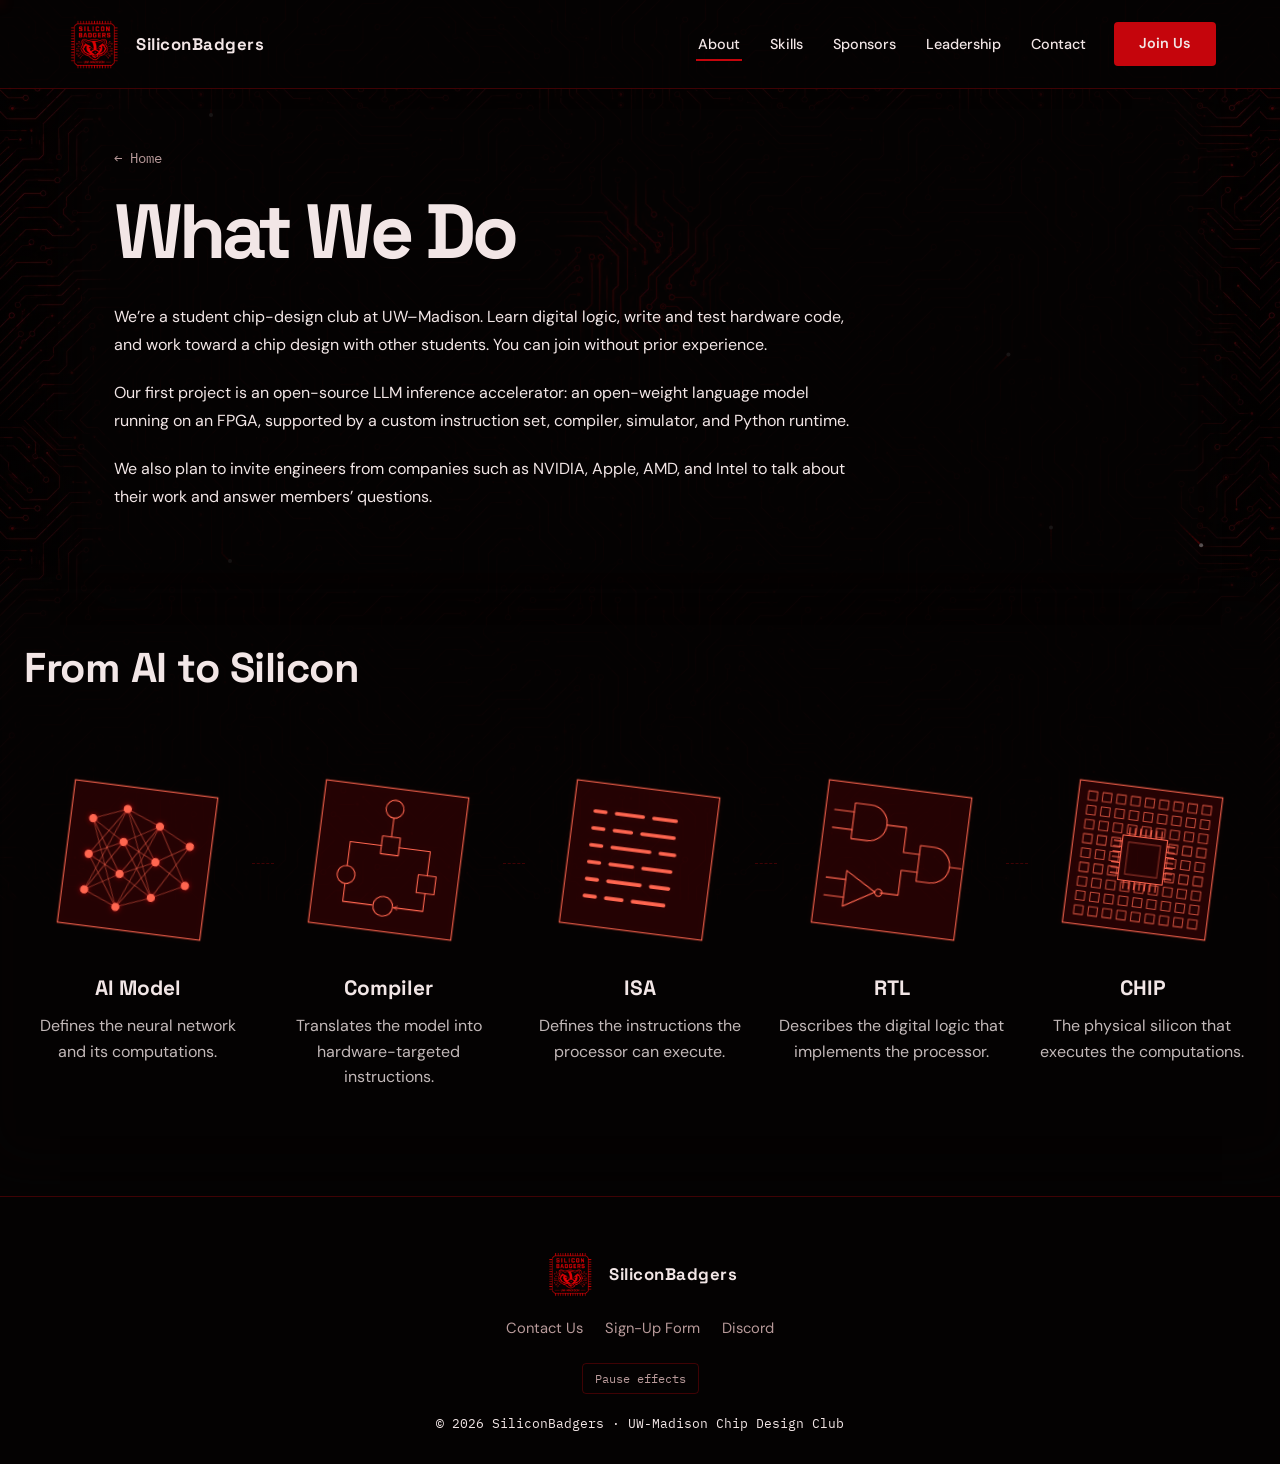
==== about.html @ 99cc6287 "Polish brand styling and chip-to-Join signal interaction" ====
<!DOCTYPE html>
<html lang="en">
<head>
<!-- Must stay inline and run before first paint: it arms the pre-animation
     hidden state for .reveal elements. Content is visible without it, so the
     fade-in stays progressive enhancement. Do not move to main.js. -->
<script>document.documentElement.classList.add("js-reveal");</script>
<meta charset="UTF-8">
<meta name="viewport" content="width=device-width, initial-scale=1.0">
<title>About — SiliconBadgers</title>
<meta name="description" content="Learn about SiliconBadgers and our open-source FPGA accelerator project.">
<link rel="canonical" href="https://siliconbadgers.com/about.html">
<meta property="og:type" content="website">
<meta property="og:title" content="About — SiliconBadgers">
<meta property="og:description" content="Learn about SiliconBadgers and our open-source FPGA accelerator project.">
<meta property="og:url" content="https://siliconbadgers.com/about.html">
<meta property="og:image" content="https://siliconbadgers.com/assets/img/logo.png">
<meta property="og:site_name" content="SiliconBadgers">
<meta name="twitter:card" content="summary_large_image">
<meta name="twitter:title" content="About — SiliconBadgers">
<meta name="twitter:description" content="Learn about SiliconBadgers and our open-source FPGA accelerator project.">
<meta name="twitter:image" content="https://siliconbadgers.com/assets/img/logo.png">
<link rel="icon" href="/favicon.ico" sizes="16x16 32x32 48x48">
<link rel="icon" type="image/png" sizes="32x32" href="assets/img/favicon-32.png">
<link rel="icon" type="image/png" sizes="48x48" href="assets/img/favicon-48.png">
<link rel="icon" type="image/png" sizes="96x96" href="assets/img/favicon-96.png">
<link rel="icon" type="image/png" sizes="192x192" href="assets/img/favicon-192.png">
<link rel="icon" type="image/png" sizes="512x512" href="assets/img/favicon-512.png">
<link rel="apple-touch-icon" href="assets/img/apple-touch-icon.png">
<link rel="stylesheet" href="assets/css/styles.css?v=30">
<script defer src="assets/js/main.js?v=10"></script>
<script defer src="assets/js/effects.js?v=18"></script>
<script defer src="assets/js/interactions.js?v=3"></script>
<script defer src="assets/js/stack.js?v=2"></script>
<script type="application/ld+json">
{
  "@context": "https://schema.org",
  "@type": "Organization",
  "name": "SiliconBadgers",
  "alternateName": "SiliconBadgers",
  "url": "https://siliconbadgers.com/",
  "logo": "https://siliconbadgers.com/assets/img/logo.png",
  "description": "SiliconBadgers is UW-Madison's first chip design club, teaching digital design, verification, and FPGA development while building an open-source LLM inference accelerator.",
  "email": "rsharma232@wisc.edu",
  "sameAs": [
    "https://discord.gg/MFdBms4J9z"
  ]
}
</script>

<link rel="stylesheet" href="assets/css/chip-demos.css?v=9">
</head>
<body>
<a class="skip-link" href="#main-content">Skip to content</a>
<div class="scroll-progress" id="scrollProgress"></div>

<div class="circuit-bg"></div>
<div class="circuit-glow"></div>
<canvas class="circuit-signals" aria-hidden="true"></canvas>

<header>
  <nav>
    <a class="brand" href="index.html">
      <img src="assets/img/logo.png" width="60" height="60" alt="SiliconBadgers logo">
      SiliconBadgers
    </a>
    <input type="checkbox" id="navCheck" class="nav-check" aria-label="Open navigation menu" aria-controls="navLinks">
    <label for="navCheck" class="navtoggle" id="navToggle" aria-label="Toggle menu">
      <span></span><span></span><span></span>
    </label>
    <ul class="navlinks" id="navLinks">
      <li><a href="about.html" aria-current="page">About</a></li>
      <li><a href="skills.html">Skills</a></li>
      <li><a href="sponsors.html">Sponsors</a></li>
      <li><a href="leadership.html">Leadership</a></li>
      <li><a href="contact.html">Contact</a></li>
      <li><a class="nav-cta" href="join.html">Join Us</a></li>
    </ul>
  </nav>
</header>
<main id="main-content">
<section id="about" class="reveal about-compact page-section">
  <p class="page-back"><a href="index.html">&larr; Home</a></p>
      <h1 class="page-title">What We Do</h1>
  <div class="about-grid about-grid-single">
    <div class="about-text">
      <p>We’re a student chip-design club at UW–Madison. Learn digital logic, write and test hardware code, and work toward a chip design with other students. You can join without prior experience.</p>
      <p>Our first project is an open-source LLM inference accelerator: an open-weight language model running on an FPGA, supported by a custom instruction set, compiler, simulator, and Python runtime.</p>
      <p>We also plan to invite engineers from companies such as NVIDIA, Apple, AMD, and Intel to talk about their work and answer members’ questions.</p>
    </div>
  </div>
</section>
<section id="technology-stack" class="technology-stack" aria-labelledby="stack-heading">
  <h2 id="stack-heading">From AI to Silicon</h2>
  <div class="stack-stage">
    <article class="stack-item" tabindex="0" aria-labelledby="stack-title-0">
      <svg class="stack-svg" viewBox="0 0 240 270" role="img" aria-labelledby="stack-svg-title-0">
        <title id="stack-svg-title-0">AI Model diagram</title>
        <g class="stack-panel">
          <g class="stack-surface"><rect x="-80" y="-80" width="160" height="160"/></g>
          <g class="stack-symbols"><path d="M-55 -40L-18 -55" opacity=".42"/><path d="M-55 -40L-18 -18" opacity=".42"/><path d="M-55 -40L-18 18" opacity=".42"/><path d="M-55 -40L-18 55" opacity=".42"/><path d="M-55 0L-18 -55" opacity=".42"/><path d="M-55 0L-18 -18" opacity=".42"/><path d="M-55 0L-18 18" opacity=".42"/><path d="M-55 0L-18 55" opacity=".42"/><path d="M-55 40L-18 -55" opacity=".42"/><path d="M-55 40L-18 -18" opacity=".42"/><path d="M-55 40L-18 18" opacity=".42"/><path d="M-55 40L-18 55" opacity=".42"/><path d="M-18 -55L20 -40" opacity=".42"/><path d="M-18 -55L20 0" opacity=".42"/><path d="M-18 -55L20 40" opacity=".42"/><path d="M-18 -18L20 -40" opacity=".42"/><path d="M-18 -18L20 0" opacity=".42"/><path d="M-18 -18L20 40" opacity=".42"/><path d="M-18 18L20 -40" opacity=".42"/><path d="M-18 18L20 0" opacity=".42"/><path d="M-18 18L20 40" opacity=".42"/><path d="M-18 55L20 -40" opacity=".42"/><path d="M-18 55L20 0" opacity=".42"/><path d="M-18 55L20 40" opacity=".42"/><path d="M20 -40L56 -22" opacity=".42"/><path d="M20 -40L56 22" opacity=".42"/><path d="M20 0L56 -22" opacity=".42"/><path d="M20 0L56 22" opacity=".42"/><path d="M20 40L56 -22" opacity=".42"/><path d="M20 40L56 22" opacity=".42"/><circle class="stack-node" cx="-55" cy="-40" r="4"/><circle class="stack-node" cx="-55" cy="0" r="4"/><circle class="stack-node" cx="-55" cy="40" r="4"/><circle class="stack-node" cx="-18" cy="-55" r="4"/><circle class="stack-node" cx="-18" cy="-18" r="4"/><circle class="stack-node" cx="-18" cy="18" r="4"/><circle class="stack-node" cx="-18" cy="55" r="4"/><circle class="stack-node" cx="20" cy="-40" r="4"/><circle class="stack-node" cx="20" cy="0" r="4"/><circle class="stack-node" cx="20" cy="40" r="4"/><circle class="stack-node" cx="56" cy="-22" r="4"/><circle class="stack-node" cx="56" cy="22" r="4"/></g>
        </g>
        <g class="stack-arrow"><path d="M240 110H282M277 106L282 110L277 114"/></g>
        <g class="stack-label" aria-hidden="true"><text text-anchor="middle" dominant-baseline="middle">AI Model</text></g>
      </svg>
      <h3 class="stack-sr-title" id="stack-title-0">AI Model</h3>
      <p>Defines the neural network and its computations.</p>
    </article>
    <article class="stack-item" tabindex="0" aria-labelledby="stack-title-1">
      <svg class="stack-svg" viewBox="0 0 240 270" role="img" aria-labelledby="stack-svg-title-1">
        <title id="stack-svg-title-1">Compiler diagram</title><defs><marker id="stack-flow-head" viewBox="0 0 8 8" refX="7" refY="4" markerWidth="5" markerHeight="5" orient="auto"><path d="M1 1L7 4L1 7" fill="none" stroke="currentColor"/></marker></defs>
        <g class="stack-panel">
          <g class="stack-surface"><rect x="-80" y="-80" width="160" height="160"/></g>
          <g class="stack-symbols"><g marker-end="url(#stack-flow-head)"><path d="M0 -47V-26M-10 -15H-45V12M10 -15H45V12M-45 32V52H-12M45 32V52H12"/></g><circle cx="0" cy="-57" r="10"/><rect x="-10" y="-26" width="20" height="20"/><circle cx="-45" cy="22" r="10"/><rect x="35" y="12" width="20" height="20"/><circle cx="0" cy="52" r="11"/></g>
        </g>
        <g class="stack-arrow"><path d="M240 110H282M277 106L282 110L277 114"/></g>
        <g class="stack-label" aria-hidden="true"><text text-anchor="middle" dominant-baseline="middle">Compiler</text></g>
      </svg>
      <h3 class="stack-sr-title" id="stack-title-1">Compiler</h3>
      <p>Translates the model into hardware-targeted instructions.</p>
    </article>
    <article class="stack-item" tabindex="0" aria-labelledby="stack-title-2">
      <svg class="stack-svg" viewBox="0 0 240 270" role="img" aria-labelledby="stack-svg-title-2">
        <title id="stack-svg-title-2">ISA diagram</title>
        <g class="stack-panel">
          <g class="stack-surface"><rect x="-80" y="-80" width="160" height="160"/></g>
          <g class="stack-symbols"><path d="M-56 -48h12M-32 -48h30M10 -48h25" stroke-width="4"/><path d="M-56 -29h12M-32 -29h19M-1 -29h36" stroke-width="4"/><path d="M-56 -10h12M-32 -10h42M22 -10h16" stroke-width="4"/><path d="M-56 9h12M-32 9h25M5 9h31" stroke-width="4"/><path d="M-56 28h12M-32 28h36M16 28h20" stroke-width="4"/><path d="M-56 47h12M-32 47h18M-2 47h35" stroke-width="4"/></g>
        </g>
        <g class="stack-arrow"><path d="M240 110H282M277 106L282 110L277 114"/></g>
        <g class="stack-label" aria-hidden="true"><text text-anchor="middle" dominant-baseline="middle">ISA</text></g>
      </svg>
      <h3 class="stack-sr-title" id="stack-title-2">ISA</h3>
      <p>Defines the instructions the processor can execute.</p>
    </article>
    <article class="stack-item" tabindex="0" aria-labelledby="stack-title-3">
      <svg class="stack-svg" viewBox="0 0 240 270" role="img" aria-labelledby="stack-svg-title-3">
        <title id="stack-svg-title-3">RTL diagram</title>
        <g class="stack-panel">
          <g class="stack-surface"><rect x="-80" y="-80" width="160" height="160"/></g>
          <g class="stack-symbols"><path d="M-70 -48H-48M-70 -28H-48M-70 28H-48M-70 48H-48M-10 -38H12V-10H30M-8 38H12V10H30M65 0H78"/><path d="M-48 -58H-30A20 20 0 0 1 -30 -18H-48ZM-48 18L-14 38L-48 58ZM30 -20H45A20 20 0 0 1 45 20H30Z"/><circle cx="-10" cy="38" r="4"/></g>
        </g>
        <g class="stack-arrow"><path d="M240 110H282M277 106L282 110L277 114"/></g>
        <g class="stack-label" aria-hidden="true"><text text-anchor="middle" dominant-baseline="middle">RTL</text></g>
      </svg>
      <h3 class="stack-sr-title" id="stack-title-3">RTL</h3>
      <p>Describes the digital logic that implements the processor.</p>
    </article>
    <article class="stack-item" tabindex="0" aria-labelledby="stack-title-4">
      <svg class="stack-svg" viewBox="0 0 240 270" role="img" aria-labelledby="stack-svg-title-4">
        <title id="stack-svg-title-4">CHIP diagram</title>
        <g class="stack-panel">
          <g class="stack-surface"><rect x="-80" y="-80" width="160" height="160"/></g>
          <g class="stack-symbols"><rect x="-25" y="-25" width="50" height="50"/><rect x="-18" y="-18" width="36" height="36" opacity=".45"/><rect x="-69" y="-69" width="10" height="10" opacity=".7"/><rect x="-69" y="-53" width="10" height="10" opacity=".7"/><rect x="-69" y="-37" width="10" height="10" opacity=".7"/><rect x="-69" y="-21" width="10" height="10" opacity=".7"/><rect x="-69" y="-5" width="10" height="10" opacity=".7"/><rect x="-69" y="11" width="10" height="10" opacity=".7"/><rect x="-69" y="27" width="10" height="10" opacity=".7"/><rect x="-69" y="43" width="10" height="10" opacity=".7"/><rect x="-69" y="59" width="10" height="10" opacity=".7"/><rect x="-53" y="-69" width="10" height="10" opacity=".7"/><rect x="-53" y="-53" width="10" height="10" opacity=".7"/><rect x="-53" y="-37" width="10" height="10" opacity=".7"/><rect x="-53" y="-21" width="10" height="10" opacity=".7"/><rect x="-53" y="-5" width="10" height="10" opacity=".7"/><rect x="-53" y="11" width="10" height="10" opacity=".7"/><rect x="-53" y="27" width="10" height="10" opacity=".7"/><rect x="-53" y="43" width="10" height="10" opacity=".7"/><rect x="-53" y="59" width="10" height="10" opacity=".7"/><rect x="-37" y="-69" width="10" height="10" opacity=".7"/><rect x="-37" y="-53" width="10" height="10" opacity=".7"/><rect x="-37" y="-37" width="10" height="10" opacity=".7"/><rect x="-37" y="-21" width="10" height="10" opacity=".7"/><rect x="-37" y="-5" width="10" height="10" opacity=".7"/><rect x="-37" y="11" width="10" height="10" opacity=".7"/><rect x="-37" y="27" width="10" height="10" opacity=".7"/><rect x="-37" y="43" width="10" height="10" opacity=".7"/><rect x="-37" y="59" width="10" height="10" opacity=".7"/><rect x="-21" y="-69" width="10" height="10" opacity=".7"/><rect x="-21" y="-53" width="10" height="10" opacity=".7"/><rect x="-21" y="-37" width="10" height="10" opacity=".7"/><rect x="-21" y="27" width="10" height="10" opacity=".7"/><rect x="-21" y="43" width="10" height="10" opacity=".7"/><rect x="-21" y="59" width="10" height="10" opacity=".7"/><rect x="-5" y="-69" width="10" height="10" opacity=".7"/><rect x="-5" y="-53" width="10" height="10" opacity=".7"/><rect x="-5" y="-37" width="10" height="10" opacity=".7"/><rect x="-5" y="27" width="10" height="10" opacity=".7"/><rect x="-5" y="43" width="10" height="10" opacity=".7"/><rect x="-5" y="59" width="10" height="10" opacity=".7"/><rect x="11" y="-69" width="10" height="10" opacity=".7"/><rect x="11" y="-53" width="10" height="10" opacity=".7"/><rect x="11" y="-37" width="10" height="10" opacity=".7"/><rect x="11" y="27" width="10" height="10" opacity=".7"/><rect x="11" y="43" width="10" height="10" opacity=".7"/><rect x="11" y="59" width="10" height="10" opacity=".7"/><rect x="27" y="-69" width="10" height="10" opacity=".7"/><rect x="27" y="-53" width="10" height="10" opacity=".7"/><rect x="27" y="-37" width="10" height="10" opacity=".7"/><rect x="27" y="-21" width="10" height="10" opacity=".7"/><rect x="27" y="-5" width="10" height="10" opacity=".7"/><rect x="27" y="11" width="10" height="10" opacity=".7"/><rect x="27" y="27" width="10" height="10" opacity=".7"/><rect x="27" y="43" width="10" height="10" opacity=".7"/><rect x="27" y="59" width="10" height="10" opacity=".7"/><rect x="43" y="-69" width="10" height="10" opacity=".7"/><rect x="43" y="-53" width="10" height="10" opacity=".7"/><rect x="43" y="-37" width="10" height="10" opacity=".7"/><rect x="43" y="-21" width="10" height="10" opacity=".7"/><rect x="43" y="-5" width="10" height="10" opacity=".7"/><rect x="43" y="11" width="10" height="10" opacity=".7"/><rect x="43" y="27" width="10" height="10" opacity=".7"/><rect x="43" y="43" width="10" height="10" opacity=".7"/><rect x="43" y="59" width="10" height="10" opacity=".7"/><rect x="59" y="-69" width="10" height="10" opacity=".7"/><rect x="59" y="-53" width="10" height="10" opacity=".7"/><rect x="59" y="-37" width="10" height="10" opacity=".7"/><rect x="59" y="-21" width="10" height="10" opacity=".7"/><rect x="59" y="-5" width="10" height="10" opacity=".7"/><rect x="59" y="11" width="10" height="10" opacity=".7"/><rect x="59" y="27" width="10" height="10" opacity=".7"/><rect x="59" y="43" width="10" height="10" opacity=".7"/><rect x="59" y="59" width="10" height="10" opacity=".7"/><path d="M-18 -34v9M-18 25v9M-34 -18h9M25 -18h9"/><path d="M-12 -34v9M-12 25v9M-34 -12h9M25 -12h9"/><path d="M-6 -34v9M-6 25v9M-34 -6h9M25 -6h9"/><path d="M0 -34v9M0 25v9M-34 0h9M25 0h9"/><path d="M6 -34v9M6 25v9M-34 6h9M25 6h9"/><path d="M12 -34v9M12 25v9M-34 12h9M25 12h9"/><path d="M18 -34v9M18 25v9M-34 18h9M25 18h9"/></g>
        </g>
        <g class="stack-arrow"><path d="M240 110H282M277 106L282 110L277 114"/></g>
        <g class="stack-label" aria-hidden="true"><text text-anchor="middle" dominant-baseline="middle">CHIP</text></g>
      </svg>
      <h3 class="stack-sr-title" id="stack-title-4">CHIP</h3>
      <p>The physical silicon that executes the computations.</p>
    </article>
  </div>
</section>

</main>
<footer>
  <a class="brand" href="index.html">
    <img src="assets/img/logo.png" width="54" height="54" alt="SiliconBadgers logo">
    SiliconBadgers
  </a>
  <div class="flinks">
    <a href="contact.html">Contact Us</a>
    <a href="https://forms.gle/yjvHRH14iNGg6Zvt8" target="_blank" rel="noopener">Sign-Up Form</a>
    <a href="https://discord.gg/MFdBms4J9z" target="_blank" rel="noopener">Discord</a>
  </div>
  <button class="effects-toggle" type="button" aria-pressed="false" hidden>Pause effects</button>
  <p class="fine">© 2026 SiliconBadgers · UW-Madison Chip Design Club</p>
</footer>
</body>
</html>
---- assets/css/styles.css ----
@font-face{font-family:'Space Grotesk';src:url('../fonts/SpaceGrotesk[wght].ttf') format('truetype');font-weight:300 700;font-style:normal;font-display:swap;}
@font-face{font-family:'DM Sans';src:url('../fonts/DMSans[opsz,wght].ttf') format('truetype');font-weight:100 1000;font-style:normal;font-display:swap;}
@font-face{font-family:'IBM Plex Mono';src:url('../fonts/IBMPlexMono-Regular.ttf') format('truetype');font-weight:400;font-style:normal;font-display:swap;}
/* ==========================================================================
   SiliconBadgers — UW-Madison Chip Design Club
   ==========================================================================
   1.  Design tokens
   2.  Reset & base
   3.  Background layers
   4.  Header / nav
   5.  Hero
   6.  Shared section rules
   7.  Components (news, about, why-join, leadership, FAQ, signup, footer)
   8.  Scroll reveal & animations
   9.  Cursor-reactive glow system
   10. Media queries
   ========================================================================== */


/* ==========================================================================
   1. Design tokens
   ========================================================================== */
:root{
  /* Only these nine base colors are approved. Use tokens in components. */
  --bg-rgb:5 3 3;
  --surface-rgb:13 8 8;
  --ink-rgb:242 230 230;
  --muted-rgb:184 154 154;
  --uw-red-rgb:197 5 12;
  --uw-red-dark-rgb:155 0 0;
  --signal-rgb:255 102 80;
  --discord-rgb:88 101 242;
  --success-rgb:61 220 132;
  --bg:rgb(var(--bg-rgb));
  --surface:rgb(var(--surface-rgb));
  --ink:rgb(var(--ink-rgb));
  --muted:rgb(var(--muted-rgb));
  --uw-red:rgb(var(--uw-red-rgb));
  --uw-red-dark:rgb(var(--uw-red-dark-rgb));
  --signal:rgb(var(--signal-rgb));
  --discord:rgb(var(--discord-rgb));
  --success:rgb(var(--success-rgb));
  --border:rgb(var(--uw-red-rgb) / .3);
  --line:var(--border);
  /* Compatibility aliases do not add colors. */
  --white:var(--ink);
  --surface-2:var(--surface);
  --uw-red-bright:var(--uw-red);
  --red-950:var(--surface);
  --red-900:var(--surface);
  --red-850:var(--surface);

  --mono:'IBM Plex Mono',monospace;
  --heading:'Space Grotesk',sans-serif;
  --sans:'DM Sans',sans-serif;
  --page-heading-size:clamp(2.75rem,6vw,5rem);
  --page-heading-weight:700;
  --page-heading-spacing:-.055em;
}


/* ==========================================================================
   2. Reset & base
   ========================================================================== */
*{box-sizing:border-box; margin:0; padding:0;}
html{scroll-behavior:smooth;}
body{
  font-family:var(--sans);
  background:var(--bg);
  color:var(--ink);
  line-height:1.6;
  overflow-x:hidden;
}
a{color:inherit;}


/* ==========================================================================
   3. Background layers
   ========================================================================== */

/* Tiled circuit traces sitting behind everything. */
.circuit-bg{
  position:fixed; inset:0; z-index:-2;
  background-color:var(--bg);
  background-image:url("../img/circuit.webp");
  background-repeat:repeat;
  background-size:420px 420px;
  opacity:0.55;
  animation:circuitPulse 6s ease-in-out infinite;
}
.circuit-bg::after{
  content:"";
  position:absolute; inset:0;
  background:radial-gradient(ellipse at 50% 0%, transparent 0%, rgb(var(--bg-rgb) / 0.3) 65%, rgb(var(--bg-rgb) / 0.6) 100%);
}
@keyframes circuitPulse{
  0%,100%{opacity:0.5;}
  50%{opacity:0.7;}
}

/* Same tile again, brightened and masked to a circle that follows the
   cursor (--mx / --my are written by main.js). */
.circuit-glow{
  position:fixed; inset:0; z-index:-1; pointer-events:none;
  background-image:url("../img/circuit.webp");
  background-repeat:repeat;
  background-size:420px 420px;
  filter:brightness(3) saturate(1.7) drop-shadow(0 0 10px rgb(var(--uw-red-rgb) / 0.9));
  -webkit-mask-image: radial-gradient(circle 130px at var(--mx,50%) var(--my,30%), black 0%, black 30%, transparent 72%);
  mask-image: radial-gradient(circle 130px at var(--mx,50%) var(--my,30%), black 0%, black 30%, transparent 72%);
  opacity:0.95;
  transition:opacity 0.4s ease;
}


/* ==========================================================================
   4. Header / nav
   ========================================================================== */
header{
  position:sticky; top:0; z-index:100;
  background:rgb(var(--bg-rgb) / 0.3);
  border-bottom:1px solid var(--border);
}
header::before{
  content:""; position:absolute; inset:0; z-index:-1;
  background:var(--bg);
  opacity:var(--header-fade, 0.92);
  transition:opacity 0.15s linear;
  pointer-events:none;
}
nav{
  max-width:1200px; margin:0 auto;
  display:flex; align-items:center; justify-content:space-between;
  padding:14px 24px; position:relative;
}
.brand{
  display:flex; align-items:center; gap:12px;
  color:var(--white); font-family:var(--heading); font-weight:700;
  letter-spacing:0.5px; font-size:1.05rem;
  text-decoration:none;
}
.brand img{height:60px; width:60px; border-radius:6px;}

.navlinks{display:flex; align-items:center; gap:26px; list-style:none;}
.navlinks a{
  position:relative;
  color:var(--ink); text-decoration:none; font-size:0.9rem;
  font-family:var(--sans); font-weight:500; letter-spacing:0;
  padding:6px 2px; border-bottom:2px solid transparent;
  transition:all .15s ease;
}
.navlinks a:hover{color:var(--white); border-bottom-color:var(--uw-red);}

/* Underline sweep on hover. */
.navlinks a::after{
  content:""; position:absolute; left:0; bottom:-2px; width:0; height:2px;
  background:var(--uw-red-bright); transition:width 0.25s ease;
}
.navlinks a:hover::after{width:100%;}

.navlinks a.nav-cta{
  display:inline-flex;align-items:center;justify-content:center;min-width:102px;min-height:42px;
  background:var(--uw-red); color:var(--white)!important;
  padding:10px 18px; border-radius:4px; font-weight:600;
  border-bottom:none!important;
}
.navlinks a.nav-cta:hover{background:var(--uw-red-dark)!important;}
.navlinks a.nav-cta::after{display:none;}
.navlinks a.nav-cta:focus-visible{outline:2px solid var(--white);outline-offset:4px;}

/* Mobile menu is driven by this visually-hidden checkbox, so it opens and
   closes with pure CSS even when JavaScript is unavailable. */
.nav-check{
  position:absolute; left:-9999px; width:1px; height:1px; opacity:0;
}
.navtoggle{
  display:none; flex-direction:column; justify-content:center; gap:5px;
  width:36px; height:32px; background:transparent; border:none; cursor:pointer;
  padding:0;
}
.navtoggle span{
  display:block; width:100%; height:2px; background:var(--white);
  border-radius:2px; transition:transform .25s ease, opacity .25s ease;
  pointer-events:none;
}
.nav-check:checked ~ .navtoggle span:nth-child(1){transform:translateY(7px) rotate(45deg);}
.nav-check:checked ~ .navtoggle span:nth-child(2){opacity:0;}
.nav-check:checked ~ .navtoggle span:nth-child(3){transform:translateY(-7px) rotate(-45deg);}


/* ==========================================================================
   5. Hero
   ========================================================================== */
.hero{
  position:relative;
  background:radial-gradient(circle at 30% 20%, rgb(var(--uw-red-rgb) / 0.3), transparent 60%);
  color:var(--white);
  padding:32px 24px 40px;
  text-align:center;
  overflow:hidden;
  border-bottom:1px solid var(--border);
}
.hero::before{
  content:""; position:absolute; inset:-20%; z-index:0;
  background:radial-gradient(circle at 35% 30%, rgb(var(--uw-red-rgb) / 0.15), transparent 55%);
  animation:heroGlowMove 8s ease-in-out infinite;
  pointer-events:none;
}
@keyframes heroGlowMove{
  0%,100%{transform:translate(-4%,-2%) scale(1);}
  50%{transform:translate(4%,2%) scale(1.08);}
}
.hero-inner{position:relative; z-index:1; max-width:820px; margin:0 auto;}

.logo-wrap{
  position:relative; display:inline-block; margin-bottom:26px;
}
/* Soft red bloom behind the logo. */
.logo-wrap::after{
  content:""; position:absolute; z-index:-2;
  inset:6%;
  background:rgb(var(--uw-red-rgb) / 0.6);
  filter:blur(34px);
  border-radius:50%;
  pointer-events:none;
}
/* Denser circuit tile behind the logo, revealed by the cursor via
   --logo-fade on the black cover below. */
.logo-circuit-dense{
  position:absolute; z-index:-1;
  inset:17%;
  background-image:url("../img/circuit.webp");
  background-repeat:repeat;
  background-size:180px 180px;
  filter:brightness(1.6) saturate(1.5);
  border-radius:6%;
  pointer-events:none;
}
.logo-wrap::before{
  content:""; position:absolute; z-index:0;
  inset:17%;
  background:var(--bg);
  border-radius:6%;
  opacity:var(--logo-fade, 0.97);
  transition:opacity 0.15s linear;
  pointer-events:none;
}
.hero img.logo{
  position:relative; z-index:1;
  width:320px; height:320px;
  border-radius:22px;
}
.hero h1{
  font-size:clamp(1.7rem, 4vw, 2.6rem); font-weight:800;
  letter-spacing:-0.5px; margin-bottom:14px;
  color:var(--white);
}
.hero-btns{display:flex; gap:16px; justify-content:center; flex-wrap:wrap;}
.sponsor-banner{
  display:flex; flex-direction:column; align-items:center; gap:10px;
  width:fit-content; max-width:100%; margin:28px auto 0; padding:12px 20px 12px 12px;
  background:rgb(var(--surface-rgb) / 0.9); border:1px solid var(--border); border-radius:12px;
  text-align:left; text-decoration:none;
  transition:border-color .2s ease, background .2s ease;
}
.sponsor-banner:hover{border-color:var(--uw-red-bright); background:var(--surface-2);}
.sponsor-banner:focus-visible{outline:2px solid var(--white); outline-offset:5px;}
.sponsor-banner > .sponsor-eyebrow{margin:0; text-align:center;}
.sponsor-banner-partners{display:flex; align-items:center; gap:18px;}
.sponsor-banner-partner{display:flex; align-items:center; gap:12px;}
.sponsor-banner img{width:82px; height:82px; object-fit:contain; flex-shrink:0; background:var(--ink); border-radius:6px;}
.sponsor-banner-partner-tesla{width:82px; height:82px; overflow:hidden; border-radius:6px; background:var(--ink); justify-self:center;}
.sponsor-banner-partner-tesla img{object-fit:cover;}
.sponsor-banner-divider{width:1px; height:50px; background:var(--border);}
.sponsor-eyebrow{display:block; color:var(--muted); font-family:var(--mono); font-size:0.875rem; margin-bottom:5px;}


/* ==========================================================================
   6. Shared section rules
   ========================================================================== */
section{padding:90px 24px; max-width:1100px; margin:0 auto;}

/* Opt out of the centred column for full-bleed sections (hero, signup). */
.section-full{max-width:none;}

h2{font-size:clamp(1.8rem,3.5vw,2.6rem); font-weight:800; margin-bottom:16px; letter-spacing:-0.5px; color:var(--white);}
.about-compact{padding-top:20px; padding-bottom:48px;}
.section-intro{color:var(--muted); max-width:680px; margin-bottom:48px; font-size:1.05rem;}

/* Buttons */
.btn{
  position:relative; overflow:hidden;
  display:inline-block; padding:14px 28px; border-radius:6px;
  font-weight:700; text-decoration:none; font-size:0.95rem;
  transition:transform .15s ease, box-shadow .15s ease;
  font-family:var(--sans);
}
.btn:hover{transform:translateY(-2px);}
/* Shine sweep across the button on hover. */
.btn::before{
  content:""; position:absolute; top:0; left:-60%; width:40%; height:100%;
  background:linear-gradient(120deg, transparent, rgb(var(--ink-rgb) / 0.3), transparent);
  transform:skewX(-20deg);
  transition:left 0.6s ease;
}
.btn:hover::before{left:120%;}
.btn-primary{background:var(--uw-red); color:var(--white); box-shadow:0 4px 24px rgb(var(--uw-red-rgb) / 0.6);}
.btn-primary:hover{background:var(--uw-red-dark);}
.btn-discord{background:var(--discord); color:var(--white);}
.btn-discord:hover{background:rgb(var(--discord-rgb) / .6);}


/* ==========================================================================
   7. Components
   ========================================================================== */

/* ---- news ---- */
/* Sits directly under the hero, so it carries the tighter top padding that
   .about-compact used to have as the first section on the page. */
.news-section{padding-top:44px; padding-bottom:14px;}
.news-card{
  position:relative;
  display:grid; grid-template-columns:1.4fr 0.6fr; gap:34px; align-items:center;
  background:linear-gradient(160deg, rgb(var(--uw-red-rgb) / 0.3), rgb(var(--surface-rgb) / 0.3));
  border:1px solid var(--border); border-radius:14px;
  padding:30px 30px 28px;
  overflow:hidden;
  transition:transform 0.25s ease, box-shadow 0.25s ease, border-color 0.25s ease;
}
/* Accent bar goes on ::after, not ::before: ::before is the cursor-glow
   cover (section 9) and would paint straight over it. */
.news-card::after{
  content:""; position:absolute; top:0; left:0; right:0; height:3px; z-index:2;
  background:linear-gradient(90deg, var(--uw-red), var(--uw-red-bright));
  opacity:0.85;
}
.news-card:hover{
  transform:translateY(-4px);
  border-color:var(--uw-red);
  box-shadow:0 12px 40px rgb(var(--uw-red-rgb) / 0.3);
}
.news-tag{
  display:inline-flex; align-items:center; gap:8px;
  font-family:var(--mono); font-size:0.66rem; letter-spacing:1.2px;
  text-transform:uppercase; color:var(--ink);
  background:rgb(var(--uw-red-rgb) / 0.15); border:1px solid var(--border);
  border-radius:999px; padding:5px 13px; margin-bottom:14px;
}
.news-tag::before{
  content:""; width:7px; height:7px; border-radius:50%;
  background:var(--uw-red-bright);
  box-shadow:0 0 8px 1px rgb(var(--uw-red-rgb) / 0.9);
  animation:newsBlink 2s ease-in-out infinite;
}
@keyframes newsBlink{
  0%,100%{opacity:1;}
  50%{opacity:0.25;}
}
.news-body h3{
  font-size:clamp(1.8rem, 3.5vw, 2.35rem); line-height:1.2; font-weight:800; letter-spacing:-0.3px;
  color:var(--white); margin-bottom:10px;
}
.news-body p{color:var(--muted); font-size:0.96rem; line-height:1.55;}
.news-note{margin-top:12px; font-size:0.87rem!important; color:var(--muted)!important;}
.news-note a{color:var(--uw-red-bright); text-decoration:underline;}
.news-note a:hover{color:var(--white);}
.news-when{
  display:grid; gap:14px;
  border-left:1px solid var(--border); padding-left:28px;
}
.news-label{
  display:block; font-family:var(--mono); font-size:0.64rem;
  letter-spacing:1.2px; text-transform:uppercase; color:var(--muted);
  margin-bottom:3px;
}
.news-value{display:block; color:var(--white); font-weight:700; font-size:1rem; line-height:1.35;}

/* ---- about ---- */
.about-grid{display:grid; grid-template-columns:1.1fr 0.9fr; gap:50px; align-items:start;}
.about-grid-single{grid-template-columns:1fr; max-width:800px;}
.about-text p{margin-bottom:14px; color:var(--muted); font-size:0.98rem; line-height:1.55;}
.about-text strong{color:var(--uw-red-bright);}

/* ---- why join ---- */
.why-grid{display:grid; grid-template-columns:repeat(3,1fr); gap:24px;}
.why-card{
  background:rgb(var(--surface-rgb) / 0.3); border:1px solid var(--border); border-radius:14px;
  padding:28px; box-shadow:0 6px 30px rgb(var(--bg-rgb) / 0.6);
  position:relative; overflow:hidden;
  transition:transform 0.25s ease, box-shadow 0.25s ease, border-color 0.25s ease;
}
.why-card:hover{
  transform:translateY(-6px);
  border-color:var(--uw-red);
  box-shadow:0 12px 40px rgb(var(--uw-red-rgb) / 0.3);
}
.why-card .icon{
  width:46px; height:46px; border-radius:10px; background:var(--red-950);
  border:1px solid var(--border);
  color:var(--uw-red-bright); display:flex; align-items:center; justify-content:center;
  font-family:var(--mono); font-weight:700; font-size:1.1rem; margin-bottom:16px;
}
.why-card h3{font-size:1.1rem; margin-bottom:10px; font-weight:700; color:var(--white);}
.why-card p{color:var(--muted); font-size:0.94rem;}

/* ---- sponsors ---- */
.sponsor-thanks{max-width:780px; margin:0 0 28px; color:var(--muted); font-size:1rem;}
.sponsor-list{display:grid; grid-template-columns:repeat(3,minmax(0,1fr)); gap:20px;}
.sponsor-feature{
  text-decoration:none; transition:border-color .2s ease;
  display:flex; flex-direction:column; gap:20px; text-align:center; min-width:0;
  padding:20px; background:rgb(var(--surface-rgb) / 0.9);
  border:1px solid var(--border); border-radius:14px;
}
.sponsor-feature:hover{border-color:var(--uw-red-bright);}
.sponsor-feature:focus-visible{outline:2px solid var(--white); outline-offset:5px;}
.sponsor-logo-panel{display:flex; align-items:center; justify-content:center; width:100%; height:180px; background:var(--ink); border-radius:10px; padding:16px;}
.sponsor-logo-panel img{display:block; width:100%; max-height:100%; object-fit:contain;}
.sponsor-logo-panel-tesla{padding:4px; overflow:hidden;}
.sponsor-logo-panel-tesla img{transform:scale(1.15);}
.sponsor-logo-panel-amazon{overflow:hidden;}
.sponsor-logo-panel-amazon img{transform:scale(1.25);}
.sponsor-feature-copy h3{font-size:clamp(1.1rem,2vw,1.4rem); line-height:1.25; color:var(--white); margin-bottom:0;}
.sponsor-feature-copy p{font-size:1rem; color:var(--muted); max-width:520px;}
.sponsor-invitation{max-width:780px; margin:28px 0 0; text-align:left; font-size:1rem; color:var(--muted);}
.sponsor-invitation a{color:var(--white); text-decoration:underline; text-underline-offset:3px;}
.sponsor-invitation a:hover{color:var(--uw-red-bright);}

/* ---- leadership ---- */
.lead-grid{display:grid; grid-template-columns:repeat(6,minmax(0,1fr)); gap:22px;}
.lead-grid > .lead-card{grid-column:span 2;}
.lead-card{
  display:flex; flex-direction:column;
  text-align:center; background:rgb(var(--surface-rgb) / 0.3); border:1px solid var(--border);
  border-radius:14px; padding:26px 18px; box-shadow:0 6px 30px rgb(var(--bg-rgb) / 0.6);
  position:relative; overflow:hidden;
  transition:transform 0.25s ease, box-shadow 0.25s ease, border-color 0.25s ease;
}
.lead-card:hover{
  transform:translateY(-8px) scale(1.02);
  border-color:var(--uw-red);
  box-shadow:0 14px 44px rgb(var(--uw-red-rgb) / 0.3);
}
.lead-card:hover .avatar{
  box-shadow:0 0 24px 4px rgb(var(--uw-red-rgb) / 0.6);
}
.avatar{
  width:110px; height:110px; border-radius:50%; margin:0 auto 16px;
  background:linear-gradient(135deg, var(--red-950), var(--red-900));
  display:flex; align-items:center; justify-content:center;
  border:3px solid var(--uw-red); position:relative;
  transition:box-shadow 0.3s ease;
}
.avatar svg{width:52px; height:52px; opacity:0.6;}
.avatar img{width:100%; height:100%; object-fit:cover; border-radius:50%;}
.lead-card h3{font-size:1.05rem; font-weight:700; margin-bottom:4px; color:var(--white);}
.role-badge{
  /* align-self keeps the pill hugging its text: as a flex child a block-level
     box would otherwise stretch to the full card width. */
  align-self:center; max-width:100%;
  display:inline-block; font-family:var(--mono); font-size:0.65rem;
  color:var(--ink); background:rgb(var(--uw-red-rgb) / 0.15); padding:4px 11px;
  border:1px solid var(--border);
  border-radius:999px; margin-top:6px; letter-spacing:0.15px;
  line-height:1.45; text-wrap:balance;
}
.lead-email{font-size:0.78rem; margin-top:auto; padding-top:10px;}
.lead-email a{color:var(--uw-red-bright); text-decoration:none;}
.lead-email a:hover{text-decoration:underline;}

/* ---- FAQ ---- */
.faq-item{
  border-bottom:1px solid var(--border); padding:22px 0;
}
.faq-q{
  display:flex; justify-content:space-between; align-items:center;
  cursor:pointer; font-weight:700; font-size:1.03rem; gap:16px;
  color:var(--white);
}
.faq-q .plus{
  font-family:var(--mono); color:var(--uw-red-bright); font-size:1.3rem; flex-shrink:0;
  transition:transform .2s ease;
}
.faq-item.open .plus{transform:rotate(45deg);}
.faq-a{
  max-height:0; overflow:hidden; transition:max-height .25s ease;
  color:var(--muted); font-size:0.96rem;
}
.faq-item.open .faq-a{max-height:300px; margin-top:14px;}

/* ---- skills ---- */
.skills-grid{display:grid; grid-template-columns:repeat(4,1fr); gap:24px;}
.skill-card{
  position:relative;
  background:linear-gradient(160deg, rgb(var(--uw-red-rgb) / 0.3), rgb(var(--surface-rgb) / 0.3));
  border:1px solid var(--border); border-radius:14px;
  padding:28px 24px 24px;
  overflow:hidden;
  transition:transform 0.25s ease, box-shadow 0.25s ease, border-color 0.25s ease;
}
.skill-card::before{
  content:""; position:absolute; top:0; left:0; right:0; height:3px;
  background:linear-gradient(90deg, var(--uw-red), var(--uw-red-bright));
  opacity:0.85;
}
.skill-card:hover{
  transform:translateY(-6px);
  border-color:var(--uw-red);
  box-shadow:0 12px 40px rgb(var(--uw-red-rgb) / 0.3);
}
.skill-icon{
  font-family:var(--mono); font-size:2rem; font-weight:700;
  background:linear-gradient(135deg, var(--uw-red-bright), var(--uw-red));
  -webkit-background-clip:text; background-clip:text; color:transparent;
  margin-bottom:14px; letter-spacing:1px;
}
.skill-card h3{font-size:1.08rem; margin-bottom:10px; font-weight:700; color:var(--white);}
.skill-card p{color:var(--muted); font-size:0.93rem;}

/* ---- contact ---- */
.contact-form{
  max-width:560px;
}
.form-row{
  margin-bottom:20px;
  display:flex;
  flex-direction:column;
}
.form-row label{
  font-weight:700;
  color:var(--white);
  margin-bottom:8px;
  font-size:0.95rem;
}
.form-row label .optional{
  font-weight:400;
  color:var(--muted);
  font-size:0.85rem;
}
.form-row input,
.form-row textarea{
  background:rgb(var(--surface-rgb) / 0.6);
  border:1px solid var(--border);
  border-radius:8px;
  padding:12px 14px;
  color:var(--ink);
  font-family:inherit;
  font-size:0.95rem;
  resize:vertical;
  transition:border-color 0.2s ease, box-shadow 0.2s ease;
}
.form-row input:focus,
.form-row textarea:focus{
  outline:none;
  border-color:var(--uw-red);
  box-shadow:0 0 0 3px rgb(var(--uw-red-rgb) / 0.15);
}
.form-status{
  margin-top:14px;
  font-size:0.9rem;
  color:var(--muted);
  min-height:1.2em;
}
.form-status.success{color:var(--success);}
.form-status.error{color:var(--uw-red-bright);}

/* ---- signup ---- */
.signup{
  background:radial-gradient(circle at 70% 30%, rgb(var(--uw-red-rgb) / 0.3), rgb(var(--surface-rgb) / 0.3) 75%);
  border:1px solid var(--border);
  border-radius:20px; padding:60px 40px; color:var(--white); text-align:center;
  position:relative; overflow:hidden;
  max-width:1100px; margin:0 auto;
  animation:borderPulse 3.5s ease-in-out infinite;
}
@keyframes borderPulse{
  0%,100%{box-shadow:0 0 0 0 rgb(var(--uw-red-rgb) / 0.3);}
  50%{box-shadow:0 0 0 8px transparent;}
}
.signup-inner{position:relative;}
.signup-note{
  margin-top:36px;
  font-size:0.88rem;
  color:var(--muted);
}
.signup-note a{color:var(--ink); text-decoration:underline;}
.signup-note a:hover{color:var(--white);}
.signup h2{color:var(--white);}
.signup p{color:var(--muted); max-width:560px; margin:0 auto 34px;}
.signup-btns{display:flex; gap:16px; justify-content:center; flex-wrap:wrap;}

/* ---- footer ---- */
footer{
  background:rgb(var(--surface-rgb) / 0.3); border-top:1px solid var(--border); color:var(--muted); padding:50px 24px 30px;
  text-align:center; margin-top:40px; position:relative; overflow:hidden;
}
footer .brand{justify-content:center; margin-bottom:16px;}
footer .brand img{height:54px; width:54px;}
footer .flinks{display:flex; gap:22px; justify-content:center; margin-bottom:22px; flex-wrap:wrap;}
footer .flinks a{color:var(--muted); text-decoration:none; font-size:0.92rem;}
footer .flinks a:hover{color:var(--white); text-decoration:underline;}
footer .fine{font-size:0.8rem; color:var(--ink); font-family:var(--mono);}


/* ==========================================================================
   8. Scroll reveal & animations
   ========================================================================== */

/* Scroll progress bar */
.scroll-progress{
  position:fixed; top:0; left:0; height:3px; width:0%;
  background:linear-gradient(90deg, var(--uw-red-dark), var(--uw-red-bright));
  box-shadow:0 0 12px 1px rgb(var(--uw-red-rgb) / 0.9);
  z-index:1000; transition:width 0.08s linear;
}

/* Scroll reveal.
   Content is visible by default, so it still renders with no JS and no
   IntersectionObserver. The hidden pre-animation state only turns on once
   html.js-reveal is set by the inline script in <head>, which makes the
   fade-in progressive enhancement rather than a requirement. */
.reveal{ opacity:1; transform:none; }
.reveal-stagger > *{ opacity:1; transform:none; }
html.js-reveal .reveal{
  opacity:0; transform:translateY(36px);
  transition:opacity 0.8s ease, transform 0.8s ease;
}
html.js-reveal .reveal.in-view{opacity:1; transform:translateY(0);}
html.js-reveal .reveal-stagger > *{
  opacity:0; transform:translateY(24px);
  transition:opacity 0.6s ease, transform 0.6s ease;
}
html.js-reveal .reveal-stagger.in-view > *{opacity:1; transform:translateY(0);}
.reveal-stagger.in-view > *:nth-child(1){transition-delay:0.05s;}
.reveal-stagger.in-view > *:nth-child(2){transition-delay:0.15s;}
.reveal-stagger.in-view > *:nth-child(3){transition-delay:0.25s;}
.reveal-stagger.in-view > *:nth-child(4){transition-delay:0.35s;}
.reveal-stagger.in-view > *:nth-child(5){transition-delay:0.45s;}
.reveal-stagger.in-view > *:nth-child(6){transition-delay:0.55s;}


/* ==========================================================================
   9. Cursor-reactive glow system
   ==========================================================================
   Each surface gets a black cover on ::before whose opacity is driven by
   --glow-fade, written per-element by main.js based on cursor distance.
   Direct children are lifted above the cover so they stay readable. */
.why-card::before, .lead-card::before, .news-card::before,
.signup::before, footer::before{
  content:""; position:absolute; inset:0; z-index:0;
  background:var(--bg);
  opacity:var(--glow-fade, 0.94);
  border-radius:inherit;
  transition:opacity 0.15s linear;
  pointer-events:none;
}
.why-card > *, .lead-card > *, .news-card > *,
.signup > *, footer > *{
  position:relative; z-index:1;
}


/* ==========================================================================
   10. Media queries
   ========================================================================== */
@media(max-width:900px){
  .why-grid{grid-template-columns:1fr;}
  .skills-grid{grid-template-columns:repeat(2,1fr);}
  .news-card{grid-template-columns:1fr; gap:24px;}
  .news-when{
    border-left:none; border-top:1px solid var(--border);
    padding-left:0; padding-top:22px;
    grid-template-columns:repeat(3,1fr); gap:18px;
  }
}

@media(max-width:560px){
  .skills-grid{grid-template-columns:1fr;}
}

@media(max-width:760px){
  .lead-grid{grid-template-columns:repeat(auto-fit,minmax(min(240px,100%),1fr));}
  .lead-grid > .lead-card,
  .lead-grid > .lead-card:nth-child(4){grid-column:auto;}
  .sponsor-list{grid-template-columns:1fr;}
  .sponsor-feature{gap:20px; padding:20px;}
  .sponsor-logo-panel{width:100%; max-width:280px; margin:0 auto;}
  .sponsor-feature-copy p{margin:0 auto;}
  .sponsor-banner{gap:10px; width:100%; padding:14px;}
  .sponsor-banner-partners{display:grid; grid-template-columns:repeat(3,minmax(0,1fr)); gap:12px; width:100%;}
  .sponsor-banner-partner{justify-content:center;}
  .sponsor-banner img{width:min(64px,19vw); height:min(64px,19vw);}
  .sponsor-banner-partner-tesla{width:min(64px,19vw); height:min(64px,19vw);}
  .sponsor-banner-divider{display:none;}
  .about-grid{grid-template-columns:1fr;}
  section{padding:60px 20px;}
  .news-section{padding-top:36px; padding-bottom:10px;}
  .news-card{padding:26px 22px 24px;}
  .news-when{grid-template-columns:1fr; gap:14px;}
  .signup{padding:44px 24px;}
}

@media(max-width:1100px){
  .navtoggle{display:flex;}
  .navlinks{
    position:absolute; top:100%; left:0; right:0;
    flex-direction:column; align-items:stretch; gap:0;
    background:rgb(var(--bg-rgb) / 0.9); border-bottom:1px solid var(--border);
    max-height:0; overflow:hidden; opacity:0;
    transition:max-height .3s ease, opacity .25s ease;
  }
  .navlinks.open, .nav-check:checked ~ .navlinks{max-height:min(520px, calc(100dvh - 90px)); overflow-y:auto; opacity:1;}
  .navlinks li{width:100%;}
  .navlinks a{
    display:block; padding:16px 24px; border-bottom:1px solid var(--border);
    font-size:1rem;
  }
  .navlinks a.nav-cta{
    display:flex;margin:10px 24px 18px;border-radius:4px;text-align:center;
  }
}

/* Touch-only fallback: works even with no JS at all. JS gives a smooth
   position-tracking glow; this gives an instant reveal the moment a finger
   is actually down on the element. */
@media (hover:none){
  /* cursor:pointer nudges iOS Safari into treating these as tappable so
     :active actually engages without any JS */
  .logo-wrap, header, .why-card, .news-card,
  .lead-card, .signup, footer{ cursor:pointer; }
  .logo-wrap:active::before{opacity:0.12;}
  header:active::before{opacity:0.15;}
  .why-card:active::before, .lead-card:active::before,
  .news-card:active::before,
  .signup:active::before, footer:active::before{opacity:0.15;}
}

@media (prefers-reduced-motion: reduce){
  .circuit-bg, .hero img.logo, .hero::before, .signup,
  .news-tag::before{animation:none!important;}
  .reveal, .reveal-stagger > *{opacity:1!important; transform:none!important; transition:none!important;}
}

/* Circuit motion enhancements — preserve the original design and layout. */
/* Shared multipage structure. */
main{min-height:calc(100vh - 350px);}
.page-section{padding-top:60px;padding-bottom:80px;}
.page-title{
  font-size:var(--page-heading-size);font-weight:var(--page-heading-weight);letter-spacing:var(--page-heading-spacing);
  color:var(--white);margin-bottom:26px;line-height:1.2;
}
.page-back{font:13px var(--mono);margin-bottom:18px;color:var(--muted);}
.page-back a{text-decoration:none;}
.page-back a:hover{color:var(--white);}
.signup .page-back{margin-bottom:18px;font:13px var(--mono);}
.page-link{display:inline-flex;align-items:center;gap:12px;margin-top:22px;color:var(--white);text-underline-offset:5px;}
.page-link span{transition:transform .25s;}
.page-link:hover span{transform:translateX(4px);}
.home-announcement{padding-bottom:55px;}
.navlinks a[aria-current="page"]{color:var(--white);border-bottom-color:var(--uw-red-bright);}
.navlinks a[aria-current="page"]::after{width:100%;}
.skip-link{position:fixed;top:10px;left:10px;padding:12px 18px;background:var(--uw-red);color:var(--ink);z-index:1001;transform:translateY(-160%);}
.skip-link:focus{transform:translateY(0);}
.nav-check:focus-visible + .navtoggle{outline:2px solid white;outline-offset:5px;}

.circuit-signals{
  position:fixed; inset:0; width:100%; height:100%; z-index:-1;
  pointer-events:none; opacity:.82;
}
.logo-wrap{
  transform:perspective(800px) rotateX(var(--tilt-x,0deg)) rotateY(var(--tilt-y,0deg));
  transition:transform .45s cubic-bezier(.2,.8,.2,1);
}
.logo-wrap::after{animation:core-breathe 5s ease-in-out infinite;}
.hero img.logo{animation:logo-arrive 1.1s cubic-bezier(.2,.8,.2,1) both;}
.hero h1{animation:hero-arrive .9s .15s both;}
.hero-btns{animation:hero-arrive .9s .3s both;}
.sponsor-banner{animation:hero-arrive .9s .45s both;}
@keyframes core-breathe{
  0%,100%{opacity:.6;transform:scale(.95);}
  50%{opacity:1;transform:scale(1.1);}
}
@keyframes logo-arrive{
  from{opacity:0;transform:translateY(18px) scale(.92);filter:blur(5px);}
  to{opacity:1;transform:none;filter:none;}
}
@keyframes hero-arrive{
  from{opacity:0;transform:translateY(15px);}
  to{opacity:1;transform:none;}
}
.skill-card,.lead-card,.sponsor-feature{
  transition:transform .35s cubic-bezier(.2,.8,.2,1),box-shadow .35s,border-color .35s;
}
@media(hover:hover) and (pointer:fine){
  .skill-card:hover,.lead-card:hover,.sponsor-feature:hover{
    transform:perspective(1000px) translateY(-6px) rotateX(var(--card-x,0deg)) rotateY(var(--card-y,0deg));
    box-shadow:0 16px 38px rgb(var(--uw-red-rgb) / 0.15);
    border-color:rgb(var(--uw-red-rgb) / 0.6);
  }
  .sponsor-feature:hover{box-shadow:0 10px 30px rgb(var(--uw-red-rgb) / 0.15);}
}
.skill-card::after{
  content:""; position:absolute; inset:0; pointer-events:none;
  background:radial-gradient(240px circle at var(--card-mx,50%) var(--card-my,0%),rgb(var(--uw-red-rgb) / 0.15),transparent 70%);
  opacity:0; transition:opacity .35s;
}
.skill-card:hover::after{opacity:1;}
.skill-icon{transition:transform .35s,text-shadow .35s;}
.skill-card:hover .skill-icon{transform:translateX(4px);text-shadow:0 0 20px rgb(var(--uw-red-rgb) / 0.3);}
.btn .button-ripple{
  position:absolute; width:16px; height:16px; margin:-8px;
  background:rgb(var(--ink-rgb) / 0.3); border-radius:50%; pointer-events:none;
  animation:button-ripple .65s ease-out forwards;
}
@keyframes button-ripple{to{transform:scale(28);opacity:0;}}
.effects-toggle{
  display:block; margin:0 auto 20px; padding:7px 12px; background:transparent;
  color:var(--muted); border:1px solid var(--border); border-radius:4px;
  font:12px var(--mono); cursor:pointer;
}
.effects-toggle[hidden]{display:none;}
.effects-toggle:hover{color:var(--ink);border-color:var(--uw-red-bright);}
.effects-toggle:focus-visible{outline:2px solid white;outline-offset:4px;}
html.effects-paused *,html.effects-paused *::before,html.effects-paused *::after{
  animation-play-state:paused!important;
}
html.effects-paused .logo-wrap{transform:none;}
@media(prefers-reduced-motion:reduce){
  html{scroll-behavior:auto;}
  *,*::before,*::after{animation:none!important;transition:none!important;}
  .circuit-signals,.effects-toggle{display:none;}
  .logo-wrap,.skill-card:hover,.lead-card:hover,.sponsor-feature:hover{transform:none;}
}

/* Inline AI-to-silicon illustration. The expanded layout is the no-JS default. */
.technology-stack{max-width:1280px; padding-top:30px; padding-bottom:30px; color:inherit;}
.stack-stage{position:relative; display:grid; grid-template-columns:repeat(5,minmax(0,1fr)); gap:24px; padding:36px 0;}
.stack-item{position:relative; min-width:0; text-align:center; transform-origin:top left;}
.stack-svg{display:block; width:100%; overflow:visible; color:var(--signal);}
.stack-panel{transform:matrix(.94,.12,-.12,.94,120,112); filter:drop-shadow(0 0 3px rgb(var(--uw-red-rgb) / 0.15));}
.stack-surface{fill:rgb(var(--uw-red-rgb) / 0.15); stroke:currentColor; stroke-width:1.2;}
.stack-symbols,.stack-arrow{fill:none; stroke:currentColor; stroke-width:1.2; stroke-linejoin:round; stroke-linecap:round;}
.stack-node{fill:currentColor; filter:drop-shadow(0 0 3px rgb(var(--uw-red-rgb) / 0.6));}
.stack-label{transform:translate(120px,249px); fill:var(--ink,currentColor); font-family:inherit; font-size:22px; font-weight:800;}
.stack-arrow{opacity:0;}
.stack-item p{font-size:1rem; line-height:1.6; color:inherit; opacity:.8; max-width:27ch; margin:4px auto 0; text-wrap:pretty;}
.stack-sr-title{position:absolute; width:1px; height:1px; padding:0; margin:-1px; overflow:hidden; clip-path:inset(50%); white-space:nowrap;}
.stack-stage.is-stacked{height:550px; display:block;}
.stack-stage.is-stacked .stack-item{position:absolute; top:0; left:0; width:240px;}
@media(max-width:1000px){
  .stack-stage{grid-template-columns:minmax(0,1fr); gap:48px;}
  .stack-item{width:min(100%,300px); margin-inline:auto;}
  .stack-item p{max-width:30ch;}
}
@media(prefers-reduced-motion:reduce){
  .stack-stage,.stack-item,.stack-panel,.stack-label,.stack-arrow,.stack-item p{animation:none!important; transition:none!important;}
}

/* Open layouts: each kind of content has its own rhythm. */
.visually-hidden{position:absolute;width:1px;height:1px;overflow:hidden;clip-path:inset(50%);white-space:nowrap;}
.section-intro,.about-text p{color:var(--ink);font-size:1rem;line-height:1.75;max-width:68ch;}
.about-text p + p{margin-top:20px;}
.page-back{font-size:.875rem;}
.hero{background:none;}
.hero::before,.logo-wrap::before,.logo-wrap::after,.logo-circuit-dense{display:none;}
.logo-wrap{transform:none;transition:none;width:min(320px,100%);}
.hero img.logo{display:block;width:100%;height:auto;border-radius:0;animation:none;}
.logo-power-pins{position:absolute;inset:0;width:100%;height:100%;z-index:2;pointer-events:none;fill:none;stroke:var(--ink);stroke-width:7;stroke-linecap:butt;}
.logo-power-pins path{opacity:0;}
html.js-reveal .logo-power-on .logo{animation:chip-power-on 2s linear both;}
html.js-reveal .logo-power-pins{animation:pin-orbit-fade 2s linear both;}
html.js-reveal .logo-power-pins path{animation:pin-power-on .416s var(--pin-delay) linear infinite both;}
@keyframes pin-power-on{0%{opacity:0;}8%{opacity:1;filter:drop-shadow(0 0 5px var(--uw-red));}20%{opacity:.65;}38%,100%{opacity:0;}}
@keyframes pin-orbit-fade{0%,25%{opacity:1;}60%{opacity:.5;}85%{opacity:.12;}100%{opacity:0;}}
@keyframes chip-power-on{0%{filter:brightness(.3);}22%{filter:brightness(.32);}42%{filter:brightness(.45);}65%{filter:brightness(.7);}84%{filter:brightness(.9);}100%{filter:brightness(1);}}
.hero h1,.hero-btns,.sponsor-banner{animation:none;}
.sponsor-banner{background:none;border:0;border-radius:0;padding:8px 0;}
.sponsor-banner:hover{background:none;border:0;}
.btn{border-radius:3px;transition:background-color .2s,color .2s;}
.btn::before,.btn .button-ripple{display:none;}
.btn:hover{transform:none;}
.btn-primary{box-shadow:none;}
.signup{background:none;border:0;border-radius:0;padding:28px 0;animation:none;box-shadow:none;}
.signup::before,footer::before{display:none;}
.signup .signup-inner{max-width:680px;margin:auto;}
.form-row input,.form-row textarea{border-radius:3px;}

/* A meeting notice, with the date doing the organizing instead of a box. */
.meeting-notice{display:grid;grid-template-columns:150px minmax(0,1fr);gap:40px;padding:32px 0;border-top:2px solid var(--uw-red);border-bottom:1px solid var(--border);}
.notice-date{display:flex;flex-direction:column;align-items:flex-start;line-height:1.2;color:var(--white);font-family:var(--mono);}
.notice-date > span:first-child{font-size:1rem;letter-spacing:.12em;}
.notice-date strong{font-family:var(--sans);font-size:5rem;font-weight:750;letter-spacing:-.07em;line-height:1.1;}
.notice-date > span:last-child{margin-top:8px;font-size:.75rem;line-height:1.5;color:var(--muted);}
.notice-copy h2{font-size:clamp(1.65rem,3vw,2.25rem);margin-bottom:12px;}
.notice-copy > p{max-width:60ch;font-size:1rem;line-height:1.75;}
.notice-facts{display:flex;flex-wrap:wrap;gap:24px 44px;margin-top:24px;}
.notice-facts dt{font-family:var(--mono);font-size:.875rem;color:var(--muted);margin-bottom:4px;}
.notice-facts dd{font-size:1rem;font-weight:600;}
.notice-note{margin-top:24px;}
.notice-note a{text-underline-offset:4px;}

/* Skills read as a workshop list, with a small working example on each row. */
.skill-rows{border-top:1px solid var(--border);}
.skill-row{display:grid;grid-template-columns:minmax(180px,.85fr) minmax(0,1.2fr) 160px;gap:12px 40px;padding:32px 0;border-bottom:1px solid var(--border);align-items:center;}
.skill-heading h2{font-size:1.4rem;line-height:1.25;margin:0 0 10px;letter-spacing:-.025em;}
.skill-tools{font: .875rem/1.6 var(--mono);color:var(--muted);}
.skill-description{font-size:1rem;line-height:1.75;max-width:50ch;}
.schematic-demo{align-self:center;display:block;width:160px;border:0;background:transparent;color:var(--muted);font: .875rem/1.4 var(--sans);cursor:pointer;padding:6px;}
.schematic-demo > svg{display:block;width:100%;height:auto;fill:none;stroke:var(--uw-red);stroke-width:1.5;stroke-linecap:round;stroke-linejoin:round;}
.schematic-demo:hover,.schematic-demo:focus-visible{color:var(--white);}
.schematic-demo:focus-visible{outline:2px solid var(--uw-red-bright);outline-offset:5px;}
.skill-example{grid-column:2 / -1;font-size:.875rem;line-height:1.5;color:var(--muted);}
.gate-signal{opacity:.2;stroke:var(--signal);fill:var(--signal);}
.gate-signal path{fill:none;}
.wave-signal{stroke:var(--signal);stroke-dasharray:100;stroke-dashoffset:100;}
.wave-cursor{opacity:0;stroke:var(--signal);}
.placement-block{fill:var(--surface);stroke:var(--uw-red);transform-box:fill-box;}
.placement-wires{stroke:var(--border);}
.is-demonstrating .gate-signal{opacity:1;animation:gate-switch .9s steps(1,end) both;}
.is-demonstrating .wave-signal{stroke-dashoffset:0;animation:signal-draw 1.1s ease-out both;}
.is-demonstrating .wave-cursor{opacity:.8;transform:translateX(116px);animation:wave-scan 1.1s linear both;}
.is-demonstrating .placement-block{stroke:var(--signal);animation:block-place .6s var(--block-delay) cubic-bezier(.2,.8,.2,1) both;}
.is-demonstrating .placement-wires{stroke:var(--signal);transition:stroke .8s;}
@keyframes gate-switch{0%{opacity:.2;}30%{opacity:.5;}65%,100%{opacity:1;}}
@keyframes signal-draw{from{stroke-dashoffset:100;}to{stroke-dashoffset:0;}}
@keyframes wave-scan{from{transform:translateX(0);}to{transform:translateX(116px);}}
@keyframes block-place{from{transform:translate(var(--dx),var(--dy));opacity:.3;}to{transform:none;opacity:1;}}

.sponsor-feature,.sponsor-feature:hover{padding:24px 0;background:none;border:0;border-top:1px solid var(--border);border-radius:0;box-shadow:none;transform:none;transition:none;}
.sponsor-logo-panel{border-radius:3px;}
.sponsor-feature-copy .sponsor-eyebrow{display:none;}

/* Direct hover/focus styling stays responsive while panels move. */
.stack-item:is(:hover,:focus-visible) .stack-symbols{color:var(--signal);filter:drop-shadow(0 0 3px rgb(var(--uw-red-rgb) / 0.6));}
.stack-item:is(:hover,:focus-visible) .stack-symbols path{opacity:1;}
.stack-item:is(:hover,:focus-visible) .stack-surface{stroke:var(--signal);fill:rgb(var(--uw-red-rgb) / 0.3);}
.stack-item:not(:last-child)::after{content:"";position:absolute;right:-23px;top:clamp(70px,8.5vw,112px);width:22px;border-top:1px dashed var(--border);}
.stack-item:is(:hover,:focus-visible)::after{border-color:var(--signal);}
.stack-stage:is(.is-stacked,.is-expanding) .stack-item::after{display:none;}
@media(max-width:1000px){
  .stack-item:not(:last-child)::after{top:auto;right:auto;left:50%;bottom:-34px;width:0;height:20px;border-top:0;border-left:1px dashed var(--border);}
  .stack-item:is(:hover,:focus-visible)::after{border-color:var(--signal);}
  .skill-row{grid-template-columns:minmax(150px,.8fr) minmax(0,1.2fr);gap:16px 28px;}
  .schematic-demo{grid-column:1;grid-row:2;}
  .skill-example{grid-column:2;grid-row:2;align-self:center;}
}
@media(max-width:700px){
  .meeting-notice{grid-template-columns:90px minmax(0,1fr);gap:22px;}
  .notice-date strong{font-size:3.75rem;}
  .notice-date > span:last-child{font-size:.75rem;}
  .skill-row{grid-template-columns:minmax(0,1fr) 130px;gap:18px 20px;}
  .skill-heading{grid-column:1 / -1;}
  .skill-description{grid-column:1 / -1;}
  .schematic-demo{grid-column:2;grid-row:3;width:130px;}
  .skill-example{grid-column:1;grid-row:3;}
}
@media(max-width:440px){
  .meeting-notice{grid-template-columns:minmax(0,1fr);gap:20px;}
  .notice-date{flex-direction:row;align-items:baseline;gap:12px;}
  .notice-date strong{font-size:3rem;}
  .notice-date > span:last-child{margin:0;}
}
@media(prefers-reduced-motion:reduce){
  html.js-reveal .logo-power-on .logo{animation:none;filter:none;}
  .logo-power-pins{display:none;}
  .is-demonstrating .gate-signal,.is-demonstrating .wave-signal,.is-demonstrating .placement-block,.is-demonstrating .wave-cursor{animation:none;}
}
/* Paused effects still allow static demonstrations and a fully readable logo. */
html.effects-paused .is-demonstrating :is(.gate-signal,.wave-signal,.placement-block,.wave-cursor){animation:none!important;}
html.js-reveal .logo-power-on.is-powered .logo{animation:none;filter:none;}
.logo-power-on.pins-finished .logo-power-pins{display:none;}

/* A forward pass, instruction stream, and completed result in one finite demo. */
.ml-network circle{fill:var(--surface);}
.ml-network-signal{stroke:var(--signal);stroke-dasharray:100;stroke-dashoffset:100;}
.ml-packet{fill:var(--signal);stroke:none;opacity:0;}
.ml-instructions rect{fill:var(--signal);stroke:none;opacity:.25;}
.ml-result,.ml-check{stroke:var(--signal);opacity:.3;}
.ml-check{stroke-width:2;}
.ml-accumulator{stroke:var(--signal);stroke-width:2;}
.is-demonstrating .ml-network-signal{stroke-dashoffset:0;animation:ml-network-fire 1s ease-out both;}
.is-demonstrating .ml-packet-top{animation:ml-forward-top 2.5s ease-in-out both;}
.is-demonstrating .ml-packet-bottom{animation:ml-forward-bottom 2.5s .15s ease-in-out both;}
.is-demonstrating .ml-neuron{fill:var(--uw-red);stroke:var(--signal);transition:fill .6s .4s,stroke .6s .4s;}
.is-demonstrating .ml-instructions rect{opacity:1;animation:ml-instruction .65s var(--code-delay) ease-in both;}
.is-demonstrating .ml-accumulator{stroke:var(--signal);animation:ml-compute 1s 1.1s ease-in-out both;}
.is-demonstrating .ml-result,.is-demonstrating .ml-check{opacity:1;animation:ml-result .5s 2s ease-out both;}
@keyframes ml-network-fire{from{stroke-dashoffset:100;}to{stroke-dashoffset:0;}}
@keyframes ml-forward-top{0%{opacity:0;transform:translate(0,0);}8%{opacity:1;}38%{transform:translate(46px,16px);}62%{transform:translate(90px,32px);}84%{opacity:1;transform:translate(129px,32px);}100%{opacity:0;transform:translate(129px,32px);}}
@keyframes ml-forward-bottom{0%{opacity:0;transform:translate(0,0);}8%{opacity:1;}38%{transform:translate(46px,-16px);}62%{transform:translate(90px,-32px);}84%{opacity:1;transform:translate(129px,-32px);}100%{opacity:0;transform:translate(129px,-32px);}}
@keyframes ml-instruction{0%{opacity:0;transform:translateX(-6px);}25%{opacity:1;}80%{opacity:1;}100%{opacity:0;transform:translateX(27px);}}
@keyframes ml-compute{0%,100%{filter:none;}45%{filter:drop-shadow(0 0 4px var(--uw-red));}}
@keyframes ml-result{from{opacity:.15;}to{opacity:1;}}
html.effects-paused .is-demonstrating :is(.ml-network-signal,.ml-packet,.ml-instructions rect,.ml-accumulator,.ml-result,.ml-check){animation:none!important;transition:none;}
html.effects-paused .ml-packet{display:none;}
@media(prefers-reduced-motion:reduce){
  .is-demonstrating :is(.ml-network-signal,.ml-packet,.ml-instructions rect,.ml-accumulator,.ml-result,.ml-check){animation:none!important;transition:none;}
  .ml-packet{display:none;}
}

/* Feathered dark backing improves contrast without bringing back card boxes. */
main > section{position:relative;isolation:isolate;}
main > section:not(.hero)::after{content:"";position:absolute;inset:20px 16px;z-index:-1;pointer-events:none;background:rgb(var(--bg-rgb) / 0.9);box-shadow:0 0 52px 36px rgb(var(--bg-rgb) / 0.9);}
header{background:rgb(var(--bg-rgb) / 0.9);}
header::before{display:none;}
footer{background:rgb(var(--bg-rgb) / 0.9);}

/* Frame the supplied portrait within the existing circular leadership avatar. */
.avatar-simon{overflow:hidden;}
.avatar-simon img{position:absolute;width:165%;height:auto;max-width:none;left:50%;top:50%;transform:translate(-57%,-29%);border-radius:0;}

.stack-item:focus-visible{outline:1px solid var(--uw-red-bright);outline-offset:8px;}

/* Native controls use the same family as surrounding content. */
button,input,textarea,select{font-family:var(--sans);}

/* Three font roles: titles, reading/UI text, and secondary labels. */
h1,h2,h3,h4,h5,h6,.stack-label,.notice-date strong{font-family:var(--heading);}
small,.fine,.field-hint,.join-footnote,.signup-note,.sponsors-subtitle,.skill-example,.lead-email,.contact-send-row p{font-family:var(--mono);}

/* Small status text prioritizes contrast; the message carries its meaning. */
.form-status.error{color:var(--ink);}
---- assets/css/chip-demos.css ----
/* Keep navigation clear of decorative underlines. */
.navlinks a::after{display:none;}
/* A faint copper connection is part of the hero background artwork.
   The dark bed separates crossings from the tiled traces beneath it. */
.join-circuit{position:absolute;inset:0;width:100%;height:100%;overflow:visible;pointer-events:none;z-index:0;fill:none;}
.join-circuit-bed{stroke:var(--bg);stroke-width:6;stroke-opacity:.7;}
.join-circuit-copper{stroke:var(--uw-red);stroke-width:1;stroke-opacity:.24;}
.hero h1,.hero-btns{position:relative;z-index:3;}
.join-charge{position:absolute;inset:0;width:100%;height:100%;overflow:visible;pointer-events:none;z-index:2;opacity:0;fill:none;}
.join-charge-tail{stroke:var(--signal);stroke-width:2;stroke-linecap:round;filter:drop-shadow(0 0 4px var(--uw-red));}
.join-charge-head{fill:var(--ink);filter:drop-shadow(0 0 5px var(--signal));}
.hero-first{position:relative;z-index:3;white-space:nowrap;--first-energy:0;color:color-mix(in srgb,var(--ink),var(--signal) calc(var(--first-energy) * 65%));text-shadow:0 0 14px rgb(var(--signal-rgb) / calc(var(--first-energy) * .45));transition:color .08s linear,text-shadow .18s ease-out;}
.hero-btns .btn.join-reached{animation:join-arrival 1.1s ease-out both;}
@keyframes join-arrival{
  0%{box-shadow:0 0 0 1px rgb(var(--signal-rgb) / .65),0 0 12px rgb(var(--signal-rgb) / .3),0 0 28px rgb(var(--uw-red-rgb) / .2);}
  18%,32%{box-shadow:0 0 0 1px var(--signal),0 0 18px rgb(var(--signal-rgb) / .55),0 0 36px rgb(var(--uw-red-rgb) / .4);}
  100%{box-shadow:0 0 0 1px transparent,0 0 18px transparent,0 0 36px transparent;}
}
html.effects-paused .join-charge{display:none;}
html.effects-paused .hero-first{color:inherit;text-shadow:none;}
html.effects-paused .hero-btns .btn.join-reached{animation:none;}
@media(prefers-reduced-motion:reduce){.join-charge{display:none;}.hero-first{transition:none;color:inherit;text-shadow:none;}.hero-btns .btn.join-reached{animation:none;}}

/* Brighten the whole chip without interfering with its initial power-on. */
.hero .logo-wrap{transition:filter .2s ease;}
@media(hover:hover){.hero .logo-wrap:hover{filter:brightness(1.12) drop-shadow(0 0 10px rgb(var(--uw-red-rgb) / .3));}}
@media(prefers-reduced-motion:reduce){.hero .logo-wrap{transition:none;}}
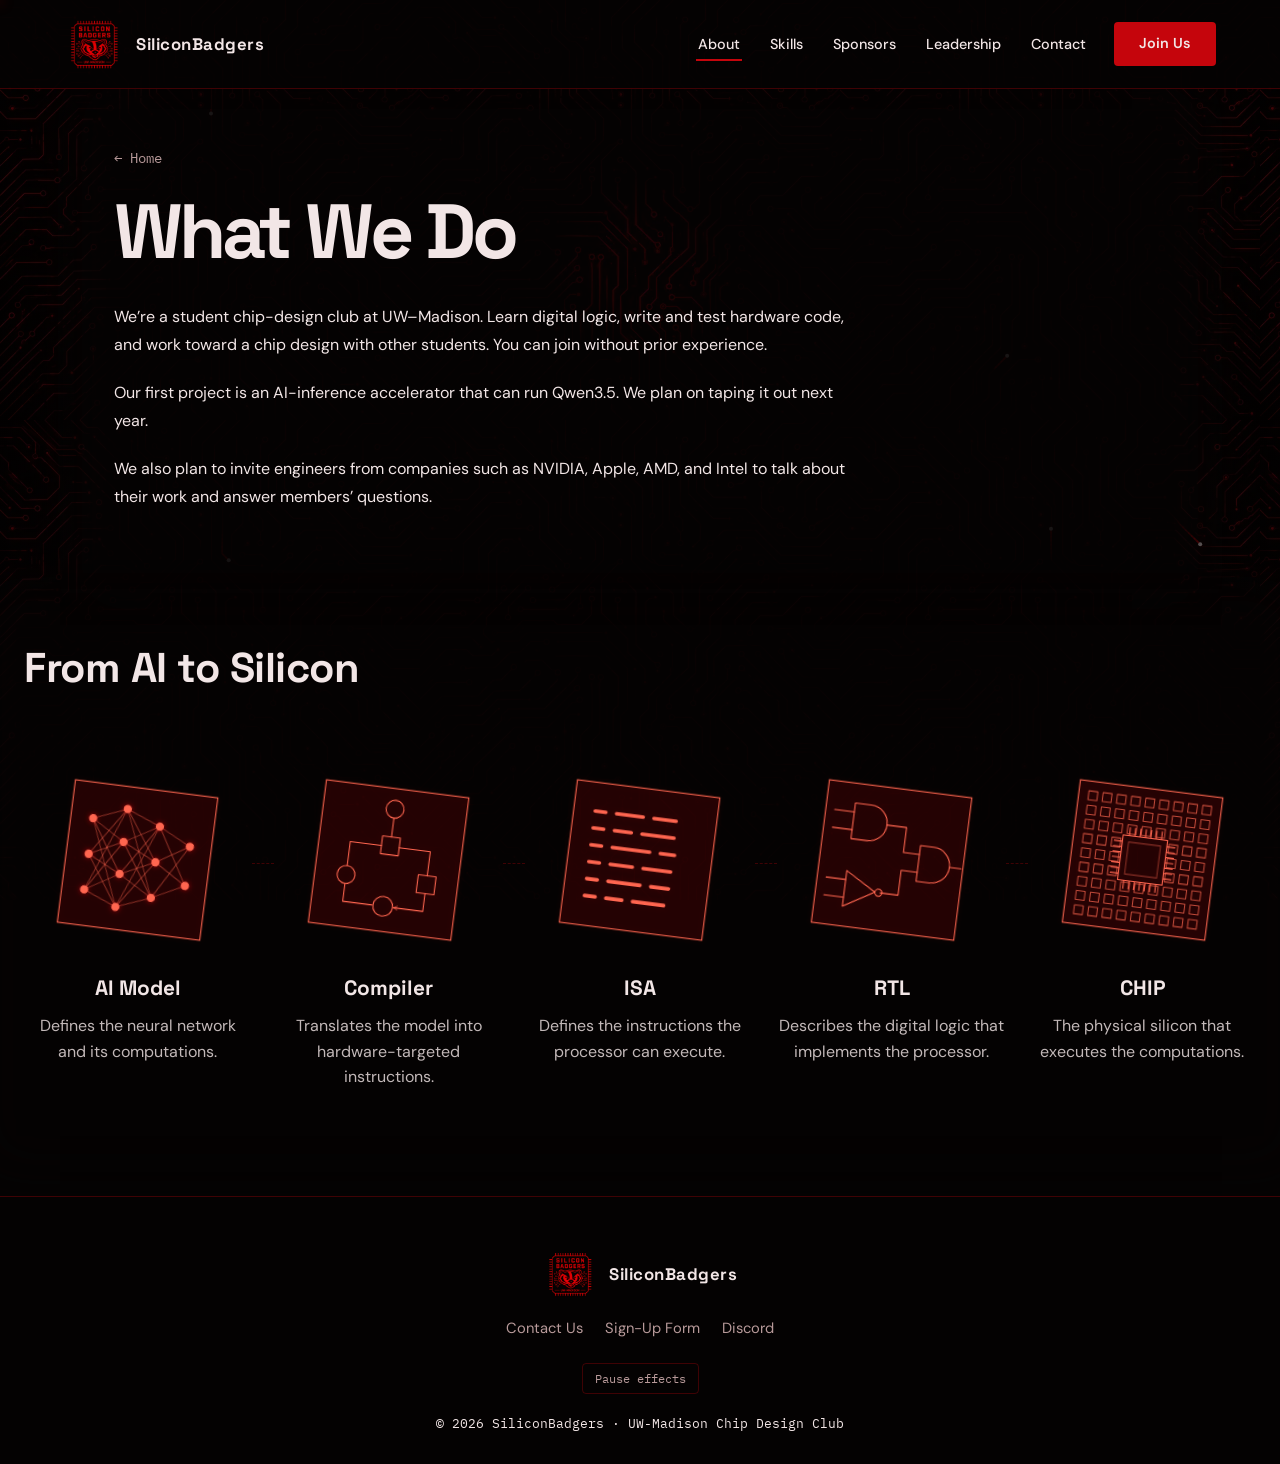
==== commit 92d64e38: "Update project copy, team contacts, and Discord links" ====
--- a/about.html
+++ b/about.html
@@ -43,7 +43,7 @@
   "description": "SiliconBadgers is UW-Madison's first chip design club, teaching digital design, verification, and FPGA development while building an open-source LLM inference accelerator.",
   "email": "rsharma232@wisc.edu",
   "sameAs": [
-    "https://discord.gg/MFdBms4J9z"
+    "https://discord.gg/YP7TMagWwN"
   ]
 }
 </script>
@@ -85,7 +85,7 @@
   <div class="about-grid about-grid-single">
     <div class="about-text">
       <p>We’re a student chip-design club at UW–Madison. Learn digital logic, write and test hardware code, and work toward a chip design with other students. You can join without prior experience.</p>
-      <p>Our first project is an open-source LLM inference accelerator: an open-weight language model running on an FPGA, supported by a custom instruction set, compiler, simulator, and Python runtime.</p>
+      <p>Our first project is an AI-inference accelerator that can run Qwen3.5. We plan on taping it out next year.</p>
       <p>We also plan to invite engineers from companies such as NVIDIA, Apple, AMD, and Intel to talk about their work and answer members’ questions.</p>
     </div>
   </div>
@@ -170,7 +170,7 @@
   <div class="flinks">
     <a href="contact.html">Contact Us</a>
     <a href="https://forms.gle/yjvHRH14iNGg6Zvt8" target="_blank" rel="noopener">Sign-Up Form</a>
-    <a href="https://discord.gg/MFdBms4J9z" target="_blank" rel="noopener">Discord</a>
+    <a href="https://discord.gg/YP7TMagWwN" target="_blank" rel="noopener">Discord</a>
   </div>
   <button class="effects-toggle" type="button" aria-pressed="false" hidden>Pause effects</button>
   <p class="fine">© 2026 SiliconBadgers · UW-Madison Chip Design Club</p>
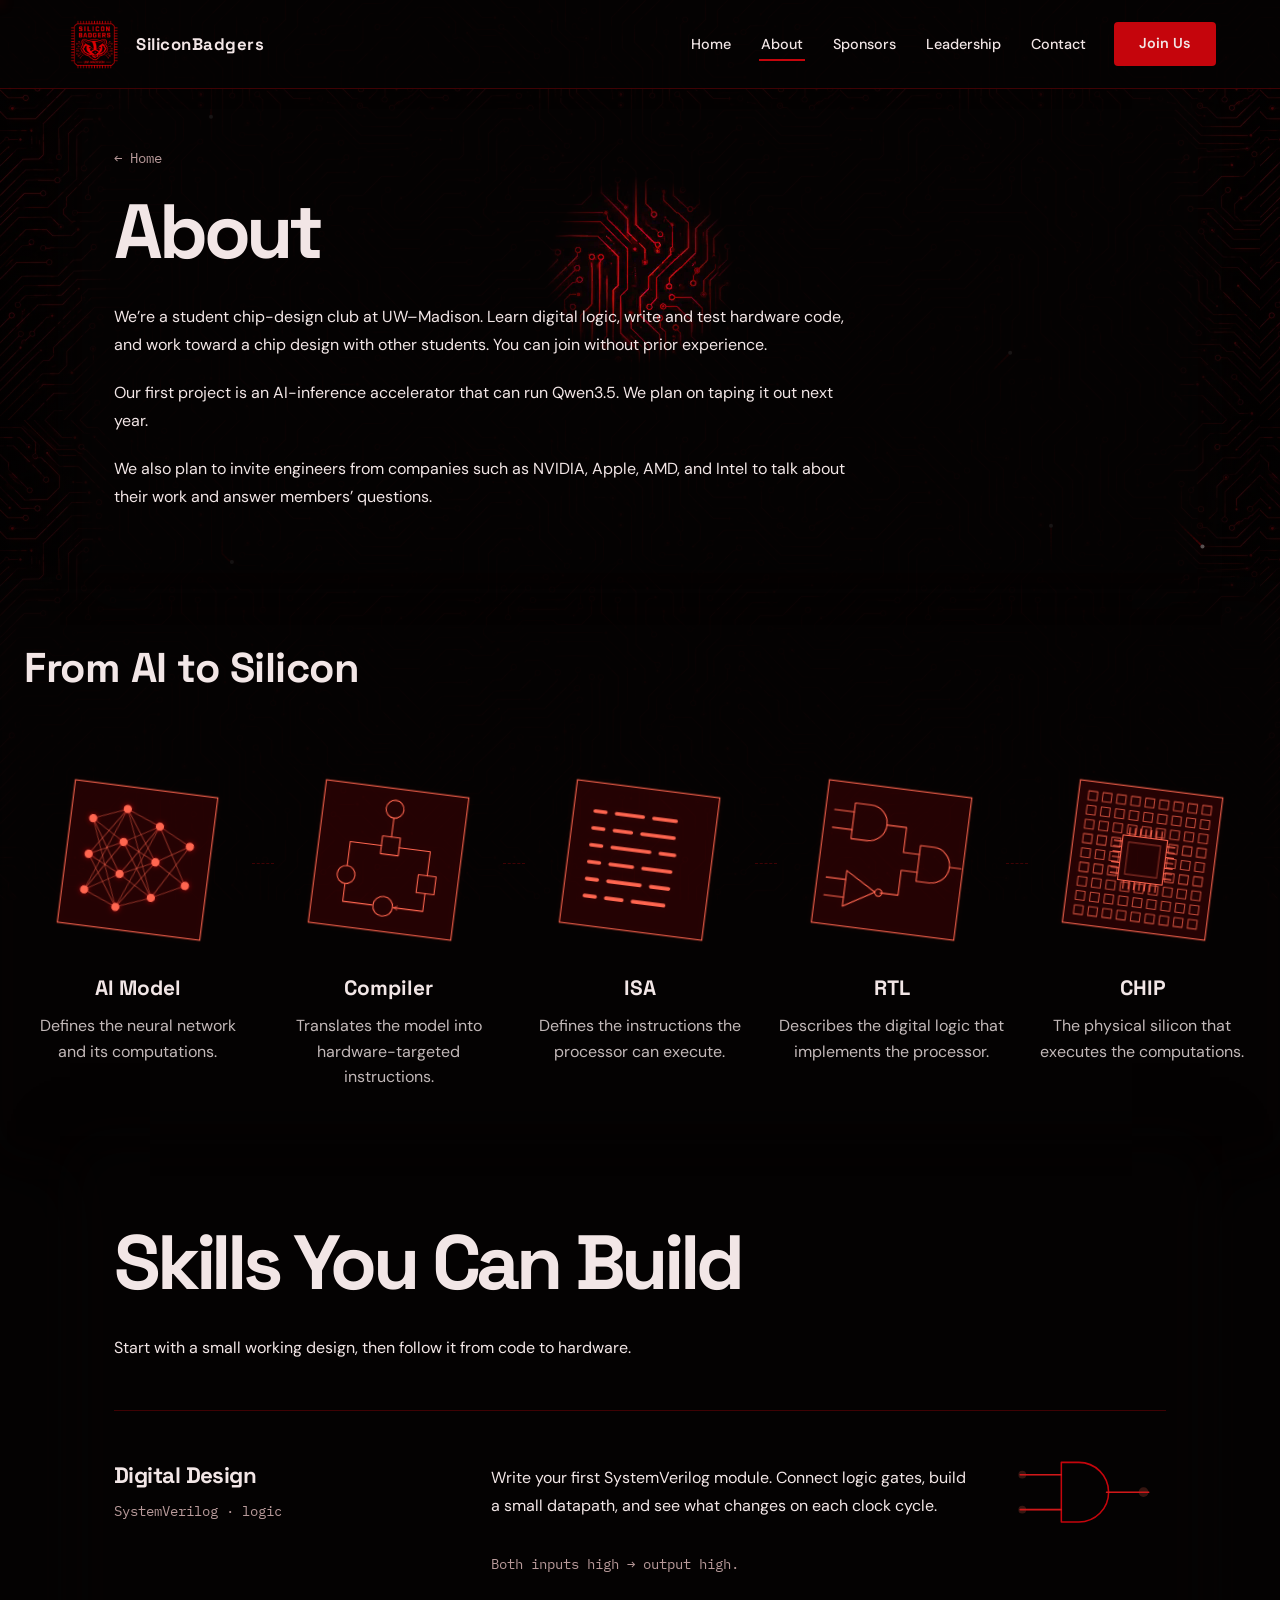
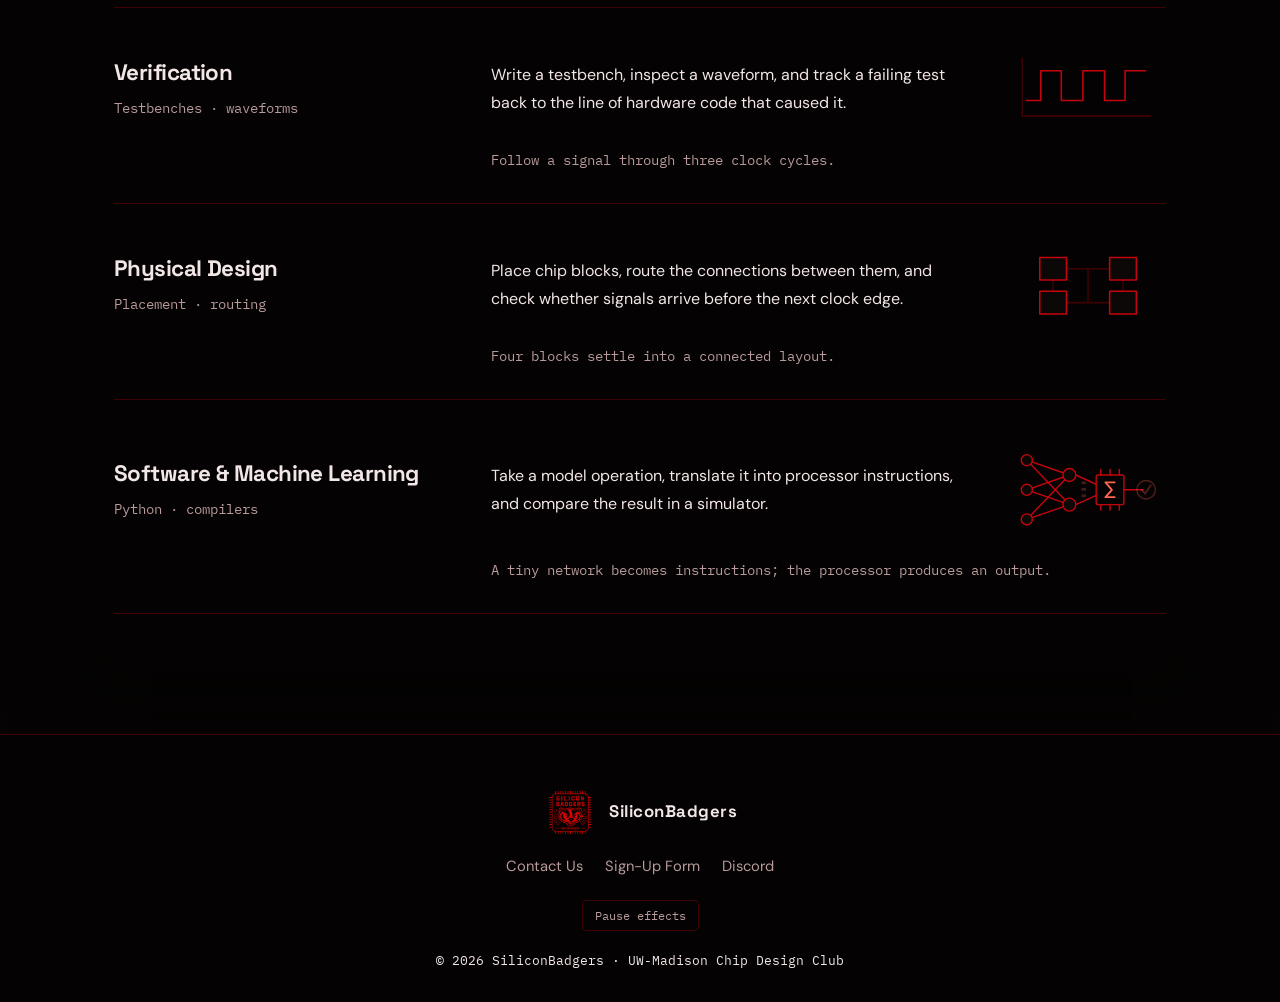
==== commit 29071cea: "Merge About and Skills and refine cursor glow and contact copy" ====
--- a/about.html
+++ b/about.html
@@ -8,17 +8,17 @@
 <meta charset="UTF-8">
 <meta name="viewport" content="width=device-width, initial-scale=1.0">
 <title>About — SiliconBadgers</title>
-<meta name="description" content="Learn about SiliconBadgers and our open-source FPGA accelerator project.">
+<meta name="description" content="Learn about SiliconBadgers, our AI-inference accelerator project, and the chip-design skills you can build.">
 <link rel="canonical" href="https://siliconbadgers.com/about.html">
 <meta property="og:type" content="website">
 <meta property="og:title" content="About — SiliconBadgers">
-<meta property="og:description" content="Learn about SiliconBadgers and our open-source FPGA accelerator project.">
+<meta property="og:description" content="Learn about SiliconBadgers, our AI-inference accelerator project, and the chip-design skills you can build.">
 <meta property="og:url" content="https://siliconbadgers.com/about.html">
 <meta property="og:image" content="https://siliconbadgers.com/assets/img/logo.png">
 <meta property="og:site_name" content="SiliconBadgers">
 <meta name="twitter:card" content="summary_large_image">
 <meta name="twitter:title" content="About — SiliconBadgers">
-<meta name="twitter:description" content="Learn about SiliconBadgers and our open-source FPGA accelerator project.">
+<meta name="twitter:description" content="Learn about SiliconBadgers, our AI-inference accelerator project, and the chip-design skills you can build.">
 <meta name="twitter:image" content="https://siliconbadgers.com/assets/img/logo.png">
 <link rel="icon" href="/favicon.ico" sizes="16x16 32x32 48x48">
 <link rel="icon" type="image/png" sizes="32x32" href="assets/img/favicon-32.png">
@@ -27,8 +27,8 @@
 <link rel="icon" type="image/png" sizes="192x192" href="assets/img/favicon-192.png">
 <link rel="icon" type="image/png" sizes="512x512" href="assets/img/favicon-512.png">
 <link rel="apple-touch-icon" href="assets/img/apple-touch-icon.png">
-<link rel="stylesheet" href="assets/css/styles.css?v=30">
-<script defer src="assets/js/main.js?v=10"></script>
+<link rel="stylesheet" href="assets/css/styles.css?v=33">
+<script defer src="assets/js/main.js?v=12"></script>
 <script defer src="assets/js/effects.js?v=18"></script>
 <script defer src="assets/js/interactions.js?v=3"></script>
 <script defer src="assets/js/stack.js?v=2"></script>
@@ -69,8 +69,8 @@
       <span></span><span></span><span></span>
     </label>
     <ul class="navlinks" id="navLinks">
+      <li><a href="index.html">Home</a></li>
       <li><a href="about.html" aria-current="page">About</a></li>
-      <li><a href="skills.html">Skills</a></li>
       <li><a href="sponsors.html">Sponsors</a></li>
       <li><a href="leadership.html">Leadership</a></li>
       <li><a href="contact.html">Contact</a></li>
@@ -81,7 +81,7 @@
 <main id="main-content">
 <section id="about" class="reveal about-compact page-section">
   <p class="page-back"><a href="index.html">&larr; Home</a></p>
-      <h1 class="page-title">What We Do</h1>
+      <h1 class="page-title">About</h1>
   <div class="about-grid about-grid-single">
     <div class="about-text">
       <p>We’re a student chip-design club at UW–Madison. Learn digital logic, write and test hardware code, and work toward a chip design with other students. You can join without prior experience.</p>
@@ -161,6 +161,59 @@
   </div>
 </section>
 
+<section id="skills" class="reveal page-section">
+      <h2 class="page-title">Skills You Can Build</h2>
+  <p class="section-intro">Start with a small working design, then follow it from code to hardware.</p>
+  <div class="skill-rows">
+    <article class="skill-row" data-skill="0">
+      <div class="skill-heading"><h3>Digital Design</h3><p class="skill-tools">SystemVerilog · logic</p></div>
+      <p class="skill-description">Write your first SystemVerilog module. Connect logic gates, build a small datapath, and see what changes on each clock cycle.</p>
+      <button class="schematic-demo" type="button" aria-label="Try the gate" aria-describedby="skill-example-0">
+        <svg viewBox="0 0 144 84" aria-hidden="true"><path d="M8 25H48M8 59H48M92 42H133"/><path d="M48 13H65A29 29 0 0 1 65 71H48Z"/><g class="gate-signal"><path d="M8 25H48M8 59H48M92 42H133"/><circle cx="10" cy="25" r="3"/><circle cx="10" cy="59" r="3"/><circle cx="128" cy="42" r="4"/></g></svg>
+      </button>
+      <p class="skill-example" id="skill-example-0">Both inputs high → output high.</p>
+    </article>
+    <article class="skill-row" data-skill="1">
+      <div class="skill-heading"><h3>Verification</h3><p class="skill-tools">Testbenches · waveforms</p></div>
+      <p class="skill-description">Write a testbench, inspect a waveform, and track a failing test back to the line of hardware code that caused it.</p>
+      <button class="schematic-demo" type="button" aria-label="Run the waveform" aria-describedby="skill-example-1">
+        <svg viewBox="0 0 144 84" aria-hidden="true"><path d="M10 68H135M10 12V68" opacity=".3"/><path d="M14 53H28V24H48V53H69V24H90V53H110V24H130"/><path class="wave-signal" pathLength="100" d="M14 53H28V24H48V53H69V24H90V53H110V24H130"/><path class="wave-cursor" d="M14 12V68"/></svg>
+      </button>
+      <p class="skill-example" id="skill-example-1">Follow a signal through three clock cycles.</p>
+    </article>
+    <article class="skill-row" data-skill="2">
+      <div class="skill-heading"><h3>Physical Design</h3><p class="skill-tools">Placement · routing</p></div>
+      <p class="skill-description">Place chip blocks, route the connections between them, and check whether signals arrive before the next clock edge.</p>
+      <button class="schematic-demo" type="button" aria-label="Place the blocks" aria-describedby="skill-example-2">
+        <svg viewBox="0 0 144 84" aria-hidden="true"><path class="placement-wires" d="M40 26H108V59H40V26M74 26V59"/><rect class="placement-block" x="27" y="15" width="26" height="22" style="--dx:-20px;--dy:-12px;--block-delay:0ms"/><rect class="placement-block" x="95" y="15" width="26" height="22" style="--dx:18px;--dy:-12px;--block-delay:100ms"/><rect class="placement-block" x="27" y="48" width="26" height="22" style="--dx:-20px;--dy:12px;--block-delay:200ms"/><rect class="placement-block" x="95" y="48" width="26" height="22" style="--dx:18px;--dy:12px;--block-delay:300ms"/></svg>
+      </button>
+      <p class="skill-example" id="skill-example-2">Four blocks settle into a connected layout.</p>
+    </article>
+    <article class="skill-row" data-skill="3">
+      <div class="skill-heading"><h3>Software &amp; Machine Learning</h3><p class="skill-tools">Python · compilers</p></div>
+      <p class="skill-description">Take a model operation, translate it into processor instructions, and compare the result in a simulator.</p>
+      <button class="schematic-demo ml-demo" type="button" aria-label="Run a tiny model" aria-describedby="skill-example-3">
+        <svg viewBox="0 0 160 112" aria-hidden="true">
+          <g class="ml-network"><path d="M16 24L62 40M16 24L62 72M16 56L62 40M16 56L62 72M16 88L62 40M16 88L62 72"/>
+            <path class="ml-network-signal" pathLength="100" d="M16 24L62 40M16 56L62 72M16 88L62 72"/>
+            <circle cx="16" cy="24" r="6"/><circle cx="16" cy="56" r="6"/><circle cx="16" cy="88" r="6"/>
+            <circle class="ml-neuron" cx="62" cy="40" r="7"/><circle class="ml-neuron" cx="62" cy="72" r="7"/>
+          </g>
+          <path d="M69 40L91 50M69 72L91 62M121 56H142"/>
+          <g class="ml-processor"><rect x="91" y="40" width="30" height="32" rx="2"/><path d="M96 34V40M106 34V40M116 34V40M96 72V78M106 72V78M116 72V78"/>
+            <path class="ml-accumulator" d="M111 48H101L108 56L101 64H111"/>
+          </g>
+          <g class="ml-instructions"><rect x="75" y="47" width="5" height="3" style="--code-delay:850ms"/><rect x="75" y="54" width="5" height="3" style="--code-delay:1050ms"/><rect x="75" y="61" width="5" height="3" style="--code-delay:1250ms"/></g>
+          <circle class="ml-packet ml-packet-top" cx="16" cy="24" r="3"/>
+          <circle class="ml-packet ml-packet-bottom" cx="16" cy="88" r="3"/>
+          <circle class="ml-result" cx="145" cy="56" r="10"/>
+          <path class="ml-check" d="M140 56L144 60L150 51"/>
+        </svg>
+      </button>
+      <p class="skill-example" id="skill-example-3">A tiny network becomes instructions; the processor produces an output.</p>
+    </article>
+  </div>
+</section>
 </main>
 <footer>
   <a class="brand" href="index.html">
--- a/assets/css/styles.css
+++ b/assets/css/styles.css
@@ -98,17 +98,21 @@
   50%{opacity:0.7;}
 }
 
-/* Same tile again, brightened and masked to a circle that follows the
-   cursor (--mx / --my are written by main.js). */
+/* Blend the cursor spotlight above section backings, cards, and navigation.
+   Screen blending keeps the tile's black background transparent and preserves
+   light text; pointer-events:none leaves every control clickable. */
 .circuit-glow{
-  position:fixed; inset:0; z-index:-1; pointer-events:none;
+  position:fixed; inset:0; z-index:110; pointer-events:none;
+  mix-blend-mode:screen;
   background-image:url("../img/circuit.webp");
   background-repeat:repeat;
   background-size:420px 420px;
   filter:brightness(3) saturate(1.7) drop-shadow(0 0 10px rgb(var(--uw-red-rgb) / 0.9));
-  -webkit-mask-image: radial-gradient(circle 130px at var(--mx,50%) var(--my,30%), black 0%, black 30%, transparent 72%);
-  mask-image: radial-gradient(circle 130px at var(--mx,50%) var(--my,30%), black 0%, black 30%, transparent 72%);
-  opacity:0.95;
+  -webkit-mask-image: radial-gradient(circle 130px at var(--mx,50%) var(--my,30%), black 0%, black 30%, transparent 72%), var(--portrait-cutouts, linear-gradient(black,black));
+  mask-image: radial-gradient(circle 130px at var(--mx,50%) var(--my,30%), black 0%, black 30%, transparent 72%), var(--portrait-cutouts, linear-gradient(black,black));
+  -webkit-mask-composite:source-in;
+  mask-composite:intersect;
+  opacity:0.65;
   transition:opacity 0.4s ease;
 }
 
@@ -902,7 +906,7 @@
 /* Skills read as a workshop list, with a small working example on each row. */
 .skill-rows{border-top:1px solid var(--border);}
 .skill-row{display:grid;grid-template-columns:minmax(180px,.85fr) minmax(0,1.2fr) 160px;gap:12px 40px;padding:32px 0;border-bottom:1px solid var(--border);align-items:center;}
-.skill-heading h2{font-size:1.4rem;line-height:1.25;margin:0 0 10px;letter-spacing:-.025em;}
+.skill-heading :is(h2,h3){font-size:1.4rem;line-height:1.25;margin:0 0 10px;letter-spacing:-.025em;}
 .skill-tools{font: .875rem/1.6 var(--mono);color:var(--muted);}
 .skill-description{font-size:1rem;line-height:1.75;max-width:50ch;}
 .schematic-demo{align-self:center;display:block;width:160px;border:0;background:transparent;color:var(--muted);font: .875rem/1.4 var(--sans);cursor:pointer;padding:6px;}
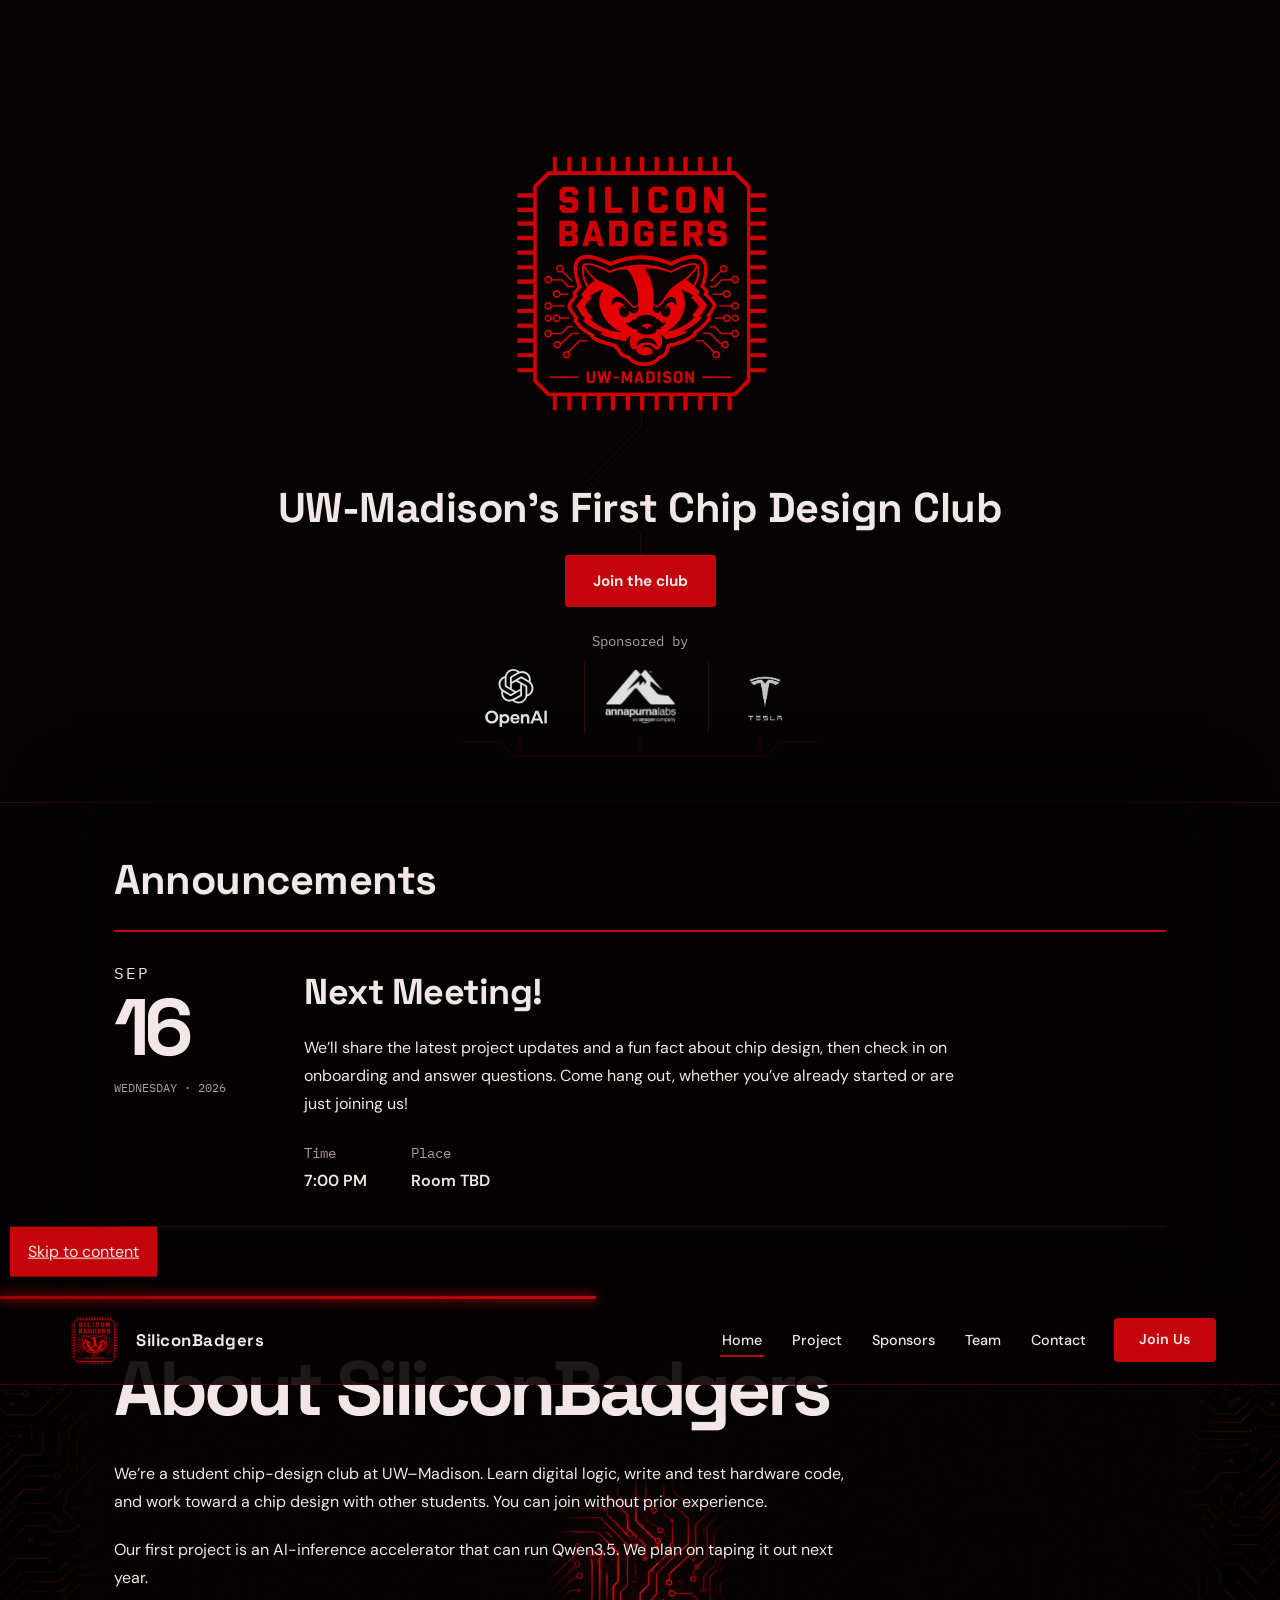
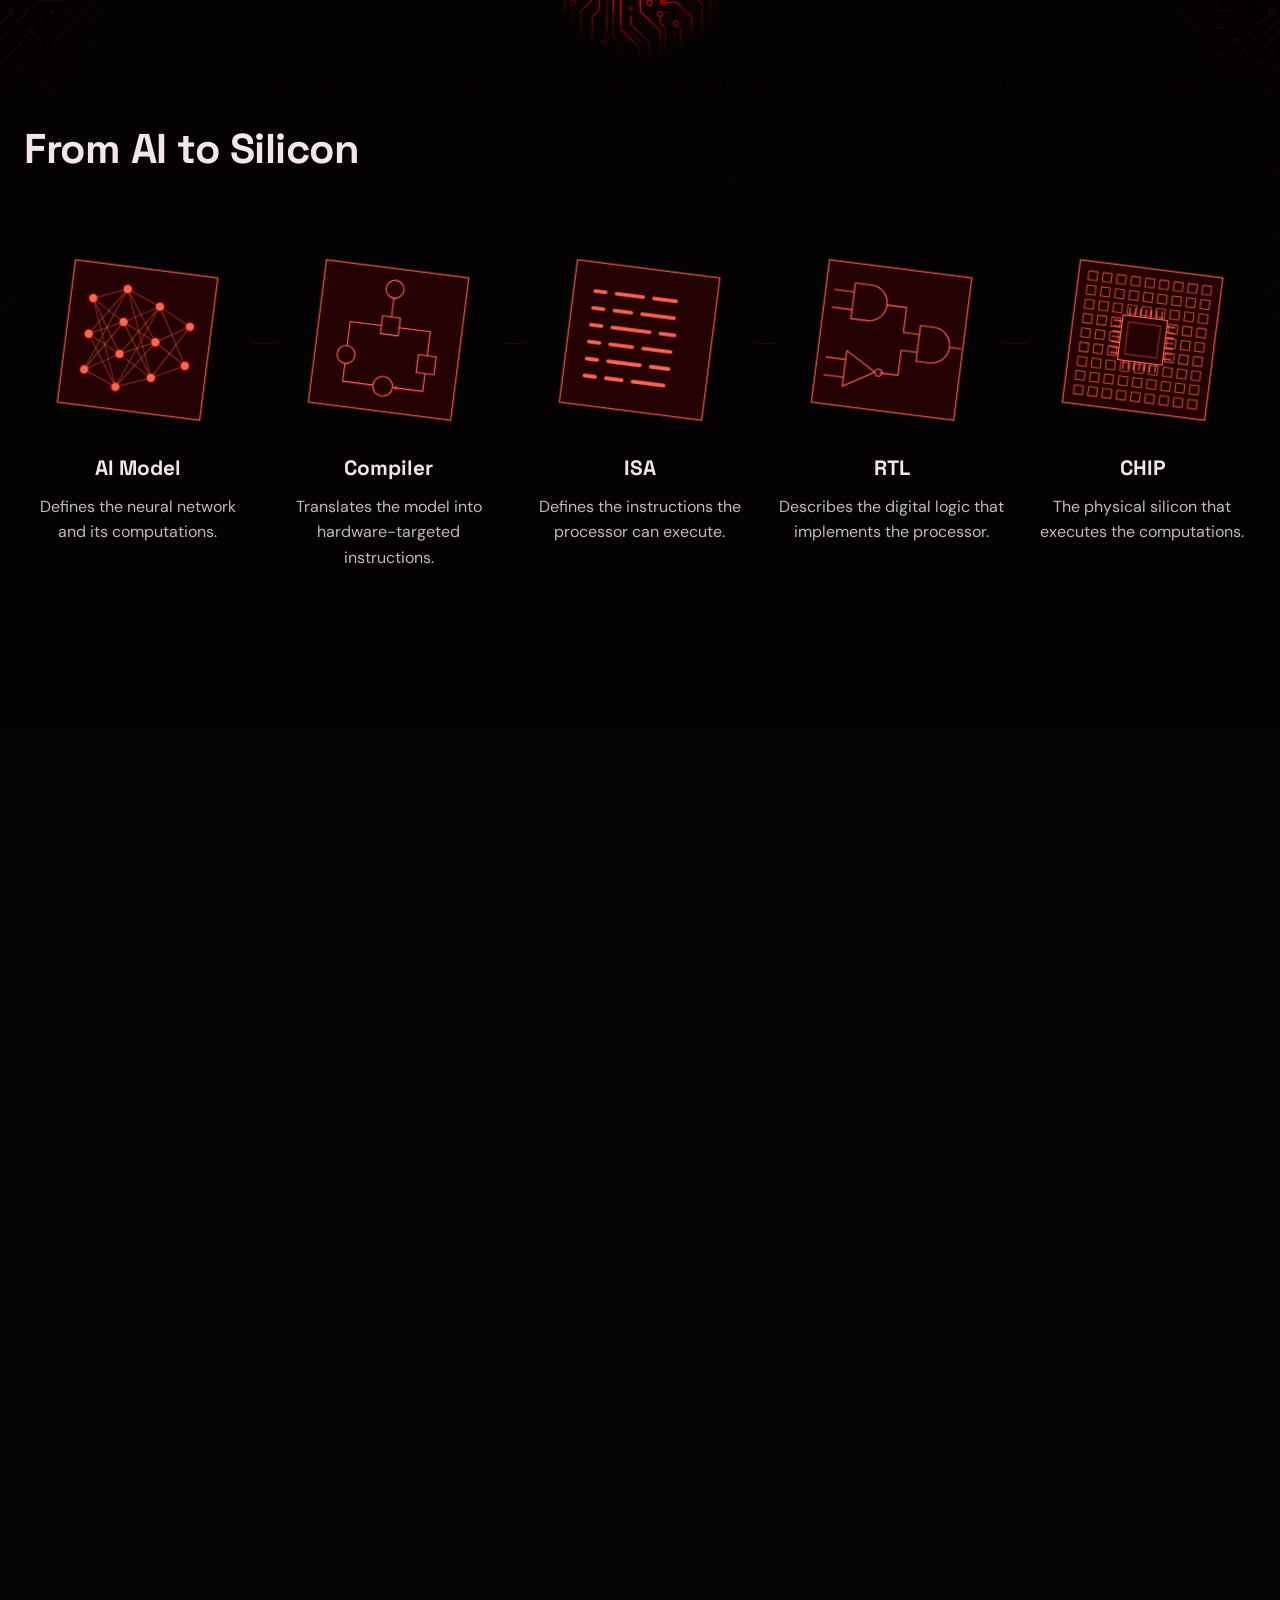
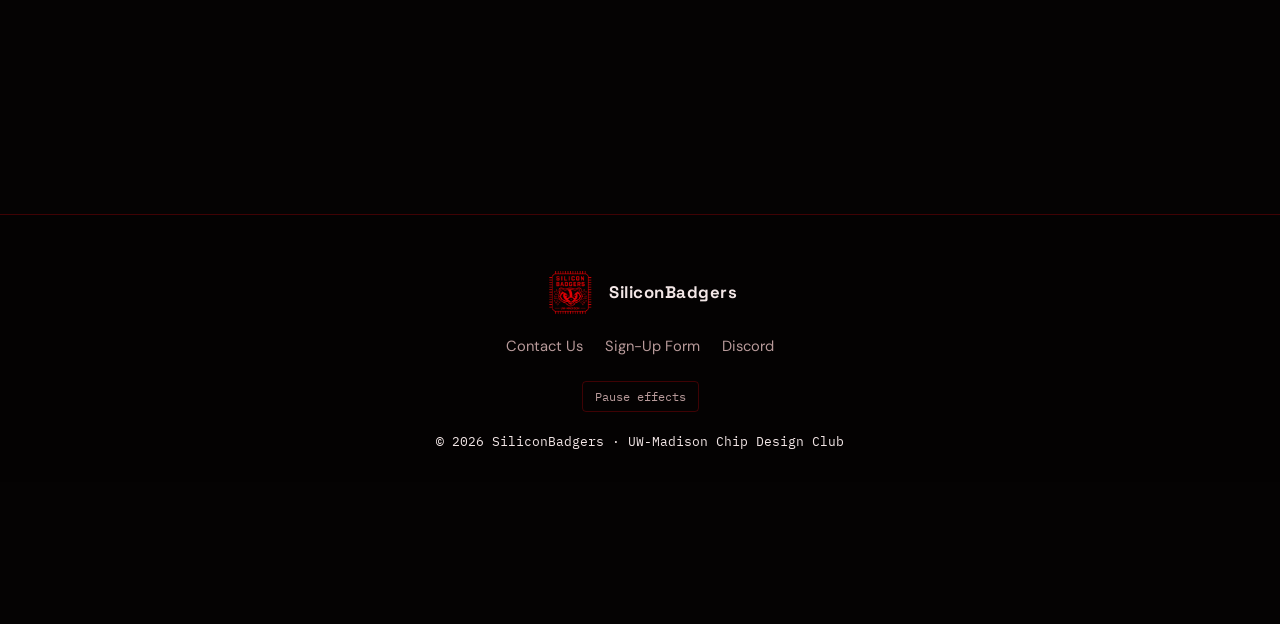
==== commit ad871691: "Move About content home and introduce Project and Team navigation" ====
--- a/about.html
+++ b/about.html
@@ -1,232 +1,8 @@
 <!DOCTYPE html>
-<html lang="en">
-<head>
-<!-- Must stay inline and run before first paint: it arms the pre-animation
-     hidden state for .reveal elements. Content is visible without it, so the
-     fade-in stays progressive enhancement. Do not move to main.js. -->
-<script>document.documentElement.classList.add("js-reveal");</script>
+<html lang="en"><head>
 <meta charset="UTF-8">
 <meta name="viewport" content="width=device-width, initial-scale=1.0">
 <title>About — SiliconBadgers</title>
-<meta name="description" content="Learn about SiliconBadgers, our AI-inference accelerator project, and the chip-design skills you can build.">
-<link rel="canonical" href="https://siliconbadgers.com/about.html">
-<meta property="og:type" content="website">
-<meta property="og:title" content="About — SiliconBadgers">
-<meta property="og:description" content="Learn about SiliconBadgers, our AI-inference accelerator project, and the chip-design skills you can build.">
-<meta property="og:url" content="https://siliconbadgers.com/about.html">
-<meta property="og:image" content="https://siliconbadgers.com/assets/img/logo.png">
-<meta property="og:site_name" content="SiliconBadgers">
-<meta name="twitter:card" content="summary_large_image">
-<meta name="twitter:title" content="About — SiliconBadgers">
-<meta name="twitter:description" content="Learn about SiliconBadgers, our AI-inference accelerator project, and the chip-design skills you can build.">
-<meta name="twitter:image" content="https://siliconbadgers.com/assets/img/logo.png">
-<link rel="icon" href="/favicon.ico" sizes="16x16 32x32 48x48">
-<link rel="icon" type="image/png" sizes="32x32" href="assets/img/favicon-32.png">
-<link rel="icon" type="image/png" sizes="48x48" href="assets/img/favicon-48.png">
-<link rel="icon" type="image/png" sizes="96x96" href="assets/img/favicon-96.png">
-<link rel="icon" type="image/png" sizes="192x192" href="assets/img/favicon-192.png">
-<link rel="icon" type="image/png" sizes="512x512" href="assets/img/favicon-512.png">
-<link rel="apple-touch-icon" href="assets/img/apple-touch-icon.png">
-<link rel="stylesheet" href="assets/css/styles.css?v=33">
-<script defer src="assets/js/main.js?v=12"></script>
-<script defer src="assets/js/effects.js?v=18"></script>
-<script defer src="assets/js/interactions.js?v=3"></script>
-<script defer src="assets/js/stack.js?v=2"></script>
-<script type="application/ld+json">
-{
-  "@context": "https://schema.org",
-  "@type": "Organization",
-  "name": "SiliconBadgers",
-  "alternateName": "SiliconBadgers",
-  "url": "https://siliconbadgers.com/",
-  "logo": "https://siliconbadgers.com/assets/img/logo.png",
-  "description": "SiliconBadgers is UW-Madison's first chip design club, teaching digital design, verification, and FPGA development while building an open-source LLM inference accelerator.",
-  "email": "rsharma232@wisc.edu",
-  "sameAs": [
-    "https://discord.gg/YP7TMagWwN"
-  ]
-}
-</script>
-
-<link rel="stylesheet" href="assets/css/chip-demos.css?v=9">
-</head>
-<body>
-<a class="skip-link" href="#main-content">Skip to content</a>
-<div class="scroll-progress" id="scrollProgress"></div>
-
-<div class="circuit-bg"></div>
-<div class="circuit-glow"></div>
-<canvas class="circuit-signals" aria-hidden="true"></canvas>
-
-<header>
-  <nav>
-    <a class="brand" href="index.html">
-      <img src="assets/img/logo.png" width="60" height="60" alt="SiliconBadgers logo">
-      SiliconBadgers
-    </a>
-    <input type="checkbox" id="navCheck" class="nav-check" aria-label="Open navigation menu" aria-controls="navLinks">
-    <label for="navCheck" class="navtoggle" id="navToggle" aria-label="Toggle menu">
-      <span></span><span></span><span></span>
-    </label>
-    <ul class="navlinks" id="navLinks">
-      <li><a href="index.html">Home</a></li>
-      <li><a href="about.html" aria-current="page">About</a></li>
-      <li><a href="sponsors.html">Sponsors</a></li>
-      <li><a href="leadership.html">Leadership</a></li>
-      <li><a href="contact.html">Contact</a></li>
-      <li><a class="nav-cta" href="join.html">Join Us</a></li>
-    </ul>
-  </nav>
-</header>
-<main id="main-content">
-<section id="about" class="reveal about-compact page-section">
-  <p class="page-back"><a href="index.html">&larr; Home</a></p>
-      <h1 class="page-title">About</h1>
-  <div class="about-grid about-grid-single">
-    <div class="about-text">
-      <p>We’re a student chip-design club at UW–Madison. Learn digital logic, write and test hardware code, and work toward a chip design with other students. You can join without prior experience.</p>
-      <p>Our first project is an AI-inference accelerator that can run Qwen3.5. We plan on taping it out next year.</p>
-      <p>We also plan to invite engineers from companies such as NVIDIA, Apple, AMD, and Intel to talk about their work and answer members’ questions.</p>
-    </div>
-  </div>
-</section>
-<section id="technology-stack" class="technology-stack" aria-labelledby="stack-heading">
-  <h2 id="stack-heading">From AI to Silicon</h2>
-  <div class="stack-stage">
-    <article class="stack-item" tabindex="0" aria-labelledby="stack-title-0">
-      <svg class="stack-svg" viewBox="0 0 240 270" role="img" aria-labelledby="stack-svg-title-0">
-        <title id="stack-svg-title-0">AI Model diagram</title>
-        <g class="stack-panel">
-          <g class="stack-surface"><rect x="-80" y="-80" width="160" height="160"/></g>
-          <g class="stack-symbols"><path d="M-55 -40L-18 -55" opacity=".42"/><path d="M-55 -40L-18 -18" opacity=".42"/><path d="M-55 -40L-18 18" opacity=".42"/><path d="M-55 -40L-18 55" opacity=".42"/><path d="M-55 0L-18 -55" opacity=".42"/><path d="M-55 0L-18 -18" opacity=".42"/><path d="M-55 0L-18 18" opacity=".42"/><path d="M-55 0L-18 55" opacity=".42"/><path d="M-55 40L-18 -55" opacity=".42"/><path d="M-55 40L-18 -18" opacity=".42"/><path d="M-55 40L-18 18" opacity=".42"/><path d="M-55 40L-18 55" opacity=".42"/><path d="M-18 -55L20 -40" opacity=".42"/><path d="M-18 -55L20 0" opacity=".42"/><path d="M-18 -55L20 40" opacity=".42"/><path d="M-18 -18L20 -40" opacity=".42"/><path d="M-18 -18L20 0" opacity=".42"/><path d="M-18 -18L20 40" opacity=".42"/><path d="M-18 18L20 -40" opacity=".42"/><path d="M-18 18L20 0" opacity=".42"/><path d="M-18 18L20 40" opacity=".42"/><path d="M-18 55L20 -40" opacity=".42"/><path d="M-18 55L20 0" opacity=".42"/><path d="M-18 55L20 40" opacity=".42"/><path d="M20 -40L56 -22" opacity=".42"/><path d="M20 -40L56 22" opacity=".42"/><path d="M20 0L56 -22" opacity=".42"/><path d="M20 0L56 22" opacity=".42"/><path d="M20 40L56 -22" opacity=".42"/><path d="M20 40L56 22" opacity=".42"/><circle class="stack-node" cx="-55" cy="-40" r="4"/><circle class="stack-node" cx="-55" cy="0" r="4"/><circle class="stack-node" cx="-55" cy="40" r="4"/><circle class="stack-node" cx="-18" cy="-55" r="4"/><circle class="stack-node" cx="-18" cy="-18" r="4"/><circle class="stack-node" cx="-18" cy="18" r="4"/><circle class="stack-node" cx="-18" cy="55" r="4"/><circle class="stack-node" cx="20" cy="-40" r="4"/><circle class="stack-node" cx="20" cy="0" r="4"/><circle class="stack-node" cx="20" cy="40" r="4"/><circle class="stack-node" cx="56" cy="-22" r="4"/><circle class="stack-node" cx="56" cy="22" r="4"/></g>
-        </g>
-        <g class="stack-arrow"><path d="M240 110H282M277 106L282 110L277 114"/></g>
-        <g class="stack-label" aria-hidden="true"><text text-anchor="middle" dominant-baseline="middle">AI Model</text></g>
-      </svg>
-      <h3 class="stack-sr-title" id="stack-title-0">AI Model</h3>
-      <p>Defines the neural network and its computations.</p>
-    </article>
-    <article class="stack-item" tabindex="0" aria-labelledby="stack-title-1">
-      <svg class="stack-svg" viewBox="0 0 240 270" role="img" aria-labelledby="stack-svg-title-1">
-        <title id="stack-svg-title-1">Compiler diagram</title><defs><marker id="stack-flow-head" viewBox="0 0 8 8" refX="7" refY="4" markerWidth="5" markerHeight="5" orient="auto"><path d="M1 1L7 4L1 7" fill="none" stroke="currentColor"/></marker></defs>
-        <g class="stack-panel">
-          <g class="stack-surface"><rect x="-80" y="-80" width="160" height="160"/></g>
-          <g class="stack-symbols"><g marker-end="url(#stack-flow-head)"><path d="M0 -47V-26M-10 -15H-45V12M10 -15H45V12M-45 32V52H-12M45 32V52H12"/></g><circle cx="0" cy="-57" r="10"/><rect x="-10" y="-26" width="20" height="20"/><circle cx="-45" cy="22" r="10"/><rect x="35" y="12" width="20" height="20"/><circle cx="0" cy="52" r="11"/></g>
-        </g>
-        <g class="stack-arrow"><path d="M240 110H282M277 106L282 110L277 114"/></g>
-        <g class="stack-label" aria-hidden="true"><text text-anchor="middle" dominant-baseline="middle">Compiler</text></g>
-      </svg>
-      <h3 class="stack-sr-title" id="stack-title-1">Compiler</h3>
-      <p>Translates the model into hardware-targeted instructions.</p>
-    </article>
-    <article class="stack-item" tabindex="0" aria-labelledby="stack-title-2">
-      <svg class="stack-svg" viewBox="0 0 240 270" role="img" aria-labelledby="stack-svg-title-2">
-        <title id="stack-svg-title-2">ISA diagram</title>
-        <g class="stack-panel">
-          <g class="stack-surface"><rect x="-80" y="-80" width="160" height="160"/></g>
-          <g class="stack-symbols"><path d="M-56 -48h12M-32 -48h30M10 -48h25" stroke-width="4"/><path d="M-56 -29h12M-32 -29h19M-1 -29h36" stroke-width="4"/><path d="M-56 -10h12M-32 -10h42M22 -10h16" stroke-width="4"/><path d="M-56 9h12M-32 9h25M5 9h31" stroke-width="4"/><path d="M-56 28h12M-32 28h36M16 28h20" stroke-width="4"/><path d="M-56 47h12M-32 47h18M-2 47h35" stroke-width="4"/></g>
-        </g>
-        <g class="stack-arrow"><path d="M240 110H282M277 106L282 110L277 114"/></g>
-        <g class="stack-label" aria-hidden="true"><text text-anchor="middle" dominant-baseline="middle">ISA</text></g>
-      </svg>
-      <h3 class="stack-sr-title" id="stack-title-2">ISA</h3>
-      <p>Defines the instructions the processor can execute.</p>
-    </article>
-    <article class="stack-item" tabindex="0" aria-labelledby="stack-title-3">
-      <svg class="stack-svg" viewBox="0 0 240 270" role="img" aria-labelledby="stack-svg-title-3">
-        <title id="stack-svg-title-3">RTL diagram</title>
-        <g class="stack-panel">
-          <g class="stack-surface"><rect x="-80" y="-80" width="160" height="160"/></g>
-          <g class="stack-symbols"><path d="M-70 -48H-48M-70 -28H-48M-70 28H-48M-70 48H-48M-10 -38H12V-10H30M-8 38H12V10H30M65 0H78"/><path d="M-48 -58H-30A20 20 0 0 1 -30 -18H-48ZM-48 18L-14 38L-48 58ZM30 -20H45A20 20 0 0 1 45 20H30Z"/><circle cx="-10" cy="38" r="4"/></g>
-        </g>
-        <g class="stack-arrow"><path d="M240 110H282M277 106L282 110L277 114"/></g>
-        <g class="stack-label" aria-hidden="true"><text text-anchor="middle" dominant-baseline="middle">RTL</text></g>
-      </svg>
-      <h3 class="stack-sr-title" id="stack-title-3">RTL</h3>
-      <p>Describes the digital logic that implements the processor.</p>
-    </article>
-    <article class="stack-item" tabindex="0" aria-labelledby="stack-title-4">
-      <svg class="stack-svg" viewBox="0 0 240 270" role="img" aria-labelledby="stack-svg-title-4">
-        <title id="stack-svg-title-4">CHIP diagram</title>
-        <g class="stack-panel">
-          <g class="stack-surface"><rect x="-80" y="-80" width="160" height="160"/></g>
-          <g class="stack-symbols"><rect x="-25" y="-25" width="50" height="50"/><rect x="-18" y="-18" width="36" height="36" opacity=".45"/><rect x="-69" y="-69" width="10" height="10" opacity=".7"/><rect x="-69" y="-53" width="10" height="10" opacity=".7"/><rect x="-69" y="-37" width="10" height="10" opacity=".7"/><rect x="-69" y="-21" width="10" height="10" opacity=".7"/><rect x="-69" y="-5" width="10" height="10" opacity=".7"/><rect x="-69" y="11" width="10" height="10" opacity=".7"/><rect x="-69" y="27" width="10" height="10" opacity=".7"/><rect x="-69" y="43" width="10" height="10" opacity=".7"/><rect x="-69" y="59" width="10" height="10" opacity=".7"/><rect x="-53" y="-69" width="10" height="10" opacity=".7"/><rect x="-53" y="-53" width="10" height="10" opacity=".7"/><rect x="-53" y="-37" width="10" height="10" opacity=".7"/><rect x="-53" y="-21" width="10" height="10" opacity=".7"/><rect x="-53" y="-5" width="10" height="10" opacity=".7"/><rect x="-53" y="11" width="10" height="10" opacity=".7"/><rect x="-53" y="27" width="10" height="10" opacity=".7"/><rect x="-53" y="43" width="10" height="10" opacity=".7"/><rect x="-53" y="59" width="10" height="10" opacity=".7"/><rect x="-37" y="-69" width="10" height="10" opacity=".7"/><rect x="-37" y="-53" width="10" height="10" opacity=".7"/><rect x="-37" y="-37" width="10" height="10" opacity=".7"/><rect x="-37" y="-21" width="10" height="10" opacity=".7"/><rect x="-37" y="-5" width="10" height="10" opacity=".7"/><rect x="-37" y="11" width="10" height="10" opacity=".7"/><rect x="-37" y="27" width="10" height="10" opacity=".7"/><rect x="-37" y="43" width="10" height="10" opacity=".7"/><rect x="-37" y="59" width="10" height="10" opacity=".7"/><rect x="-21" y="-69" width="10" height="10" opacity=".7"/><rect x="-21" y="-53" width="10" height="10" opacity=".7"/><rect x="-21" y="-37" width="10" height="10" opacity=".7"/><rect x="-21" y="27" width="10" height="10" opacity=".7"/><rect x="-21" y="43" width="10" height="10" opacity=".7"/><rect x="-21" y="59" width="10" height="10" opacity=".7"/><rect x="-5" y="-69" width="10" height="10" opacity=".7"/><rect x="-5" y="-53" width="10" height="10" opacity=".7"/><rect x="-5" y="-37" width="10" height="10" opacity=".7"/><rect x="-5" y="27" width="10" height="10" opacity=".7"/><rect x="-5" y="43" width="10" height="10" opacity=".7"/><rect x="-5" y="59" width="10" height="10" opacity=".7"/><rect x="11" y="-69" width="10" height="10" opacity=".7"/><rect x="11" y="-53" width="10" height="10" opacity=".7"/><rect x="11" y="-37" width="10" height="10" opacity=".7"/><rect x="11" y="27" width="10" height="10" opacity=".7"/><rect x="11" y="43" width="10" height="10" opacity=".7"/><rect x="11" y="59" width="10" height="10" opacity=".7"/><rect x="27" y="-69" width="10" height="10" opacity=".7"/><rect x="27" y="-53" width="10" height="10" opacity=".7"/><rect x="27" y="-37" width="10" height="10" opacity=".7"/><rect x="27" y="-21" width="10" height="10" opacity=".7"/><rect x="27" y="-5" width="10" height="10" opacity=".7"/><rect x="27" y="11" width="10" height="10" opacity=".7"/><rect x="27" y="27" width="10" height="10" opacity=".7"/><rect x="27" y="43" width="10" height="10" opacity=".7"/><rect x="27" y="59" width="10" height="10" opacity=".7"/><rect x="43" y="-69" width="10" height="10" opacity=".7"/><rect x="43" y="-53" width="10" height="10" opacity=".7"/><rect x="43" y="-37" width="10" height="10" opacity=".7"/><rect x="43" y="-21" width="10" height="10" opacity=".7"/><rect x="43" y="-5" width="10" height="10" opacity=".7"/><rect x="43" y="11" width="10" height="10" opacity=".7"/><rect x="43" y="27" width="10" height="10" opacity=".7"/><rect x="43" y="43" width="10" height="10" opacity=".7"/><rect x="43" y="59" width="10" height="10" opacity=".7"/><rect x="59" y="-69" width="10" height="10" opacity=".7"/><rect x="59" y="-53" width="10" height="10" opacity=".7"/><rect x="59" y="-37" width="10" height="10" opacity=".7"/><rect x="59" y="-21" width="10" height="10" opacity=".7"/><rect x="59" y="-5" width="10" height="10" opacity=".7"/><rect x="59" y="11" width="10" height="10" opacity=".7"/><rect x="59" y="27" width="10" height="10" opacity=".7"/><rect x="59" y="43" width="10" height="10" opacity=".7"/><rect x="59" y="59" width="10" height="10" opacity=".7"/><path d="M-18 -34v9M-18 25v9M-34 -18h9M25 -18h9"/><path d="M-12 -34v9M-12 25v9M-34 -12h9M25 -12h9"/><path d="M-6 -34v9M-6 25v9M-34 -6h9M25 -6h9"/><path d="M0 -34v9M0 25v9M-34 0h9M25 0h9"/><path d="M6 -34v9M6 25v9M-34 6h9M25 6h9"/><path d="M12 -34v9M12 25v9M-34 12h9M25 12h9"/><path d="M18 -34v9M18 25v9M-34 18h9M25 18h9"/></g>
-        </g>
-        <g class="stack-arrow"><path d="M240 110H282M277 106L282 110L277 114"/></g>
-        <g class="stack-label" aria-hidden="true"><text text-anchor="middle" dominant-baseline="middle">CHIP</text></g>
-      </svg>
-      <h3 class="stack-sr-title" id="stack-title-4">CHIP</h3>
-      <p>The physical silicon that executes the computations.</p>
-    </article>
-  </div>
-</section>
-
-<section id="skills" class="reveal page-section">
-      <h2 class="page-title">Skills You Can Build</h2>
-  <p class="section-intro">Start with a small working design, then follow it from code to hardware.</p>
-  <div class="skill-rows">
-    <article class="skill-row" data-skill="0">
-      <div class="skill-heading"><h3>Digital Design</h3><p class="skill-tools">SystemVerilog · logic</p></div>
-      <p class="skill-description">Write your first SystemVerilog module. Connect logic gates, build a small datapath, and see what changes on each clock cycle.</p>
-      <button class="schematic-demo" type="button" aria-label="Try the gate" aria-describedby="skill-example-0">
-        <svg viewBox="0 0 144 84" aria-hidden="true"><path d="M8 25H48M8 59H48M92 42H133"/><path d="M48 13H65A29 29 0 0 1 65 71H48Z"/><g class="gate-signal"><path d="M8 25H48M8 59H48M92 42H133"/><circle cx="10" cy="25" r="3"/><circle cx="10" cy="59" r="3"/><circle cx="128" cy="42" r="4"/></g></svg>
-      </button>
-      <p class="skill-example" id="skill-example-0">Both inputs high → output high.</p>
-    </article>
-    <article class="skill-row" data-skill="1">
-      <div class="skill-heading"><h3>Verification</h3><p class="skill-tools">Testbenches · waveforms</p></div>
-      <p class="skill-description">Write a testbench, inspect a waveform, and track a failing test back to the line of hardware code that caused it.</p>
-      <button class="schematic-demo" type="button" aria-label="Run the waveform" aria-describedby="skill-example-1">
-        <svg viewBox="0 0 144 84" aria-hidden="true"><path d="M10 68H135M10 12V68" opacity=".3"/><path d="M14 53H28V24H48V53H69V24H90V53H110V24H130"/><path class="wave-signal" pathLength="100" d="M14 53H28V24H48V53H69V24H90V53H110V24H130"/><path class="wave-cursor" d="M14 12V68"/></svg>
-      </button>
-      <p class="skill-example" id="skill-example-1">Follow a signal through three clock cycles.</p>
-    </article>
-    <article class="skill-row" data-skill="2">
-      <div class="skill-heading"><h3>Physical Design</h3><p class="skill-tools">Placement · routing</p></div>
-      <p class="skill-description">Place chip blocks, route the connections between them, and check whether signals arrive before the next clock edge.</p>
-      <button class="schematic-demo" type="button" aria-label="Place the blocks" aria-describedby="skill-example-2">
-        <svg viewBox="0 0 144 84" aria-hidden="true"><path class="placement-wires" d="M40 26H108V59H40V26M74 26V59"/><rect class="placement-block" x="27" y="15" width="26" height="22" style="--dx:-20px;--dy:-12px;--block-delay:0ms"/><rect class="placement-block" x="95" y="15" width="26" height="22" style="--dx:18px;--dy:-12px;--block-delay:100ms"/><rect class="placement-block" x="27" y="48" width="26" height="22" style="--dx:-20px;--dy:12px;--block-delay:200ms"/><rect class="placement-block" x="95" y="48" width="26" height="22" style="--dx:18px;--dy:12px;--block-delay:300ms"/></svg>
-      </button>
-      <p class="skill-example" id="skill-example-2">Four blocks settle into a connected layout.</p>
-    </article>
-    <article class="skill-row" data-skill="3">
-      <div class="skill-heading"><h3>Software &amp; Machine Learning</h3><p class="skill-tools">Python · compilers</p></div>
-      <p class="skill-description">Take a model operation, translate it into processor instructions, and compare the result in a simulator.</p>
-      <button class="schematic-demo ml-demo" type="button" aria-label="Run a tiny model" aria-describedby="skill-example-3">
-        <svg viewBox="0 0 160 112" aria-hidden="true">
-          <g class="ml-network"><path d="M16 24L62 40M16 24L62 72M16 56L62 40M16 56L62 72M16 88L62 40M16 88L62 72"/>
-            <path class="ml-network-signal" pathLength="100" d="M16 24L62 40M16 56L62 72M16 88L62 72"/>
-            <circle cx="16" cy="24" r="6"/><circle cx="16" cy="56" r="6"/><circle cx="16" cy="88" r="6"/>
-            <circle class="ml-neuron" cx="62" cy="40" r="7"/><circle class="ml-neuron" cx="62" cy="72" r="7"/>
-          </g>
-          <path d="M69 40L91 50M69 72L91 62M121 56H142"/>
-          <g class="ml-processor"><rect x="91" y="40" width="30" height="32" rx="2"/><path d="M96 34V40M106 34V40M116 34V40M96 72V78M106 72V78M116 72V78"/>
-            <path class="ml-accumulator" d="M111 48H101L108 56L101 64H111"/>
-          </g>
-          <g class="ml-instructions"><rect x="75" y="47" width="5" height="3" style="--code-delay:850ms"/><rect x="75" y="54" width="5" height="3" style="--code-delay:1050ms"/><rect x="75" y="61" width="5" height="3" style="--code-delay:1250ms"/></g>
-          <circle class="ml-packet ml-packet-top" cx="16" cy="24" r="3"/>
-          <circle class="ml-packet ml-packet-bottom" cx="16" cy="88" r="3"/>
-          <circle class="ml-result" cx="145" cy="56" r="10"/>
-          <path class="ml-check" d="M140 56L144 60L150 51"/>
-        </svg>
-      </button>
-      <p class="skill-example" id="skill-example-3">A tiny network becomes instructions; the processor produces an output.</p>
-    </article>
-  </div>
-</section>
-</main>
-<footer>
-  <a class="brand" href="index.html">
-    <img src="assets/img/logo.png" width="54" height="54" alt="SiliconBadgers logo">
-    SiliconBadgers
-  </a>
-  <div class="flinks">
-    <a href="contact.html">Contact Us</a>
-    <a href="https://forms.gle/yjvHRH14iNGg6Zvt8" target="_blank" rel="noopener">Sign-Up Form</a>
-    <a href="https://discord.gg/YP7TMagWwN" target="_blank" rel="noopener">Discord</a>
-  </div>
-  <button class="effects-toggle" type="button" aria-pressed="false" hidden>Pause effects</button>
-  <p class="fine">© 2026 SiliconBadgers · UW-Madison Chip Design Club</p>
-</footer>
-</body>
-</html>
+<link rel="canonical" href="https://siliconbadgers.com/">
+<meta http-equiv="refresh" content="0; url=index.html#about">
+</head><body><p>About is now on our <a href="index.html#about">Home page</a>.</p></body></html>
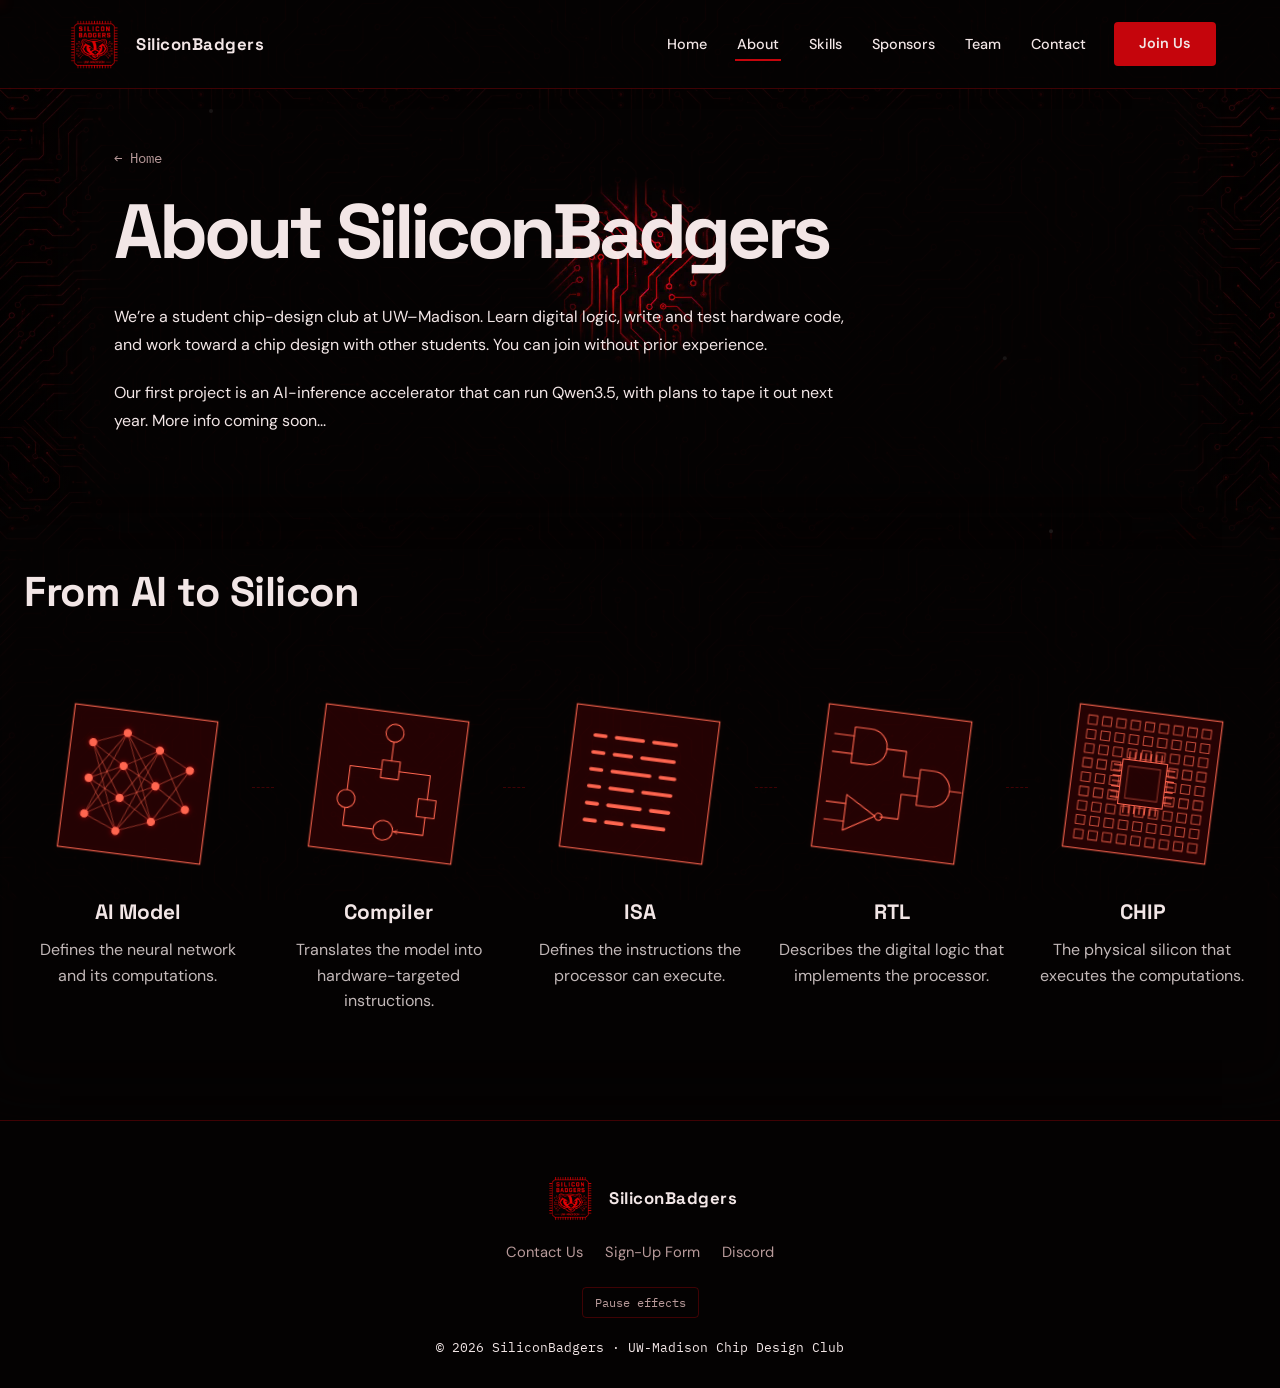
==== commit c3a29ee0: "Restore About and Skills pages and remove announcements" ====
--- a/about.html
+++ b/about.html
@@ -1,8 +1,177 @@
 <!DOCTYPE html>
-<html lang="en"><head>
+<html lang="en">
+<head>
+<!-- Must stay inline and run before first paint: it arms the pre-animation
+     hidden state for .reveal elements. Content is visible without it, so the
+     fade-in stays progressive enhancement. Do not move to main.js. -->
+<script>document.documentElement.classList.add("js-reveal");</script>
 <meta charset="UTF-8">
 <meta name="viewport" content="width=device-width, initial-scale=1.0">
 <title>About — SiliconBadgers</title>
-<link rel="canonical" href="https://siliconbadgers.com/">
-<meta http-equiv="refresh" content="0; url=index.html#about">
-</head><body><p>About is now on our <a href="index.html#about">Home page</a>.</p></body></html>
+<meta name="description" content="Our first project is an AI-inference accelerator that can run Qwen3.5, with plans to tape it out next year.">
+<link rel="canonical" href="https://siliconbadgers.com/about.html">
+<meta property="og:type" content="website">
+<meta property="og:title" content="About — SiliconBadgers">
+<meta property="og:description" content="Our first project is an AI-inference accelerator that can run Qwen3.5, with plans to tape it out next year.">
+<meta property="og:url" content="https://siliconbadgers.com/about.html">
+<meta property="og:image" content="https://siliconbadgers.com/assets/img/logo.png">
+<meta property="og:site_name" content="SiliconBadgers">
+<meta name="twitter:card" content="summary_large_image">
+<meta name="twitter:title" content="About — SiliconBadgers">
+<meta name="twitter:description" content="Our first project is an AI-inference accelerator that can run Qwen3.5, with plans to tape it out next year.">
+<meta name="twitter:image" content="https://siliconbadgers.com/assets/img/logo.png">
+<link rel="icon" href="/favicon.ico" sizes="16x16 32x32 48x48">
+<link rel="icon" type="image/png" sizes="32x32" href="assets/img/favicon-32.png">
+<link rel="icon" type="image/png" sizes="48x48" href="assets/img/favicon-48.png">
+<link rel="icon" type="image/png" sizes="96x96" href="assets/img/favicon-96.png">
+<link rel="icon" type="image/png" sizes="192x192" href="assets/img/favicon-192.png">
+<link rel="icon" type="image/png" sizes="512x512" href="assets/img/favicon-512.png">
+<link rel="apple-touch-icon" href="assets/img/apple-touch-icon.png">
+<link rel="stylesheet" href="assets/css/styles.css?v=33">
+<script defer src="assets/js/main.js?v=16"></script>
+<script defer src="assets/js/effects.js?v=18"></script>
+<script defer src="assets/js/interactions.js?v=3"></script>
+<script type="application/ld+json">
+{
+  "@context": "https://schema.org",
+  "@type": "Organization",
+  "name": "SiliconBadgers",
+  "alternateName": "SiliconBadgers",
+  "url": "https://siliconbadgers.com/",
+  "logo": "https://siliconbadgers.com/assets/img/logo.png",
+  "description": "SiliconBadgers is UW-Madison's first chip design club, teaching digital design, verification, and FPGA development while building an open-source LLM inference accelerator.",
+  "email": "rsharma232@wisc.edu",
+  "sameAs": [
+    "https://discord.gg/YP7TMagWwN"
+  ]
+}
+</script>
+
+<link rel="stylesheet" href="assets/css/chip-demos.css?v=9">
+<script defer src="assets/js/stack.js?v=2"></script>
+</head>
+<body>
+<a class="skip-link" href="#main-content">Skip to content</a>
+<div class="scroll-progress" id="scrollProgress"></div>
+
+<div class="circuit-bg"></div>
+<div class="circuit-glow"></div>
+<canvas class="circuit-signals" aria-hidden="true"></canvas>
+
+<header>
+  <nav>
+    <a class="brand" href="index.html">
+      <img src="assets/img/logo.png" width="60" height="60" alt="SiliconBadgers logo">
+      SiliconBadgers
+    </a>
+    <input type="checkbox" id="navCheck" class="nav-check" aria-label="Open navigation menu" aria-controls="navLinks">
+    <label for="navCheck" class="navtoggle" id="navToggle" aria-label="Toggle menu">
+      <span></span><span></span><span></span>
+    </label>
+    <ul class="navlinks" id="navLinks">
+      <li><a href="index.html">Home</a></li>
+      <li><a href="about.html" aria-current="page">About</a></li>
+      <li><a href="skills.html">Skills</a></li>
+      <li><a href="sponsors.html">Sponsors</a></li>
+      <li><a href="leadership.html">Team</a></li>
+      <li><a href="contact.html">Contact</a></li>
+      <li><a class="nav-cta" href="join.html">Join Us</a></li>
+    </ul>
+  </nav>
+</header>
+<main id="main-content">
+<section id="about" class="reveal page-section">
+  <p class="page-back"><a href="index.html">&larr; Home</a></p>
+  <h1 class="page-title">About SiliconBadgers</h1>
+  <div class="about-text">
+    <p>We’re a student chip-design club at UW–Madison. Learn digital logic, write and test hardware code, and work toward a chip design with other students. You can join without prior experience.</p>
+    <p>Our first project is an AI-inference accelerator that can run Qwen3.5, with plans to tape it out next year. More info coming soon...</p>
+  </div>
+</section>
+<section id="technology-stack" class="technology-stack" aria-labelledby="stack-heading">
+  <h2 id="stack-heading">From AI to Silicon</h2>
+  <div class="stack-stage">
+    <article class="stack-item" tabindex="0" aria-labelledby="stack-title-0">
+      <svg class="stack-svg" viewBox="0 0 240 270" role="img" aria-labelledby="stack-svg-title-0">
+        <title id="stack-svg-title-0">AI Model diagram</title>
+        <g class="stack-panel">
+          <g class="stack-surface"><rect x="-80" y="-80" width="160" height="160"/></g>
+          <g class="stack-symbols"><path d="M-55 -40L-18 -55" opacity=".42"/><path d="M-55 -40L-18 -18" opacity=".42"/><path d="M-55 -40L-18 18" opacity=".42"/><path d="M-55 -40L-18 55" opacity=".42"/><path d="M-55 0L-18 -55" opacity=".42"/><path d="M-55 0L-18 -18" opacity=".42"/><path d="M-55 0L-18 18" opacity=".42"/><path d="M-55 0L-18 55" opacity=".42"/><path d="M-55 40L-18 -55" opacity=".42"/><path d="M-55 40L-18 -18" opacity=".42"/><path d="M-55 40L-18 18" opacity=".42"/><path d="M-55 40L-18 55" opacity=".42"/><path d="M-18 -55L20 -40" opacity=".42"/><path d="M-18 -55L20 0" opacity=".42"/><path d="M-18 -55L20 40" opacity=".42"/><path d="M-18 -18L20 -40" opacity=".42"/><path d="M-18 -18L20 0" opacity=".42"/><path d="M-18 -18L20 40" opacity=".42"/><path d="M-18 18L20 -40" opacity=".42"/><path d="M-18 18L20 0" opacity=".42"/><path d="M-18 18L20 40" opacity=".42"/><path d="M-18 55L20 -40" opacity=".42"/><path d="M-18 55L20 0" opacity=".42"/><path d="M-18 55L20 40" opacity=".42"/><path d="M20 -40L56 -22" opacity=".42"/><path d="M20 -40L56 22" opacity=".42"/><path d="M20 0L56 -22" opacity=".42"/><path d="M20 0L56 22" opacity=".42"/><path d="M20 40L56 -22" opacity=".42"/><path d="M20 40L56 22" opacity=".42"/><circle class="stack-node" cx="-55" cy="-40" r="4"/><circle class="stack-node" cx="-55" cy="0" r="4"/><circle class="stack-node" cx="-55" cy="40" r="4"/><circle class="stack-node" cx="-18" cy="-55" r="4"/><circle class="stack-node" cx="-18" cy="-18" r="4"/><circle class="stack-node" cx="-18" cy="18" r="4"/><circle class="stack-node" cx="-18" cy="55" r="4"/><circle class="stack-node" cx="20" cy="-40" r="4"/><circle class="stack-node" cx="20" cy="0" r="4"/><circle class="stack-node" cx="20" cy="40" r="4"/><circle class="stack-node" cx="56" cy="-22" r="4"/><circle class="stack-node" cx="56" cy="22" r="4"/></g>
+        </g>
+        <g class="stack-arrow"><path d="M240 110H282M277 106L282 110L277 114"/></g>
+        <g class="stack-label" aria-hidden="true"><text text-anchor="middle" dominant-baseline="middle">AI Model</text></g>
+      </svg>
+      <h3 class="stack-sr-title" id="stack-title-0">AI Model</h3>
+      <p>Defines the neural network and its computations.</p>
+    </article>
+    <article class="stack-item" tabindex="0" aria-labelledby="stack-title-1">
+      <svg class="stack-svg" viewBox="0 0 240 270" role="img" aria-labelledby="stack-svg-title-1">
+        <title id="stack-svg-title-1">Compiler diagram</title><defs><marker id="stack-flow-head" viewBox="0 0 8 8" refX="7" refY="4" markerWidth="5" markerHeight="5" orient="auto"><path d="M1 1L7 4L1 7" fill="none" stroke="currentColor"/></marker></defs>
+        <g class="stack-panel">
+          <g class="stack-surface"><rect x="-80" y="-80" width="160" height="160"/></g>
+          <g class="stack-symbols"><g marker-end="url(#stack-flow-head)"><path d="M0 -47V-26M-10 -15H-45V12M10 -15H45V12M-45 32V52H-12M45 32V52H12"/></g><circle cx="0" cy="-57" r="10"/><rect x="-10" y="-26" width="20" height="20"/><circle cx="-45" cy="22" r="10"/><rect x="35" y="12" width="20" height="20"/><circle cx="0" cy="52" r="11"/></g>
+        </g>
+        <g class="stack-arrow"><path d="M240 110H282M277 106L282 110L277 114"/></g>
+        <g class="stack-label" aria-hidden="true"><text text-anchor="middle" dominant-baseline="middle">Compiler</text></g>
+      </svg>
+      <h3 class="stack-sr-title" id="stack-title-1">Compiler</h3>
+      <p>Translates the model into hardware-targeted instructions.</p>
+    </article>
+    <article class="stack-item" tabindex="0" aria-labelledby="stack-title-2">
+      <svg class="stack-svg" viewBox="0 0 240 270" role="img" aria-labelledby="stack-svg-title-2">
+        <title id="stack-svg-title-2">ISA diagram</title>
+        <g class="stack-panel">
+          <g class="stack-surface"><rect x="-80" y="-80" width="160" height="160"/></g>
+          <g class="stack-symbols"><path d="M-56 -48h12M-32 -48h30M10 -48h25" stroke-width="4"/><path d="M-56 -29h12M-32 -29h19M-1 -29h36" stroke-width="4"/><path d="M-56 -10h12M-32 -10h42M22 -10h16" stroke-width="4"/><path d="M-56 9h12M-32 9h25M5 9h31" stroke-width="4"/><path d="M-56 28h12M-32 28h36M16 28h20" stroke-width="4"/><path d="M-56 47h12M-32 47h18M-2 47h35" stroke-width="4"/></g>
+        </g>
+        <g class="stack-arrow"><path d="M240 110H282M277 106L282 110L277 114"/></g>
+        <g class="stack-label" aria-hidden="true"><text text-anchor="middle" dominant-baseline="middle">ISA</text></g>
+      </svg>
+      <h3 class="stack-sr-title" id="stack-title-2">ISA</h3>
+      <p>Defines the instructions the processor can execute.</p>
+    </article>
+    <article class="stack-item" tabindex="0" aria-labelledby="stack-title-3">
+      <svg class="stack-svg" viewBox="0 0 240 270" role="img" aria-labelledby="stack-svg-title-3">
+        <title id="stack-svg-title-3">RTL diagram</title>
+        <g class="stack-panel">
+          <g class="stack-surface"><rect x="-80" y="-80" width="160" height="160"/></g>
+          <g class="stack-symbols"><path d="M-70 -48H-48M-70 -28H-48M-70 28H-48M-70 48H-48M-10 -38H12V-10H30M-8 38H12V10H30M65 0H78"/><path d="M-48 -58H-30A20 20 0 0 1 -30 -18H-48ZM-48 18L-14 38L-48 58ZM30 -20H45A20 20 0 0 1 45 20H30Z"/><circle cx="-10" cy="38" r="4"/></g>
+        </g>
+        <g class="stack-arrow"><path d="M240 110H282M277 106L282 110L277 114"/></g>
+        <g class="stack-label" aria-hidden="true"><text text-anchor="middle" dominant-baseline="middle">RTL</text></g>
+      </svg>
+      <h3 class="stack-sr-title" id="stack-title-3">RTL</h3>
+      <p>Describes the digital logic that implements the processor.</p>
+    </article>
+    <article class="stack-item" tabindex="0" aria-labelledby="stack-title-4">
+      <svg class="stack-svg" viewBox="0 0 240 270" role="img" aria-labelledby="stack-svg-title-4">
+        <title id="stack-svg-title-4">CHIP diagram</title>
+        <g class="stack-panel">
+          <g class="stack-surface"><rect x="-80" y="-80" width="160" height="160"/></g>
+          <g class="stack-symbols"><rect x="-25" y="-25" width="50" height="50"/><rect x="-18" y="-18" width="36" height="36" opacity=".45"/><rect x="-69" y="-69" width="10" height="10" opacity=".7"/><rect x="-69" y="-53" width="10" height="10" opacity=".7"/><rect x="-69" y="-37" width="10" height="10" opacity=".7"/><rect x="-69" y="-21" width="10" height="10" opacity=".7"/><rect x="-69" y="-5" width="10" height="10" opacity=".7"/><rect x="-69" y="11" width="10" height="10" opacity=".7"/><rect x="-69" y="27" width="10" height="10" opacity=".7"/><rect x="-69" y="43" width="10" height="10" opacity=".7"/><rect x="-69" y="59" width="10" height="10" opacity=".7"/><rect x="-53" y="-69" width="10" height="10" opacity=".7"/><rect x="-53" y="-53" width="10" height="10" opacity=".7"/><rect x="-53" y="-37" width="10" height="10" opacity=".7"/><rect x="-53" y="-21" width="10" height="10" opacity=".7"/><rect x="-53" y="-5" width="10" height="10" opacity=".7"/><rect x="-53" y="11" width="10" height="10" opacity=".7"/><rect x="-53" y="27" width="10" height="10" opacity=".7"/><rect x="-53" y="43" width="10" height="10" opacity=".7"/><rect x="-53" y="59" width="10" height="10" opacity=".7"/><rect x="-37" y="-69" width="10" height="10" opacity=".7"/><rect x="-37" y="-53" width="10" height="10" opacity=".7"/><rect x="-37" y="-37" width="10" height="10" opacity=".7"/><rect x="-37" y="-21" width="10" height="10" opacity=".7"/><rect x="-37" y="-5" width="10" height="10" opacity=".7"/><rect x="-37" y="11" width="10" height="10" opacity=".7"/><rect x="-37" y="27" width="10" height="10" opacity=".7"/><rect x="-37" y="43" width="10" height="10" opacity=".7"/><rect x="-37" y="59" width="10" height="10" opacity=".7"/><rect x="-21" y="-69" width="10" height="10" opacity=".7"/><rect x="-21" y="-53" width="10" height="10" opacity=".7"/><rect x="-21" y="-37" width="10" height="10" opacity=".7"/><rect x="-21" y="27" width="10" height="10" opacity=".7"/><rect x="-21" y="43" width="10" height="10" opacity=".7"/><rect x="-21" y="59" width="10" height="10" opacity=".7"/><rect x="-5" y="-69" width="10" height="10" opacity=".7"/><rect x="-5" y="-53" width="10" height="10" opacity=".7"/><rect x="-5" y="-37" width="10" height="10" opacity=".7"/><rect x="-5" y="27" width="10" height="10" opacity=".7"/><rect x="-5" y="43" width="10" height="10" opacity=".7"/><rect x="-5" y="59" width="10" height="10" opacity=".7"/><rect x="11" y="-69" width="10" height="10" opacity=".7"/><rect x="11" y="-53" width="10" height="10" opacity=".7"/><rect x="11" y="-37" width="10" height="10" opacity=".7"/><rect x="11" y="27" width="10" height="10" opacity=".7"/><rect x="11" y="43" width="10" height="10" opacity=".7"/><rect x="11" y="59" width="10" height="10" opacity=".7"/><rect x="27" y="-69" width="10" height="10" opacity=".7"/><rect x="27" y="-53" width="10" height="10" opacity=".7"/><rect x="27" y="-37" width="10" height="10" opacity=".7"/><rect x="27" y="-21" width="10" height="10" opacity=".7"/><rect x="27" y="-5" width="10" height="10" opacity=".7"/><rect x="27" y="11" width="10" height="10" opacity=".7"/><rect x="27" y="27" width="10" height="10" opacity=".7"/><rect x="27" y="43" width="10" height="10" opacity=".7"/><rect x="27" y="59" width="10" height="10" opacity=".7"/><rect x="43" y="-69" width="10" height="10" opacity=".7"/><rect x="43" y="-53" width="10" height="10" opacity=".7"/><rect x="43" y="-37" width="10" height="10" opacity=".7"/><rect x="43" y="-21" width="10" height="10" opacity=".7"/><rect x="43" y="-5" width="10" height="10" opacity=".7"/><rect x="43" y="11" width="10" height="10" opacity=".7"/><rect x="43" y="27" width="10" height="10" opacity=".7"/><rect x="43" y="43" width="10" height="10" opacity=".7"/><rect x="43" y="59" width="10" height="10" opacity=".7"/><rect x="59" y="-69" width="10" height="10" opacity=".7"/><rect x="59" y="-53" width="10" height="10" opacity=".7"/><rect x="59" y="-37" width="10" height="10" opacity=".7"/><rect x="59" y="-21" width="10" height="10" opacity=".7"/><rect x="59" y="-5" width="10" height="10" opacity=".7"/><rect x="59" y="11" width="10" height="10" opacity=".7"/><rect x="59" y="27" width="10" height="10" opacity=".7"/><rect x="59" y="43" width="10" height="10" opacity=".7"/><rect x="59" y="59" width="10" height="10" opacity=".7"/><path d="M-18 -34v9M-18 25v9M-34 -18h9M25 -18h9"/><path d="M-12 -34v9M-12 25v9M-34 -12h9M25 -12h9"/><path d="M-6 -34v9M-6 25v9M-34 -6h9M25 -6h9"/><path d="M0 -34v9M0 25v9M-34 0h9M25 0h9"/><path d="M6 -34v9M6 25v9M-34 6h9M25 6h9"/><path d="M12 -34v9M12 25v9M-34 12h9M25 12h9"/><path d="M18 -34v9M18 25v9M-34 18h9M25 18h9"/></g>
+        </g>
+        <g class="stack-arrow"><path d="M240 110H282M277 106L282 110L277 114"/></g>
+        <g class="stack-label" aria-hidden="true"><text text-anchor="middle" dominant-baseline="middle">CHIP</text></g>
+      </svg>
+      <h3 class="stack-sr-title" id="stack-title-4">CHIP</h3>
+      <p>The physical silicon that executes the computations.</p>
+    </article>
+  </div>
+</section>
+
+</main>
+<footer>
+  <a class="brand" href="index.html">
+    <img src="assets/img/logo.png" width="54" height="54" alt="SiliconBadgers logo">
+    SiliconBadgers
+  </a>
+  <div class="flinks">
+    <a href="contact.html">Contact Us</a>
+    <a href="https://forms.gle/yjvHRH14iNGg6Zvt8" target="_blank" rel="noopener">Sign-Up Form</a>
+    <a href="https://discord.gg/YP7TMagWwN" target="_blank" rel="noopener">Discord</a>
+  </div>
+  <button class="effects-toggle" type="button" aria-pressed="false" hidden>Pause effects</button>
+  <p class="fine">© 2026 SiliconBadgers · UW-Madison Chip Design Club</p>
+</footer>
+</body>
+</html>
--- a/assets/css/styles.css
+++ b/assets/css/styles.css
@@ -0,0 +1,1026 @@
+@font-face{font-family:'Space Grotesk';src:url('../fonts/SpaceGrotesk[wght].ttf') format('truetype');font-weight:300 700;font-style:normal;font-display:swap;}
+@font-face{font-family:'DM Sans';src:url('../fonts/DMSans[opsz,wght].ttf') format('truetype');font-weight:100 1000;font-style:normal;font-display:swap;}
+@font-face{font-family:'IBM Plex Mono';src:url('../fonts/IBMPlexMono-Regular.ttf') format('truetype');font-weight:400;font-style:normal;font-display:swap;}
+/* ==========================================================================
+   SiliconBadgers — UW-Madison Chip Design Club
+   ==========================================================================
+   1.  Design tokens
+   2.  Reset & base
+   3.  Background layers
+   4.  Header / nav
+   5.  Hero
+   6.  Shared section rules
+   7.  Components (news, about, why-join, leadership, FAQ, signup, footer)
+   8.  Scroll reveal & animations
+   9.  Cursor-reactive glow system
+   10. Media queries
+   ========================================================================== */
+
+
+/* ==========================================================================
+   1. Design tokens
+   ========================================================================== */
+:root{
+  /* Only these nine base colors are approved. Use tokens in components. */
+  --bg-rgb:5 3 3;
+  --surface-rgb:13 8 8;
+  --ink-rgb:242 230 230;
+  --muted-rgb:184 154 154;
+  --uw-red-rgb:197 5 12;
+  --uw-red-dark-rgb:155 0 0;
+  --signal-rgb:255 102 80;
+  --discord-rgb:88 101 242;
+  --success-rgb:61 220 132;
+  --bg:rgb(var(--bg-rgb));
+  --surface:rgb(var(--surface-rgb));
+  --ink:rgb(var(--ink-rgb));
+  --muted:rgb(var(--muted-rgb));
+  --uw-red:rgb(var(--uw-red-rgb));
+  --uw-red-dark:rgb(var(--uw-red-dark-rgb));
+  --signal:rgb(var(--signal-rgb));
+  --discord:rgb(var(--discord-rgb));
+  --success:rgb(var(--success-rgb));
+  --border:rgb(var(--uw-red-rgb) / .3);
+  --line:var(--border);
+  /* Compatibility aliases do not add colors. */
+  --white:var(--ink);
+  --surface-2:var(--surface);
+  --uw-red-bright:var(--uw-red);
+  --red-950:var(--surface);
+  --red-900:var(--surface);
+  --red-850:var(--surface);
+
+  --mono:'IBM Plex Mono',monospace;
+  --heading:'Space Grotesk',sans-serif;
+  --sans:'DM Sans',sans-serif;
+  --page-heading-size:clamp(2.75rem,6vw,5rem);
+  --page-heading-weight:700;
+  --page-heading-spacing:-.055em;
+}
+
+
+/* ==========================================================================
+   2. Reset & base
+   ========================================================================== */
+*{box-sizing:border-box; margin:0; padding:0;}
+html{scroll-behavior:smooth;}
+body{
+  font-family:var(--sans);
+  background:var(--bg);
+  color:var(--ink);
+  line-height:1.6;
+  overflow-x:hidden;
+}
+a{color:inherit;}
+
+
+/* ==========================================================================
+   3. Background layers
+   ========================================================================== */
+
+/* Tiled circuit traces sitting behind everything. */
+.circuit-bg{
+  position:fixed; inset:0; z-index:-2;
+  background-color:var(--bg);
+  background-image:url("../img/circuit.webp");
+  background-repeat:repeat;
+  background-size:420px 420px;
+  opacity:0.55;
+  animation:circuitPulse 6s ease-in-out infinite;
+}
+.circuit-bg::after{
+  content:"";
+  position:absolute; inset:0;
+  background:radial-gradient(ellipse at 50% 0%, transparent 0%, rgb(var(--bg-rgb) / 0.3) 65%, rgb(var(--bg-rgb) / 0.6) 100%);
+}
+@keyframes circuitPulse{
+  0%,100%{opacity:0.5;}
+  50%{opacity:0.7;}
+}
+
+/* Blend the cursor spotlight above section backings, cards, and navigation.
+   Screen blending keeps the tile's black background transparent and preserves
+   light text; pointer-events:none leaves every control clickable. */
+.circuit-glow{
+  position:fixed; inset:0; z-index:110; pointer-events:none;
+  mix-blend-mode:screen;
+  background-image:url("../img/circuit.webp");
+  background-repeat:repeat;
+  background-size:420px 420px;
+  filter:brightness(3) saturate(1.7) drop-shadow(0 0 10px rgb(var(--uw-red-rgb) / 0.9));
+  -webkit-mask-image: radial-gradient(circle 130px at var(--mx,50%) var(--my,30%), black 0%, black 30%, transparent 72%), var(--portrait-cutouts, linear-gradient(black,black));
+  mask-image: radial-gradient(circle 130px at var(--mx,50%) var(--my,30%), black 0%, black 30%, transparent 72%), var(--portrait-cutouts, linear-gradient(black,black));
+  -webkit-mask-composite:source-in;
+  mask-composite:intersect;
+  opacity:0.65;
+  transition:opacity 0.4s ease;
+}
+
+
+/* ==========================================================================
+   4. Header / nav
+   ========================================================================== */
+header{
+  position:sticky; top:0; z-index:100;
+  background:rgb(var(--bg-rgb) / 0.3);
+  border-bottom:1px solid var(--border);
+}
+header::before{
+  content:""; position:absolute; inset:0; z-index:-1;
+  background:var(--bg);
+  opacity:var(--header-fade, 0.92);
+  transition:opacity 0.15s linear;
+  pointer-events:none;
+}
+nav{
+  max-width:1200px; margin:0 auto;
+  display:flex; align-items:center; justify-content:space-between;
+  padding:14px 24px; position:relative;
+}
+.brand{
+  display:flex; align-items:center; gap:12px;
+  color:var(--white); font-family:var(--heading); font-weight:700;
+  letter-spacing:0.5px; font-size:1.05rem;
+  text-decoration:none;
+}
+.brand img{height:60px; width:60px; border-radius:6px;}
+
+.navlinks{display:flex; align-items:center; gap:26px; list-style:none;}
+.navlinks a{
+  position:relative;
+  color:var(--ink); text-decoration:none; font-size:0.9rem;
+  font-family:var(--sans); font-weight:500; letter-spacing:0;
+  padding:6px 2px; border-bottom:2px solid transparent;
+  transition:all .15s ease;
+}
+.navlinks a:hover{color:var(--white); border-bottom-color:var(--uw-red);}
+
+/* Underline sweep on hover. */
+.navlinks a::after{
+  content:""; position:absolute; left:0; bottom:-2px; width:0; height:2px;
+  background:var(--uw-red-bright); transition:width 0.25s ease;
+}
+.navlinks a:hover::after{width:100%;}
+
+.navlinks a.nav-cta{
+  display:inline-flex;align-items:center;justify-content:center;min-width:102px;min-height:42px;
+  background:var(--uw-red); color:var(--white)!important;
+  padding:10px 18px; border-radius:4px; font-weight:600;
+  border-bottom:none!important;
+}
+.navlinks a.nav-cta:hover{background:var(--uw-red-dark)!important;}
+.navlinks a.nav-cta::after{display:none;}
+.navlinks a.nav-cta:focus-visible{outline:2px solid var(--white);outline-offset:4px;}
+
+/* Mobile menu is driven by this visually-hidden checkbox, so it opens and
+   closes with pure CSS even when JavaScript is unavailable. */
+.nav-check{
+  position:absolute; left:-9999px; width:1px; height:1px; opacity:0;
+}
+.navtoggle{
+  display:none; flex-direction:column; justify-content:center; gap:5px;
+  width:36px; height:32px; background:transparent; border:none; cursor:pointer;
+  padding:0;
+}
+.navtoggle span{
+  display:block; width:100%; height:2px; background:var(--white);
+  border-radius:2px; transition:transform .25s ease, opacity .25s ease;
+  pointer-events:none;
+}
+.nav-check:checked ~ .navtoggle span:nth-child(1){transform:translateY(7px) rotate(45deg);}
+.nav-check:checked ~ .navtoggle span:nth-child(2){opacity:0;}
+.nav-check:checked ~ .navtoggle span:nth-child(3){transform:translateY(-7px) rotate(-45deg);}
+
+
+/* ==========================================================================
+   5. Hero
+   ========================================================================== */
+.hero{
+  position:relative;
+  background:radial-gradient(circle at 30% 20%, rgb(var(--uw-red-rgb) / 0.3), transparent 60%);
+  color:var(--white);
+  padding:32px 24px 40px;
+  text-align:center;
+  overflow:hidden;
+  border-bottom:1px solid var(--border);
+}
+.hero::before{
+  content:""; position:absolute; inset:-20%; z-index:0;
+  background:radial-gradient(circle at 35% 30%, rgb(var(--uw-red-rgb) / 0.15), transparent 55%);
+  animation:heroGlowMove 8s ease-in-out infinite;
+  pointer-events:none;
+}
+@keyframes heroGlowMove{
+  0%,100%{transform:translate(-4%,-2%) scale(1);}
+  50%{transform:translate(4%,2%) scale(1.08);}
+}
+.hero-inner{position:relative; z-index:1; max-width:820px; margin:0 auto;}
+
+.logo-wrap{
+  position:relative; display:inline-block; margin-bottom:26px;
+}
+/* Soft red bloom behind the logo. */
+.logo-wrap::after{
+  content:""; position:absolute; z-index:-2;
+  inset:6%;
+  background:rgb(var(--uw-red-rgb) / 0.6);
+  filter:blur(34px);
+  border-radius:50%;
+  pointer-events:none;
+}
+/* Denser circuit tile behind the logo, revealed by the cursor via
+   --logo-fade on the black cover below. */
+.logo-circuit-dense{
+  position:absolute; z-index:-1;
+  inset:17%;
+  background-image:url("../img/circuit.webp");
+  background-repeat:repeat;
+  background-size:180px 180px;
+  filter:brightness(1.6) saturate(1.5);
+  border-radius:6%;
+  pointer-events:none;
+}
+.logo-wrap::before{
+  content:""; position:absolute; z-index:0;
+  inset:17%;
+  background:var(--bg);
+  border-radius:6%;
+  opacity:var(--logo-fade, 0.97);
+  transition:opacity 0.15s linear;
+  pointer-events:none;
+}
+.hero img.logo{
+  position:relative; z-index:1;
+  width:320px; height:320px;
+  border-radius:22px;
+}
+.hero h1{
+  font-size:clamp(1.7rem, 4vw, 2.6rem); font-weight:800;
+  letter-spacing:-0.5px; margin-bottom:14px;
+  color:var(--white);
+}
+.hero-btns{display:flex; gap:16px; justify-content:center; flex-wrap:wrap;}
+.sponsor-banner{
+  display:flex; flex-direction:column; align-items:center; gap:10px;
+  width:fit-content; max-width:100%; margin:28px auto 0; padding:12px 20px 12px 12px;
+  background:rgb(var(--surface-rgb) / 0.9); border:1px solid var(--border); border-radius:12px;
+  text-align:left; text-decoration:none;
+  transition:border-color .2s ease, background .2s ease;
+}
+.sponsor-banner:hover{border-color:var(--uw-red-bright); background:var(--surface-2);}
+.sponsor-banner:focus-visible{outline:2px solid var(--white); outline-offset:5px;}
+.sponsor-banner > .sponsor-eyebrow{margin:0; text-align:center;}
+.sponsor-banner-partners{display:flex; align-items:center; gap:18px;}
+.sponsor-banner-partner{display:flex; align-items:center; gap:12px;}
+.sponsor-banner img{width:82px; height:82px; object-fit:contain; flex-shrink:0; background:var(--ink); border-radius:6px;}
+.sponsor-banner-partner-tesla{width:82px; height:82px; overflow:hidden; border-radius:6px; background:var(--ink); justify-self:center;}
+.sponsor-banner-partner-tesla img{object-fit:cover;}
+.sponsor-banner-divider{width:1px; height:50px; background:var(--border);}
+.sponsor-eyebrow{display:block; color:var(--muted); font-family:var(--mono); font-size:0.875rem; margin-bottom:5px;}
+
+
+/* ==========================================================================
+   6. Shared section rules
+   ========================================================================== */
+section{padding:90px 24px; max-width:1100px; margin:0 auto;}
+
+/* Opt out of the centred column for full-bleed sections (hero, signup). */
+.section-full{max-width:none;}
+
+h2{font-size:clamp(1.8rem,3.5vw,2.6rem); font-weight:800; margin-bottom:16px; letter-spacing:-0.5px; color:var(--white);}
+.about-compact{padding-top:20px; padding-bottom:48px;}
+.section-intro{color:var(--muted); max-width:680px; margin-bottom:48px; font-size:1.05rem;}
+
+/* Buttons */
+.btn{
+  position:relative; overflow:hidden;
+  display:inline-block; padding:14px 28px; border-radius:6px;
+  font-weight:700; text-decoration:none; font-size:0.95rem;
+  transition:transform .15s ease, box-shadow .15s ease;
+  font-family:var(--sans);
+}
+.btn:hover{transform:translateY(-2px);}
+/* Shine sweep across the button on hover. */
+.btn::before{
+  content:""; position:absolute; top:0; left:-60%; width:40%; height:100%;
+  background:linear-gradient(120deg, transparent, rgb(var(--ink-rgb) / 0.3), transparent);
+  transform:skewX(-20deg);
+  transition:left 0.6s ease;
+}
+.btn:hover::before{left:120%;}
+.btn-primary{background:var(--uw-red); color:var(--white); box-shadow:0 4px 24px rgb(var(--uw-red-rgb) / 0.6);}
+.btn-primary:hover{background:var(--uw-red-dark);}
+.btn-discord{background:var(--discord); color:var(--white);}
+.btn-discord:hover{background:rgb(var(--discord-rgb) / .6);}
+
+
+/* ==========================================================================
+   7. Components
+   ========================================================================== */
+
+/* ---- news ---- */
+/* Sits directly under the hero, so it carries the tighter top padding that
+   .about-compact used to have as the first section on the page. */
+.news-section{padding-top:44px; padding-bottom:14px;}
+.news-card{
+  position:relative;
+  display:grid; grid-template-columns:1.4fr 0.6fr; gap:34px; align-items:center;
+  background:linear-gradient(160deg, rgb(var(--uw-red-rgb) / 0.3), rgb(var(--surface-rgb) / 0.3));
+  border:1px solid var(--border); border-radius:14px;
+  padding:30px 30px 28px;
+  overflow:hidden;
+  transition:transform 0.25s ease, box-shadow 0.25s ease, border-color 0.25s ease;
+}
+/* Accent bar goes on ::after, not ::before: ::before is the cursor-glow
+   cover (section 9) and would paint straight over it. */
+.news-card::after{
+  content:""; position:absolute; top:0; left:0; right:0; height:3px; z-index:2;
+  background:linear-gradient(90deg, var(--uw-red), var(--uw-red-bright));
+  opacity:0.85;
+}
+.news-card:hover{
+  transform:translateY(-4px);
+  border-color:var(--uw-red);
+  box-shadow:0 12px 40px rgb(var(--uw-red-rgb) / 0.3);
+}
+.news-tag{
+  display:inline-flex; align-items:center; gap:8px;
+  font-family:var(--mono); font-size:0.66rem; letter-spacing:1.2px;
+  text-transform:uppercase; color:var(--ink);
+  background:rgb(var(--uw-red-rgb) / 0.15); border:1px solid var(--border);
+  border-radius:999px; padding:5px 13px; margin-bottom:14px;
+}
+.news-tag::before{
+  content:""; width:7px; height:7px; border-radius:50%;
+  background:var(--uw-red-bright);
+  box-shadow:0 0 8px 1px rgb(var(--uw-red-rgb) / 0.9);
+  animation:newsBlink 2s ease-in-out infinite;
+}
+@keyframes newsBlink{
+  0%,100%{opacity:1;}
+  50%{opacity:0.25;}
+}
+.news-body h3{
+  font-size:clamp(1.8rem, 3.5vw, 2.35rem); line-height:1.2; font-weight:800; letter-spacing:-0.3px;
+  color:var(--white); margin-bottom:10px;
+}
+.news-body p{color:var(--muted); font-size:0.96rem; line-height:1.55;}
+.news-note{margin-top:12px; font-size:0.87rem!important; color:var(--muted)!important;}
+.news-note a{color:var(--uw-red-bright); text-decoration:underline;}
+.news-note a:hover{color:var(--white);}
+.news-when{
+  display:grid; gap:14px;
+  border-left:1px solid var(--border); padding-left:28px;
+}
+.news-label{
+  display:block; font-family:var(--mono); font-size:0.64rem;
+  letter-spacing:1.2px; text-transform:uppercase; color:var(--muted);
+  margin-bottom:3px;
+}
+.news-value{display:block; color:var(--white); font-weight:700; font-size:1rem; line-height:1.35;}
+
+/* ---- about ---- */
+.about-grid{display:grid; grid-template-columns:1.1fr 0.9fr; gap:50px; align-items:start;}
+.about-grid-single{grid-template-columns:1fr; max-width:800px;}
+.about-text p{margin-bottom:14px; color:var(--muted); font-size:0.98rem; line-height:1.55;}
+.about-text strong{color:var(--uw-red-bright);}
+
+/* ---- why join ---- */
+.why-grid{display:grid; grid-template-columns:repeat(3,1fr); gap:24px;}
+.why-card{
+  background:rgb(var(--surface-rgb) / 0.3); border:1px solid var(--border); border-radius:14px;
+  padding:28px; box-shadow:0 6px 30px rgb(var(--bg-rgb) / 0.6);
+  position:relative; overflow:hidden;
+  transition:transform 0.25s ease, box-shadow 0.25s ease, border-color 0.25s ease;
+}
+.why-card:hover{
+  transform:translateY(-6px);
+  border-color:var(--uw-red);
+  box-shadow:0 12px 40px rgb(var(--uw-red-rgb) / 0.3);
+}
+.why-card .icon{
+  width:46px; height:46px; border-radius:10px; background:var(--red-950);
+  border:1px solid var(--border);
+  color:var(--uw-red-bright); display:flex; align-items:center; justify-content:center;
+  font-family:var(--mono); font-weight:700; font-size:1.1rem; margin-bottom:16px;
+}
+.why-card h3{font-size:1.1rem; margin-bottom:10px; font-weight:700; color:var(--white);}
+.why-card p{color:var(--muted); font-size:0.94rem;}
+
+/* ---- sponsors ---- */
+.sponsor-thanks{max-width:780px; margin:0 0 28px; color:var(--muted); font-size:1rem;}
+.sponsor-list{display:grid; grid-template-columns:repeat(3,minmax(0,1fr)); gap:20px;}
+.sponsor-feature{
+  text-decoration:none; transition:border-color .2s ease;
+  display:flex; flex-direction:column; gap:20px; text-align:center; min-width:0;
+  padding:20px; background:rgb(var(--surface-rgb) / 0.9);
+  border:1px solid var(--border); border-radius:14px;
+}
+.sponsor-feature:hover{border-color:var(--uw-red-bright);}
+.sponsor-feature:focus-visible{outline:2px solid var(--white); outline-offset:5px;}
+.sponsor-logo-panel{display:flex; align-items:center; justify-content:center; width:100%; height:180px; background:var(--ink); border-radius:10px; padding:16px;}
+.sponsor-logo-panel img{display:block; width:100%; max-height:100%; object-fit:contain;}
+.sponsor-logo-panel-tesla{padding:4px; overflow:hidden;}
+.sponsor-logo-panel-tesla img{transform:scale(1.15);}
+.sponsor-logo-panel-amazon{overflow:hidden;}
+.sponsor-logo-panel-amazon img{transform:scale(1.25);}
+.sponsor-feature-copy h3{font-size:clamp(1.1rem,2vw,1.4rem); line-height:1.25; color:var(--white); margin-bottom:0;}
+.sponsor-feature-copy p{font-size:1rem; color:var(--muted); max-width:520px;}
+.sponsor-invitation{max-width:780px; margin:28px 0 0; text-align:left; font-size:1rem; color:var(--muted);}
+.sponsor-invitation a{color:var(--white); text-decoration:underline; text-underline-offset:3px;}
+.sponsor-invitation a:hover{color:var(--uw-red-bright);}
+
+/* ---- leadership ---- */
+.lead-grid{display:grid; grid-template-columns:repeat(6,minmax(0,1fr)); gap:22px;}
+.lead-grid > .lead-card{grid-column:span 2;}
+.lead-card{
+  display:flex; flex-direction:column;
+  text-align:center; background:rgb(var(--surface-rgb) / 0.3); border:1px solid var(--border);
+  border-radius:14px; padding:26px 18px; box-shadow:0 6px 30px rgb(var(--bg-rgb) / 0.6);
+  position:relative; overflow:hidden;
+  transition:transform 0.25s ease, box-shadow 0.25s ease, border-color 0.25s ease;
+}
+.lead-card:hover{
+  transform:translateY(-8px) scale(1.02);
+  border-color:var(--uw-red);
+  box-shadow:0 14px 44px rgb(var(--uw-red-rgb) / 0.3);
+}
+.lead-card:hover .avatar{
+  box-shadow:0 0 24px 4px rgb(var(--uw-red-rgb) / 0.6);
+}
+.avatar{
+  width:110px; height:110px; border-radius:50%; margin:0 auto 16px;
+  background:linear-gradient(135deg, var(--red-950), var(--red-900));
+  display:flex; align-items:center; justify-content:center;
+  border:3px solid var(--uw-red); position:relative;
+  transition:box-shadow 0.3s ease;
+}
+.avatar svg{width:52px; height:52px; opacity:0.6;}
+.avatar img{width:100%; height:100%; object-fit:cover; border-radius:50%;}
+.lead-card h3{font-size:1.05rem; font-weight:700; margin-bottom:4px; color:var(--white);}
+.role-badge{
+  /* align-self keeps the pill hugging its text: as a flex child a block-level
+     box would otherwise stretch to the full card width. */
+  align-self:center; max-width:100%;
+  display:inline-block; font-family:var(--mono); font-size:0.65rem;
+  color:var(--ink); background:rgb(var(--uw-red-rgb) / 0.15); padding:4px 11px;
+  border:1px solid var(--border);
+  border-radius:999px; margin-top:6px; letter-spacing:0.15px;
+  line-height:1.45; text-wrap:balance;
+}
+.lead-email{font-size:0.78rem; margin-top:auto; padding-top:10px;}
+.lead-email a{color:var(--uw-red-bright); text-decoration:none;}
+.lead-email a:hover{text-decoration:underline;}
+
+/* ---- FAQ ---- */
+.faq-item{
+  border-bottom:1px solid var(--border); padding:22px 0;
+}
+.faq-q{
+  display:flex; justify-content:space-between; align-items:center;
+  cursor:pointer; font-weight:700; font-size:1.03rem; gap:16px;
+  color:var(--white);
+}
+.faq-q .plus{
+  font-family:var(--mono); color:var(--uw-red-bright); font-size:1.3rem; flex-shrink:0;
+  transition:transform .2s ease;
+}
+.faq-item.open .plus{transform:rotate(45deg);}
+.faq-a{
+  max-height:0; overflow:hidden; transition:max-height .25s ease;
+  color:var(--muted); font-size:0.96rem;
+}
+.faq-item.open .faq-a{max-height:300px; margin-top:14px;}
+
+/* ---- skills ---- */
+.skills-grid{display:grid; grid-template-columns:repeat(4,1fr); gap:24px;}
+.skill-card{
+  position:relative;
+  background:linear-gradient(160deg, rgb(var(--uw-red-rgb) / 0.3), rgb(var(--surface-rgb) / 0.3));
+  border:1px solid var(--border); border-radius:14px;
+  padding:28px 24px 24px;
+  overflow:hidden;
+  transition:transform 0.25s ease, box-shadow 0.25s ease, border-color 0.25s ease;
+}
+.skill-card::before{
+  content:""; position:absolute; top:0; left:0; right:0; height:3px;
+  background:linear-gradient(90deg, var(--uw-red), var(--uw-red-bright));
+  opacity:0.85;
+}
+.skill-card:hover{
+  transform:translateY(-6px);
+  border-color:var(--uw-red);
+  box-shadow:0 12px 40px rgb(var(--uw-red-rgb) / 0.3);
+}
+.skill-icon{
+  font-family:var(--mono); font-size:2rem; font-weight:700;
+  background:linear-gradient(135deg, var(--uw-red-bright), var(--uw-red));
+  -webkit-background-clip:text; background-clip:text; color:transparent;
+  margin-bottom:14px; letter-spacing:1px;
+}
+.skill-card h3{font-size:1.08rem; margin-bottom:10px; font-weight:700; color:var(--white);}
+.skill-card p{color:var(--muted); font-size:0.93rem;}
+
+/* ---- contact ---- */
+.contact-form{
+  max-width:560px;
+}
+.form-row{
+  margin-bottom:20px;
+  display:flex;
+  flex-direction:column;
+}
+.form-row label{
+  font-weight:700;
+  color:var(--white);
+  margin-bottom:8px;
+  font-size:0.95rem;
+}
+.form-row label .optional{
+  font-weight:400;
+  color:var(--muted);
+  font-size:0.85rem;
+}
+.form-row input,
+.form-row textarea{
+  background:rgb(var(--surface-rgb) / 0.6);
+  border:1px solid var(--border);
+  border-radius:8px;
+  padding:12px 14px;
+  color:var(--ink);
+  font-family:inherit;
+  font-size:0.95rem;
+  resize:vertical;
+  transition:border-color 0.2s ease, box-shadow 0.2s ease;
+}
+.form-row input:focus,
+.form-row textarea:focus{
+  outline:none;
+  border-color:var(--uw-red);
+  box-shadow:0 0 0 3px rgb(var(--uw-red-rgb) / 0.15);
+}
+.form-status{
+  margin-top:14px;
+  font-size:0.9rem;
+  color:var(--muted);
+  min-height:1.2em;
+}
+.form-status.success{color:var(--success);}
+.form-status.error{color:var(--uw-red-bright);}
+
+/* ---- signup ---- */
+.signup{
+  background:radial-gradient(circle at 70% 30%, rgb(var(--uw-red-rgb) / 0.3), rgb(var(--surface-rgb) / 0.3) 75%);
+  border:1px solid var(--border);
+  border-radius:20px; padding:60px 40px; color:var(--white); text-align:center;
+  position:relative; overflow:hidden;
+  max-width:1100px; margin:0 auto;
+  animation:borderPulse 3.5s ease-in-out infinite;
+}
+@keyframes borderPulse{
+  0%,100%{box-shadow:0 0 0 0 rgb(var(--uw-red-rgb) / 0.3);}
+  50%{box-shadow:0 0 0 8px transparent;}
+}
+.signup-inner{position:relative;}
+.signup-note{
+  margin-top:36px;
+  font-size:0.88rem;
+  color:var(--muted);
+}
+.signup-note a{color:var(--ink); text-decoration:underline;}
+.signup-note a:hover{color:var(--white);}
+.signup h2{color:var(--white);}
+.signup p{color:var(--muted); max-width:560px; margin:0 auto 34px;}
+.signup-btns{display:flex; gap:16px; justify-content:center; flex-wrap:wrap;}
+
+/* ---- footer ---- */
+footer{
+  background:rgb(var(--surface-rgb) / 0.3); border-top:1px solid var(--border); color:var(--muted); padding:50px 24px 30px;
+  text-align:center; margin-top:40px; position:relative; overflow:hidden;
+}
+footer .brand{justify-content:center; margin-bottom:16px;}
+footer .brand img{height:54px; width:54px;}
+footer .flinks{display:flex; gap:22px; justify-content:center; margin-bottom:22px; flex-wrap:wrap;}
+footer .flinks a{color:var(--muted); text-decoration:none; font-size:0.92rem;}
+footer .flinks a:hover{color:var(--white); text-decoration:underline;}
+footer .fine{font-size:0.8rem; color:var(--ink); font-family:var(--mono);}
+
+
+/* ==========================================================================
+   8. Scroll reveal & animations
+   ========================================================================== */
+
+/* Scroll progress bar */
+.scroll-progress{
+  position:fixed; top:0; left:0; height:3px; width:0%;
+  background:linear-gradient(90deg, var(--uw-red-dark), var(--uw-red-bright));
+  box-shadow:0 0 12px 1px rgb(var(--uw-red-rgb) / 0.9);
+  z-index:1000; transition:width 0.08s linear;
+}
+
+/* Scroll reveal.
+   Content is visible by default, so it still renders with no JS and no
+   IntersectionObserver. The hidden pre-animation state only turns on once
+   html.js-reveal is set by the inline script in <head>, which makes the
+   fade-in progressive enhancement rather than a requirement. */
+.reveal{ opacity:1; transform:none; }
+.reveal-stagger > *{ opacity:1; transform:none; }
+html.js-reveal .reveal{
+  opacity:0; transform:translateY(36px);
+  transition:opacity 0.8s ease, transform 0.8s ease;
+}
+html.js-reveal .reveal.in-view{opacity:1; transform:translateY(0);}
+html.js-reveal .reveal-stagger > *{
+  opacity:0; transform:translateY(24px);
+  transition:opacity 0.6s ease, transform 0.6s ease;
+}
+html.js-reveal .reveal-stagger.in-view > *{opacity:1; transform:translateY(0);}
+.reveal-stagger.in-view > *:nth-child(1){transition-delay:0.05s;}
+.reveal-stagger.in-view > *:nth-child(2){transition-delay:0.15s;}
+.reveal-stagger.in-view > *:nth-child(3){transition-delay:0.25s;}
+.reveal-stagger.in-view > *:nth-child(4){transition-delay:0.35s;}
+.reveal-stagger.in-view > *:nth-child(5){transition-delay:0.45s;}
+.reveal-stagger.in-view > *:nth-child(6){transition-delay:0.55s;}
+
+
+/* ==========================================================================
+   9. Cursor-reactive glow system
+   ==========================================================================
+   Each surface gets a black cover on ::before whose opacity is driven by
+   --glow-fade, written per-element by main.js based on cursor distance.
+   Direct children are lifted above the cover so they stay readable. */
+.why-card::before, .lead-card::before, .news-card::before,
+.signup::before, footer::before{
+  content:""; position:absolute; inset:0; z-index:0;
+  background:var(--bg);
+  opacity:var(--glow-fade, 0.94);
+  border-radius:inherit;
+  transition:opacity 0.15s linear;
+  pointer-events:none;
+}
+.why-card > *, .lead-card > *, .news-card > *,
+.signup > *, footer > *{
+  position:relative; z-index:1;
+}
+
+
+/* ==========================================================================
+   10. Media queries
+   ========================================================================== */
+@media(max-width:900px){
+  .why-grid{grid-template-columns:1fr;}
+  .skills-grid{grid-template-columns:repeat(2,1fr);}
+  .news-card{grid-template-columns:1fr; gap:24px;}
+  .news-when{
+    border-left:none; border-top:1px solid var(--border);
+    padding-left:0; padding-top:22px;
+    grid-template-columns:repeat(3,1fr); gap:18px;
+  }
+}
+
+@media(max-width:560px){
+  .skills-grid{grid-template-columns:1fr;}
+}
+
+@media(max-width:760px){
+  .lead-grid{grid-template-columns:repeat(auto-fit,minmax(min(240px,100%),1fr));}
+  .lead-grid > .lead-card,
+  .lead-grid > .lead-card:nth-child(4){grid-column:auto;}
+  .sponsor-list{grid-template-columns:1fr;}
+  .sponsor-feature{gap:20px; padding:20px;}
+  .sponsor-logo-panel{width:100%; max-width:280px; margin:0 auto;}
+  .sponsor-feature-copy p{margin:0 auto;}
+  .sponsor-banner{gap:10px; width:100%; padding:14px;}
+  .sponsor-banner-partners{display:grid; grid-template-columns:repeat(3,minmax(0,1fr)); gap:12px; width:100%;}
+  .sponsor-banner-partner{justify-content:center;}
+  .sponsor-banner img{width:min(64px,19vw); height:min(64px,19vw);}
+  .sponsor-banner-partner-tesla{width:min(64px,19vw); height:min(64px,19vw);}
+  .sponsor-banner-divider{display:none;}
+  .about-grid{grid-template-columns:1fr;}
+  section{padding:60px 20px;}
+  .news-section{padding-top:36px; padding-bottom:10px;}
+  .news-card{padding:26px 22px 24px;}
+  .news-when{grid-template-columns:1fr; gap:14px;}
+  .signup{padding:44px 24px;}
+}
+
+@media(max-width:1100px){
+  .navtoggle{display:flex;}
+  .navlinks{
+    position:absolute; top:100%; left:0; right:0;
+    flex-direction:column; align-items:stretch; gap:0;
+    background:rgb(var(--bg-rgb) / 0.9); border-bottom:1px solid var(--border);
+    max-height:0; overflow:hidden; opacity:0;
+    transition:max-height .3s ease, opacity .25s ease;
+  }
+  .navlinks.open, .nav-check:checked ~ .navlinks{max-height:min(520px, calc(100dvh - 90px)); overflow-y:auto; opacity:1;}
+  .navlinks li{width:100%;}
+  .navlinks a{
+    display:block; padding:16px 24px; border-bottom:1px solid var(--border);
+    font-size:1rem;
+  }
+  .navlinks a.nav-cta{
+    display:flex;margin:10px 24px 18px;border-radius:4px;text-align:center;
+  }
+}
+
+/* Touch-only fallback: works even with no JS at all. JS gives a smooth
+   position-tracking glow; this gives an instant reveal the moment a finger
+   is actually down on the element. */
+@media (hover:none){
+  /* cursor:pointer nudges iOS Safari into treating these as tappable so
+     :active actually engages without any JS */
+  .logo-wrap, header, .why-card, .news-card,
+  .lead-card, .signup, footer{ cursor:pointer; }
+  .logo-wrap:active::before{opacity:0.12;}
+  header:active::before{opacity:0.15;}
+  .why-card:active::before, .lead-card:active::before,
+  .news-card:active::before,
+  .signup:active::before, footer:active::before{opacity:0.15;}
+}
+
+@media (prefers-reduced-motion: reduce){
+  .circuit-bg, .hero img.logo, .hero::before, .signup,
+  .news-tag::before{animation:none!important;}
+  .reveal, .reveal-stagger > *{opacity:1!important; transform:none!important; transition:none!important;}
+}
+
+/* Circuit motion enhancements — preserve the original design and layout. */
+/* Shared multipage structure. */
+main{min-height:calc(100vh - 350px);}
+.page-section{padding-top:60px;padding-bottom:80px;}
+.page-title{
+  font-size:var(--page-heading-size);font-weight:var(--page-heading-weight);letter-spacing:var(--page-heading-spacing);
+  color:var(--white);margin-bottom:26px;line-height:1.2;
+}
+.page-back{font:13px var(--mono);margin-bottom:18px;color:var(--muted);}
+.page-back a{text-decoration:none;}
+.page-back a:hover{color:var(--white);}
+.signup .page-back{margin-bottom:18px;font:13px var(--mono);}
+.page-link{display:inline-flex;align-items:center;gap:12px;margin-top:22px;color:var(--white);text-underline-offset:5px;}
+.page-link span{transition:transform .25s;}
+.page-link:hover span{transform:translateX(4px);}
+.home-announcement{padding-bottom:55px;}
+.navlinks a[aria-current="page"]{color:var(--white);border-bottom-color:var(--uw-red-bright);}
+.navlinks a[aria-current="page"]::after{width:100%;}
+.skip-link{position:fixed;top:10px;left:10px;padding:12px 18px;background:var(--uw-red);color:var(--ink);z-index:1001;transform:translateY(-160%);}
+.skip-link:focus{transform:translateY(0);}
+.nav-check:focus-visible + .navtoggle{outline:2px solid white;outline-offset:5px;}
+
+.circuit-signals{
+  position:fixed; inset:0; width:100%; height:100%; z-index:-1;
+  pointer-events:none; opacity:.82;
+}
+.logo-wrap{
+  transform:perspective(800px) rotateX(var(--tilt-x,0deg)) rotateY(var(--tilt-y,0deg));
+  transition:transform .45s cubic-bezier(.2,.8,.2,1);
+}
+.logo-wrap::after{animation:core-breathe 5s ease-in-out infinite;}
+.hero img.logo{animation:logo-arrive 1.1s cubic-bezier(.2,.8,.2,1) both;}
+.hero h1{animation:hero-arrive .9s .15s both;}
+.hero-btns{animation:hero-arrive .9s .3s both;}
+.sponsor-banner{animation:hero-arrive .9s .45s both;}
+@keyframes core-breathe{
+  0%,100%{opacity:.6;transform:scale(.95);}
+  50%{opacity:1;transform:scale(1.1);}
+}
+@keyframes logo-arrive{
+  from{opacity:0;transform:translateY(18px) scale(.92);filter:blur(5px);}
+  to{opacity:1;transform:none;filter:none;}
+}
+@keyframes hero-arrive{
+  from{opacity:0;transform:translateY(15px);}
+  to{opacity:1;transform:none;}
+}
+.skill-card,.lead-card,.sponsor-feature{
+  transition:transform .35s cubic-bezier(.2,.8,.2,1),box-shadow .35s,border-color .35s;
+}
+@media(hover:hover) and (pointer:fine){
+  .skill-card:hover,.lead-card:hover,.sponsor-feature:hover{
+    transform:perspective(1000px) translateY(-6px) rotateX(var(--card-x,0deg)) rotateY(var(--card-y,0deg));
+    box-shadow:0 16px 38px rgb(var(--uw-red-rgb) / 0.15);
+    border-color:rgb(var(--uw-red-rgb) / 0.6);
+  }
+  .sponsor-feature:hover{box-shadow:0 10px 30px rgb(var(--uw-red-rgb) / 0.15);}
+}
+.skill-card::after{
+  content:""; position:absolute; inset:0; pointer-events:none;
+  background:radial-gradient(240px circle at var(--card-mx,50%) var(--card-my,0%),rgb(var(--uw-red-rgb) / 0.15),transparent 70%);
+  opacity:0; transition:opacity .35s;
+}
+.skill-card:hover::after{opacity:1;}
+.skill-icon{transition:transform .35s,text-shadow .35s;}
+.skill-card:hover .skill-icon{transform:translateX(4px);text-shadow:0 0 20px rgb(var(--uw-red-rgb) / 0.3);}
+.btn .button-ripple{
+  position:absolute; width:16px; height:16px; margin:-8px;
+  background:rgb(var(--ink-rgb) / 0.3); border-radius:50%; pointer-events:none;
+  animation:button-ripple .65s ease-out forwards;
+}
+@keyframes button-ripple{to{transform:scale(28);opacity:0;}}
+.effects-toggle{
+  display:block; margin:0 auto 20px; padding:7px 12px; background:transparent;
+  color:var(--muted); border:1px solid var(--border); border-radius:4px;
+  font:12px var(--mono); cursor:pointer;
+}
+.effects-toggle[hidden]{display:none;}
+.effects-toggle:hover{color:var(--ink);border-color:var(--uw-red-bright);}
+.effects-toggle:focus-visible{outline:2px solid white;outline-offset:4px;}
+html.effects-paused *,html.effects-paused *::before,html.effects-paused *::after{
+  animation-play-state:paused!important;
+}
+html.effects-paused .logo-wrap{transform:none;}
+@media(prefers-reduced-motion:reduce){
+  html{scroll-behavior:auto;}
+  *,*::before,*::after{animation:none!important;transition:none!important;}
+  .circuit-signals,.effects-toggle{display:none;}
+  .logo-wrap,.skill-card:hover,.lead-card:hover,.sponsor-feature:hover{transform:none;}
+}
+
+/* Inline AI-to-silicon illustration. The expanded layout is the no-JS default. */
+.technology-stack{max-width:1280px; padding-top:30px; padding-bottom:30px; color:inherit;}
+.stack-stage{position:relative; display:grid; grid-template-columns:repeat(5,minmax(0,1fr)); gap:24px; padding:36px 0;}
+.stack-item{position:relative; min-width:0; text-align:center; transform-origin:top left;}
+.stack-svg{display:block; width:100%; overflow:visible; color:var(--signal);}
+.stack-panel{transform:matrix(.94,.12,-.12,.94,120,112); filter:drop-shadow(0 0 3px rgb(var(--uw-red-rgb) / 0.15));}
+.stack-surface{fill:rgb(var(--uw-red-rgb) / 0.15); stroke:currentColor; stroke-width:1.2;}
+.stack-symbols,.stack-arrow{fill:none; stroke:currentColor; stroke-width:1.2; stroke-linejoin:round; stroke-linecap:round;}
+.stack-node{fill:currentColor; filter:drop-shadow(0 0 3px rgb(var(--uw-red-rgb) / 0.6));}
+.stack-label{transform:translate(120px,249px); fill:var(--ink,currentColor); font-family:inherit; font-size:22px; font-weight:800;}
+.stack-arrow{opacity:0;}
+.stack-item p{font-size:1rem; line-height:1.6; color:inherit; opacity:.8; max-width:27ch; margin:4px auto 0; text-wrap:pretty;}
+.stack-sr-title{position:absolute; width:1px; height:1px; padding:0; margin:-1px; overflow:hidden; clip-path:inset(50%); white-space:nowrap;}
+.stack-stage.is-stacked{height:550px; display:block;}
+.stack-stage.is-stacked .stack-item{position:absolute; top:0; left:0; width:240px;}
+@media(max-width:1000px){
+  .stack-stage{grid-template-columns:minmax(0,1fr); gap:48px;}
+  .stack-item{width:min(100%,300px); margin-inline:auto;}
+  .stack-item p{max-width:30ch;}
+}
+@media(prefers-reduced-motion:reduce){
+  .stack-stage,.stack-item,.stack-panel,.stack-label,.stack-arrow,.stack-item p{animation:none!important; transition:none!important;}
+}
+
+/* Open layouts: each kind of content has its own rhythm. */
+.visually-hidden{position:absolute;width:1px;height:1px;overflow:hidden;clip-path:inset(50%);white-space:nowrap;}
+.section-intro,.about-text p{color:var(--ink);font-size:1rem;line-height:1.75;max-width:68ch;}
+.about-text p + p{margin-top:20px;}
+.page-back{font-size:.875rem;}
+.hero{background:none;}
+.hero::before,.logo-wrap::before,.logo-wrap::after,.logo-circuit-dense{display:none;}
+.logo-wrap{transform:none;transition:none;width:min(320px,100%);}
+.hero img.logo{display:block;width:100%;height:auto;border-radius:0;animation:none;}
+.logo-power-pins{position:absolute;inset:0;width:100%;height:100%;z-index:2;pointer-events:none;fill:none;stroke:var(--ink);stroke-width:7;stroke-linecap:butt;}
+.logo-power-pins path{opacity:0;}
+html.js-reveal .logo-power-on .logo{animation:chip-power-on 2s linear both;}
+html.js-reveal .logo-power-pins{animation:pin-orbit-fade 2s linear both;}
+html.js-reveal .logo-power-pins path{animation:pin-power-on .416s var(--pin-delay) linear infinite both;}
+@keyframes pin-power-on{0%{opacity:0;}8%{opacity:1;filter:drop-shadow(0 0 5px var(--uw-red));}20%{opacity:.65;}38%,100%{opacity:0;}}
+@keyframes pin-orbit-fade{0%,25%{opacity:1;}60%{opacity:.5;}85%{opacity:.12;}100%{opacity:0;}}
+@keyframes chip-power-on{0%{filter:brightness(.3);}22%{filter:brightness(.32);}42%{filter:brightness(.45);}65%{filter:brightness(.7);}84%{filter:brightness(.9);}100%{filter:brightness(1);}}
+.hero h1,.hero-btns,.sponsor-banner{animation:none;}
+.sponsor-banner{background:none;border:0;border-radius:0;padding:8px 0;}
+.sponsor-banner:hover{background:none;border:0;}
+.btn{border-radius:3px;transition:background-color .2s,color .2s;}
+.btn::before,.btn .button-ripple{display:none;}
+.btn:hover{transform:none;}
+.btn-primary{box-shadow:none;}
+.signup{background:none;border:0;border-radius:0;padding:28px 0;animation:none;box-shadow:none;}
+.signup::before,footer::before{display:none;}
+.signup .signup-inner{max-width:680px;margin:auto;}
+.form-row input,.form-row textarea{border-radius:3px;}
+
+/* A meeting notice, with the date doing the organizing instead of a box. */
+.meeting-notice{display:grid;grid-template-columns:150px minmax(0,1fr);gap:40px;padding:32px 0;border-top:2px solid var(--uw-red);border-bottom:1px solid var(--border);}
+.notice-date{display:flex;flex-direction:column;align-items:flex-start;line-height:1.2;color:var(--white);font-family:var(--mono);}
+.notice-date > span:first-child{font-size:1rem;letter-spacing:.12em;}
+.notice-date strong{font-family:var(--sans);font-size:5rem;font-weight:750;letter-spacing:-.07em;line-height:1.1;}
+.notice-date > span:last-child{margin-top:8px;font-size:.75rem;line-height:1.5;color:var(--muted);}
+.notice-copy h2{font-size:clamp(1.65rem,3vw,2.25rem);margin-bottom:12px;}
+.notice-copy > p{max-width:60ch;font-size:1rem;line-height:1.75;}
+.notice-facts{display:flex;flex-wrap:wrap;gap:24px 44px;margin-top:24px;}
+.notice-facts dt{font-family:var(--mono);font-size:.875rem;color:var(--muted);margin-bottom:4px;}
+.notice-facts dd{font-size:1rem;font-weight:600;}
+.notice-note{margin-top:24px;}
+.notice-note a{text-underline-offset:4px;}
+
+/* Skills read as a workshop list, with a small working example on each row. */
+.skill-rows{border-top:1px solid var(--border);}
+.skill-row{display:grid;grid-template-columns:minmax(180px,.85fr) minmax(0,1.2fr) 160px;gap:12px 40px;padding:32px 0;border-bottom:1px solid var(--border);align-items:center;}
+.skill-heading :is(h2,h3){font-size:1.4rem;line-height:1.25;margin:0 0 10px;letter-spacing:-.025em;}
+.skill-tools{font: .875rem/1.6 var(--mono);color:var(--muted);}
+.skill-description{font-size:1rem;line-height:1.75;max-width:50ch;}
+.schematic-demo{align-self:center;display:block;width:160px;border:0;background:transparent;color:var(--muted);font: .875rem/1.4 var(--sans);cursor:pointer;padding:6px;}
+.schematic-demo > svg{display:block;width:100%;height:auto;fill:none;stroke:var(--uw-red);stroke-width:1.5;stroke-linecap:round;stroke-linejoin:round;}
+.schematic-demo:hover,.schematic-demo:focus-visible{color:var(--white);}
+.schematic-demo:focus-visible{outline:2px solid var(--uw-red-bright);outline-offset:5px;}
+.skill-example{grid-column:2 / -1;font-size:.875rem;line-height:1.5;color:var(--muted);}
+.gate-signal{opacity:.2;stroke:var(--signal);fill:var(--signal);}
+.gate-signal path{fill:none;}
+.wave-signal{stroke:var(--signal);stroke-dasharray:100;stroke-dashoffset:100;}
+.wave-cursor{opacity:0;stroke:var(--signal);}
+.placement-block{fill:var(--surface);stroke:var(--uw-red);transform-box:fill-box;}
+.placement-wires{stroke:var(--border);}
+.is-demonstrating .gate-signal{opacity:1;animation:gate-switch .9s steps(1,end) both;}
+.is-demonstrating .wave-signal{stroke-dashoffset:0;animation:signal-draw 1.1s ease-out both;}
+.is-demonstrating .wave-cursor{opacity:.8;transform:translateX(116px);animation:wave-scan 1.1s linear both;}
+.is-demonstrating .placement-block{stroke:var(--signal);animation:block-place .6s var(--block-delay) cubic-bezier(.2,.8,.2,1) both;}
+.is-demonstrating .placement-wires{stroke:var(--signal);transition:stroke .8s;}
+@keyframes gate-switch{0%{opacity:.2;}30%{opacity:.5;}65%,100%{opacity:1;}}
+@keyframes signal-draw{from{stroke-dashoffset:100;}to{stroke-dashoffset:0;}}
+@keyframes wave-scan{from{transform:translateX(0);}to{transform:translateX(116px);}}
+@keyframes block-place{from{transform:translate(var(--dx),var(--dy));opacity:.3;}to{transform:none;opacity:1;}}
+
+.sponsor-feature,.sponsor-feature:hover{padding:24px 0;background:none;border:0;border-top:1px solid var(--border);border-radius:0;box-shadow:none;transform:none;transition:none;}
+.sponsor-logo-panel{border-radius:3px;}
+.sponsor-feature-copy .sponsor-eyebrow{display:none;}
+
+/* Direct hover/focus styling stays responsive while panels move. */
+.stack-item:is(:hover,:focus-visible) .stack-symbols{color:var(--signal);filter:drop-shadow(0 0 3px rgb(var(--uw-red-rgb) / 0.6));}
+.stack-item:is(:hover,:focus-visible) .stack-symbols path{opacity:1;}
+.stack-item:is(:hover,:focus-visible) .stack-surface{stroke:var(--signal);fill:rgb(var(--uw-red-rgb) / 0.3);}
+.stack-item:not(:last-child)::after{content:"";position:absolute;right:-23px;top:clamp(70px,8.5vw,112px);width:22px;border-top:1px dashed var(--border);}
+.stack-item:is(:hover,:focus-visible)::after{border-color:var(--signal);}
+.stack-stage:is(.is-stacked,.is-expanding) .stack-item::after{display:none;}
+@media(max-width:1000px){
+  .stack-item:not(:last-child)::after{top:auto;right:auto;left:50%;bottom:-34px;width:0;height:20px;border-top:0;border-left:1px dashed var(--border);}
+  .stack-item:is(:hover,:focus-visible)::after{border-color:var(--signal);}
+  .skill-row{grid-template-columns:minmax(150px,.8fr) minmax(0,1.2fr);gap:16px 28px;}
+  .schematic-demo{grid-column:1;grid-row:2;}
+  .skill-example{grid-column:2;grid-row:2;align-self:center;}
+}
+@media(max-width:700px){
+  .meeting-notice{grid-template-columns:90px minmax(0,1fr);gap:22px;}
+  .notice-date strong{font-size:3.75rem;}
+  .notice-date > span:last-child{font-size:.75rem;}
+  .skill-row{grid-template-columns:minmax(0,1fr) 130px;gap:18px 20px;}
+  .skill-heading{grid-column:1 / -1;}
+  .skill-description{grid-column:1 / -1;}
+  .schematic-demo{grid-column:2;grid-row:3;width:130px;}
+  .skill-example{grid-column:1;grid-row:3;}
+}
+@media(max-width:440px){
+  .meeting-notice{grid-template-columns:minmax(0,1fr);gap:20px;}
+  .notice-date{flex-direction:row;align-items:baseline;gap:12px;}
+  .notice-date strong{font-size:3rem;}
+  .notice-date > span:last-child{margin:0;}
+}
+@media(prefers-reduced-motion:reduce){
+  html.js-reveal .logo-power-on .logo{animation:none;filter:none;}
+  .logo-power-pins{display:none;}
+  .is-demonstrating .gate-signal,.is-demonstrating .wave-signal,.is-demonstrating .placement-block,.is-demonstrating .wave-cursor{animation:none;}
+}
+/* Paused effects still allow static demonstrations and a fully readable logo. */
+html.effects-paused .is-demonstrating :is(.gate-signal,.wave-signal,.placement-block,.wave-cursor){animation:none!important;}
+html.js-reveal .logo-power-on.is-powered .logo{animation:none;filter:none;}
+.logo-power-on.pins-finished .logo-power-pins{display:none;}
+
+/* A forward pass, instruction stream, and completed result in one finite demo. */
+.ml-network circle{fill:var(--surface);}
+.ml-network-signal{stroke:var(--signal);stroke-dasharray:100;stroke-dashoffset:100;}
+.ml-packet{fill:var(--signal);stroke:none;opacity:0;}
+.ml-instructions rect{fill:var(--signal);stroke:none;opacity:.25;}
+.ml-result,.ml-check{stroke:var(--signal);opacity:.3;}
+.ml-check{stroke-width:2;}
+.ml-accumulator{stroke:var(--signal);stroke-width:2;}
+.is-demonstrating .ml-network-signal{stroke-dashoffset:0;animation:ml-network-fire 1s ease-out both;}
+.is-demonstrating .ml-packet-top{animation:ml-forward-top 2.5s ease-in-out both;}
+.is-demonstrating .ml-packet-bottom{animation:ml-forward-bottom 2.5s .15s ease-in-out both;}
+.is-demonstrating .ml-neuron{fill:var(--uw-red);stroke:var(--signal);transition:fill .6s .4s,stroke .6s .4s;}
+.is-demonstrating .ml-instructions rect{opacity:1;animation:ml-instruction .65s var(--code-delay) ease-in both;}
+.is-demonstrating .ml-accumulator{stroke:var(--signal);animation:ml-compute 1s 1.1s ease-in-out both;}
+.is-demonstrating .ml-result,.is-demonstrating .ml-check{opacity:1;animation:ml-result .5s 2s ease-out both;}
+@keyframes ml-network-fire{from{stroke-dashoffset:100;}to{stroke-dashoffset:0;}}
+@keyframes ml-forward-top{0%{opacity:0;transform:translate(0,0);}8%{opacity:1;}38%{transform:translate(46px,16px);}62%{transform:translate(90px,32px);}84%{opacity:1;transform:translate(129px,32px);}100%{opacity:0;transform:translate(129px,32px);}}
+@keyframes ml-forward-bottom{0%{opacity:0;transform:translate(0,0);}8%{opacity:1;}38%{transform:translate(46px,-16px);}62%{transform:translate(90px,-32px);}84%{opacity:1;transform:translate(129px,-32px);}100%{opacity:0;transform:translate(129px,-32px);}}
+@keyframes ml-instruction{0%{opacity:0;transform:translateX(-6px);}25%{opacity:1;}80%{opacity:1;}100%{opacity:0;transform:translateX(27px);}}
+@keyframes ml-compute{0%,100%{filter:none;}45%{filter:drop-shadow(0 0 4px var(--uw-red));}}
+@keyframes ml-result{from{opacity:.15;}to{opacity:1;}}
+html.effects-paused .is-demonstrating :is(.ml-network-signal,.ml-packet,.ml-instructions rect,.ml-accumulator,.ml-result,.ml-check){animation:none!important;transition:none;}
+html.effects-paused .ml-packet{display:none;}
+@media(prefers-reduced-motion:reduce){
+  .is-demonstrating :is(.ml-network-signal,.ml-packet,.ml-instructions rect,.ml-accumulator,.ml-result,.ml-check){animation:none!important;transition:none;}
+  .ml-packet{display:none;}
+}
+
+/* Feathered dark backing improves contrast without bringing back card boxes. */
+main > section{position:relative;isolation:isolate;}
+main > section:not(.hero)::after{content:"";position:absolute;inset:20px 16px;z-index:-1;pointer-events:none;background:rgb(var(--bg-rgb) / 0.9);box-shadow:0 0 52px 36px rgb(var(--bg-rgb) / 0.9);}
+header{background:rgb(var(--bg-rgb) / 0.9);}
+header::before{display:none;}
+footer{background:rgb(var(--bg-rgb) / 0.9);}
+
+/* Frame the supplied portrait within the existing circular leadership avatar. */
+.avatar-simon{overflow:hidden;}
+.avatar-simon img{position:absolute;width:165%;height:auto;max-width:none;left:50%;top:50%;transform:translate(-57%,-29%);border-radius:0;}
+
+.stack-item:focus-visible{outline:1px solid var(--uw-red-bright);outline-offset:8px;}
+
+/* Native controls use the same family as surrounding content. */
+button,input,textarea,select{font-family:var(--sans);}
+
+/* Three font roles: titles, reading/UI text, and secondary labels. */
+h1,h2,h3,h4,h5,h6,.stack-label,.notice-date strong{font-family:var(--heading);}
+small,.fine,.field-hint,.join-footnote,.signup-note,.sponsors-subtitle,.skill-example,.lead-email,.contact-send-row p{font-family:var(--mono);}
+
+/* Small status text prioritizes contrast; the message carries its meaning. */
+.form-status.error{color:var(--ink);}
--- a/assets/css/chip-demos.css
+++ b/assets/css/chip-demos.css
@@ -0,0 +1,27 @@
+/* Keep navigation clear of decorative underlines. */
+.navlinks a::after{display:none;}
+/* A faint copper connection is part of the hero background artwork.
+   The dark bed separates crossings from the tiled traces beneath it. */
+.join-circuit{position:absolute;inset:0;width:100%;height:100%;overflow:visible;pointer-events:none;z-index:0;fill:none;}
+.join-circuit-bed{stroke:var(--bg);stroke-width:6;stroke-opacity:.7;}
+.join-circuit-copper{stroke:var(--uw-red);stroke-width:1;stroke-opacity:.24;}
+.hero h1,.hero-btns{position:relative;z-index:3;}
+.join-charge{position:absolute;inset:0;width:100%;height:100%;overflow:visible;pointer-events:none;z-index:2;opacity:0;fill:none;}
+.join-charge-tail{stroke:var(--signal);stroke-width:2;stroke-linecap:round;filter:drop-shadow(0 0 4px var(--uw-red));}
+.join-charge-head{fill:var(--ink);filter:drop-shadow(0 0 5px var(--signal));}
+.hero-first{position:relative;z-index:3;white-space:nowrap;--first-energy:0;color:color-mix(in srgb,var(--ink),var(--signal) calc(var(--first-energy) * 65%));text-shadow:0 0 14px rgb(var(--signal-rgb) / calc(var(--first-energy) * .45));transition:color .08s linear,text-shadow .18s ease-out;}
+.hero-btns .btn.join-reached{animation:join-arrival 1.1s ease-out both;}
+@keyframes join-arrival{
+  0%{box-shadow:0 0 0 1px rgb(var(--signal-rgb) / .65),0 0 12px rgb(var(--signal-rgb) / .3),0 0 28px rgb(var(--uw-red-rgb) / .2);}
+  18%,32%{box-shadow:0 0 0 1px var(--signal),0 0 18px rgb(var(--signal-rgb) / .55),0 0 36px rgb(var(--uw-red-rgb) / .4);}
+  100%{box-shadow:0 0 0 1px transparent,0 0 18px transparent,0 0 36px transparent;}
+}
+html.effects-paused .join-charge{display:none;}
+html.effects-paused .hero-first{color:inherit;text-shadow:none;}
+html.effects-paused .hero-btns .btn.join-reached{animation:none;}
+@media(prefers-reduced-motion:reduce){.join-charge{display:none;}.hero-first{transition:none;color:inherit;text-shadow:none;}.hero-btns .btn.join-reached{animation:none;}}
+
+/* Brighten the whole chip without interfering with its initial power-on. */
+.hero .logo-wrap{transition:filter .2s ease;}
+@media(hover:hover){.hero .logo-wrap:hover{filter:brightness(1.12) drop-shadow(0 0 10px rgb(var(--uw-red-rgb) / .3));}}
+@media(prefers-reduced-motion:reduce){.hero .logo-wrap{transition:none;}}
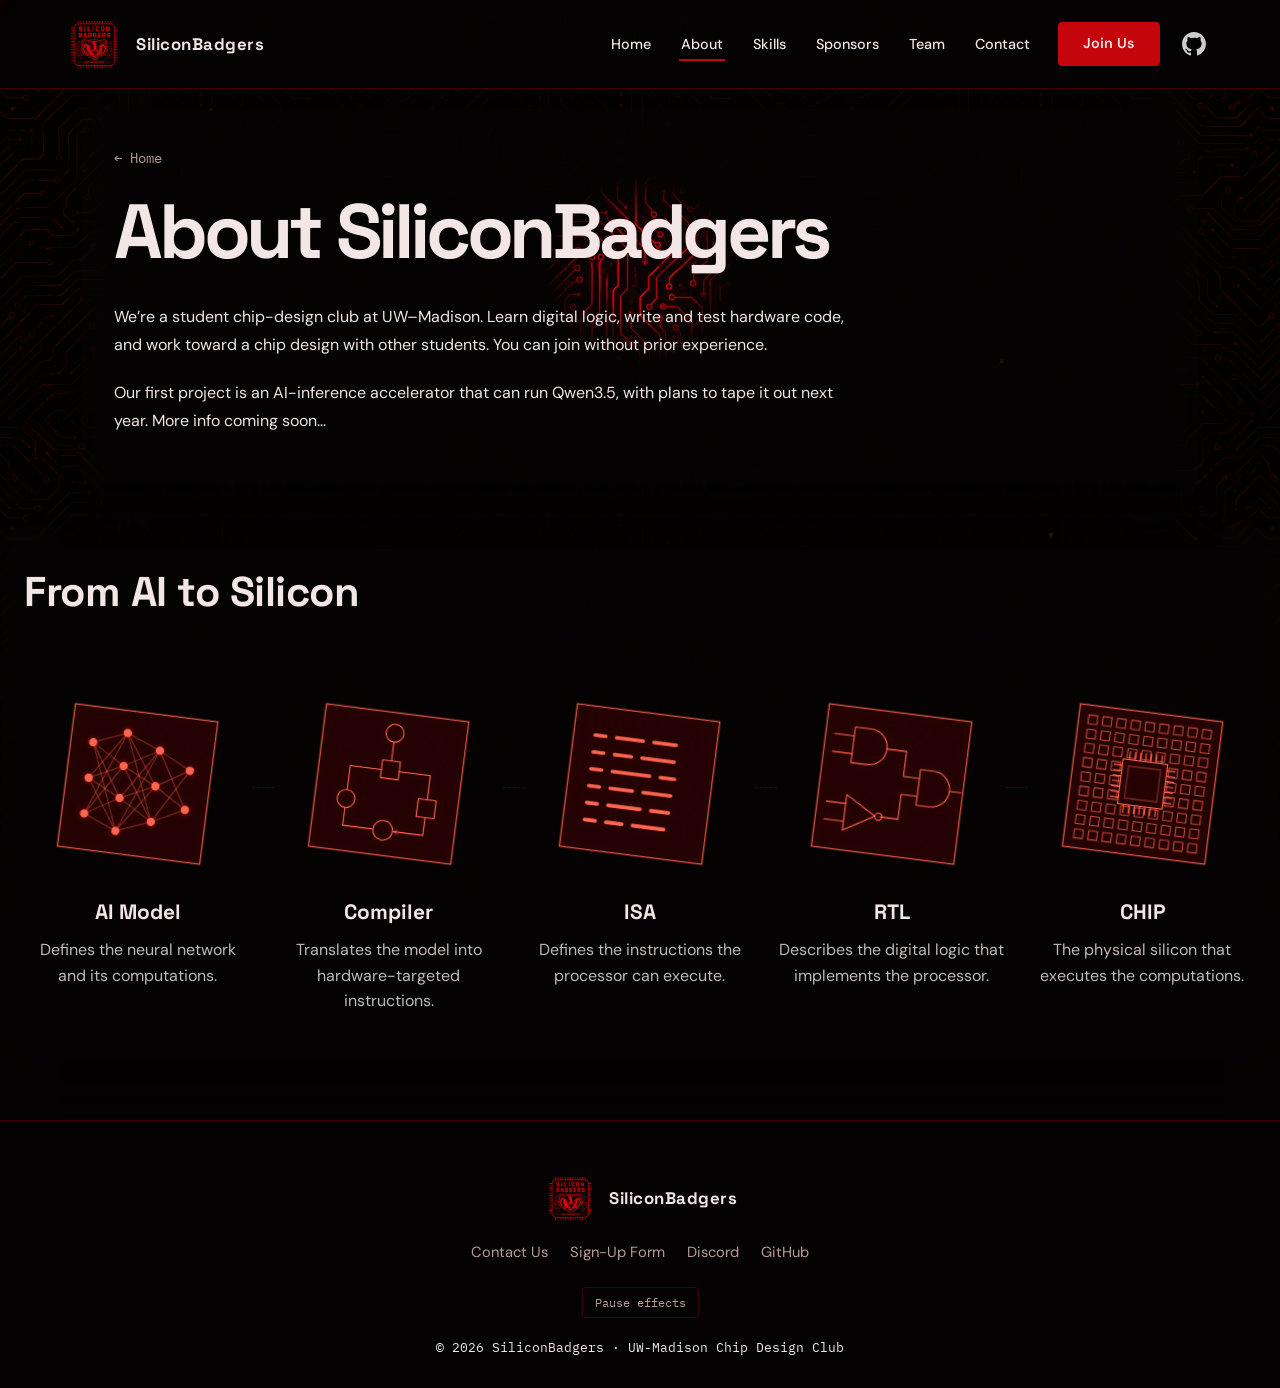
==== commit 88ef484a: "Add GitHub links and keep cursor glow off homepage photo" ====
--- a/about.html
+++ b/about.html
@@ -27,8 +27,8 @@
 <link rel="icon" type="image/png" sizes="192x192" href="assets/img/favicon-192.png">
 <link rel="icon" type="image/png" sizes="512x512" href="assets/img/favicon-512.png">
 <link rel="apple-touch-icon" href="assets/img/apple-touch-icon.png">
-<link rel="stylesheet" href="assets/css/styles.css?v=33">
-<script defer src="assets/js/main.js?v=16"></script>
+<link rel="stylesheet" href="assets/css/styles.css?v=35">
+<script defer src="assets/js/main.js?v=17"></script>
 <script defer src="assets/js/effects.js?v=18"></script>
 <script defer src="assets/js/interactions.js?v=3"></script>
 <script type="application/ld+json">
@@ -75,7 +75,12 @@
       <li><a href="sponsors.html">Sponsors</a></li>
       <li><a href="leadership.html">Team</a></li>
       <li><a href="contact.html">Contact</a></li>
-      <li><a class="nav-cta" href="join.html">Join Us</a></li>
+      <li class="nav-actions">
+        <a class="nav-cta" href="join.html">Join Us</a>
+        <a class="nav-github" href="https://github.com/SiliconBadgers" target="_blank" rel="noopener" aria-label="SiliconBadgers on GitHub" title="SiliconBadgers on GitHub">
+          <img src="assets/img/github-mark.svg" width="24" height="24" alt="">
+        </a>
+      </li>
     </ul>
   </nav>
 </header>
@@ -169,6 +174,7 @@
     <a href="contact.html">Contact Us</a>
     <a href="https://forms.gle/yjvHRH14iNGg6Zvt8" target="_blank" rel="noopener">Sign-Up Form</a>
     <a href="https://discord.gg/YP7TMagWwN" target="_blank" rel="noopener">Discord</a>
+    <a href="https://github.com/SiliconBadgers" target="_blank" rel="noopener">GitHub</a>
   </div>
   <button class="effects-toggle" type="button" aria-pressed="false" hidden>Pause effects</button>
   <p class="fine">© 2026 SiliconBadgers · UW-Madison Chip Design Club</p>
--- a/assets/css/styles.css
+++ b/assets/css/styles.css
@@ -172,6 +172,17 @@
 .navlinks a.nav-cta::after{display:none;}
 .navlinks a.nav-cta:focus-visible{outline:2px solid var(--white);outline-offset:4px;}
 
+.navlinks .nav-actions{display:flex;align-items:center;gap:12px;}
+.navlinks a.nav-github{
+  display:inline-flex;align-items:center;justify-content:center;
+  width:44px;height:44px;flex-shrink:0;padding:0;border:0;border-radius:4px;
+  opacity:.8;transition:opacity .15s ease,background-color .15s ease;
+}
+.navlinks a.nav-github img{display:block;}
+.navlinks a.nav-github:hover{opacity:1;background:rgb(255 255 255 / .08);}
+.navlinks a.nav-github::after{display:none;}
+.navlinks a.nav-github:focus-visible{opacity:1;outline:2px solid var(--white);outline-offset:4px;}
+
 /* Mobile menu is driven by this visually-hidden checkbox, so it opens and
    closes with pure CSS even when JavaScript is unavailable. */
 .nav-check{
@@ -720,8 +731,9 @@
     font-size:1rem;
   }
   .navlinks a.nav-cta{
-    display:flex;margin:10px 24px 18px;border-radius:4px;text-align:center;
+    display:flex;flex:1;margin:0;border-radius:4px;text-align:center;
   }
+  .navlinks .nav-actions{padding:10px 24px 18px;}
 }
 
 /* Touch-only fallback: works even with no JS at all. JS gives a smooth
@@ -1024,3 +1036,9 @@
 
 /* Small status text prioritizes contrast; the message carries its meaning. */
 .form-status.error{color:var(--ink);}
+
+/* First meeting photo on the home page. */
+.first-meeting{padding-top:24px;padding-bottom:64px;}
+.meeting-photo{max-width:820px;margin:0 auto;}
+.meeting-photo img{display:block;width:100%;height:auto;aspect-ratio:16 / 10;object-fit:cover;object-position:center 55%;border-radius:16px;border:1px solid rgba(255,255,255,.12);}
+.meeting-photo figcaption{text-align:center;margin-top:16px;font-size:1rem;color:var(--muted, #b8b8b8);}
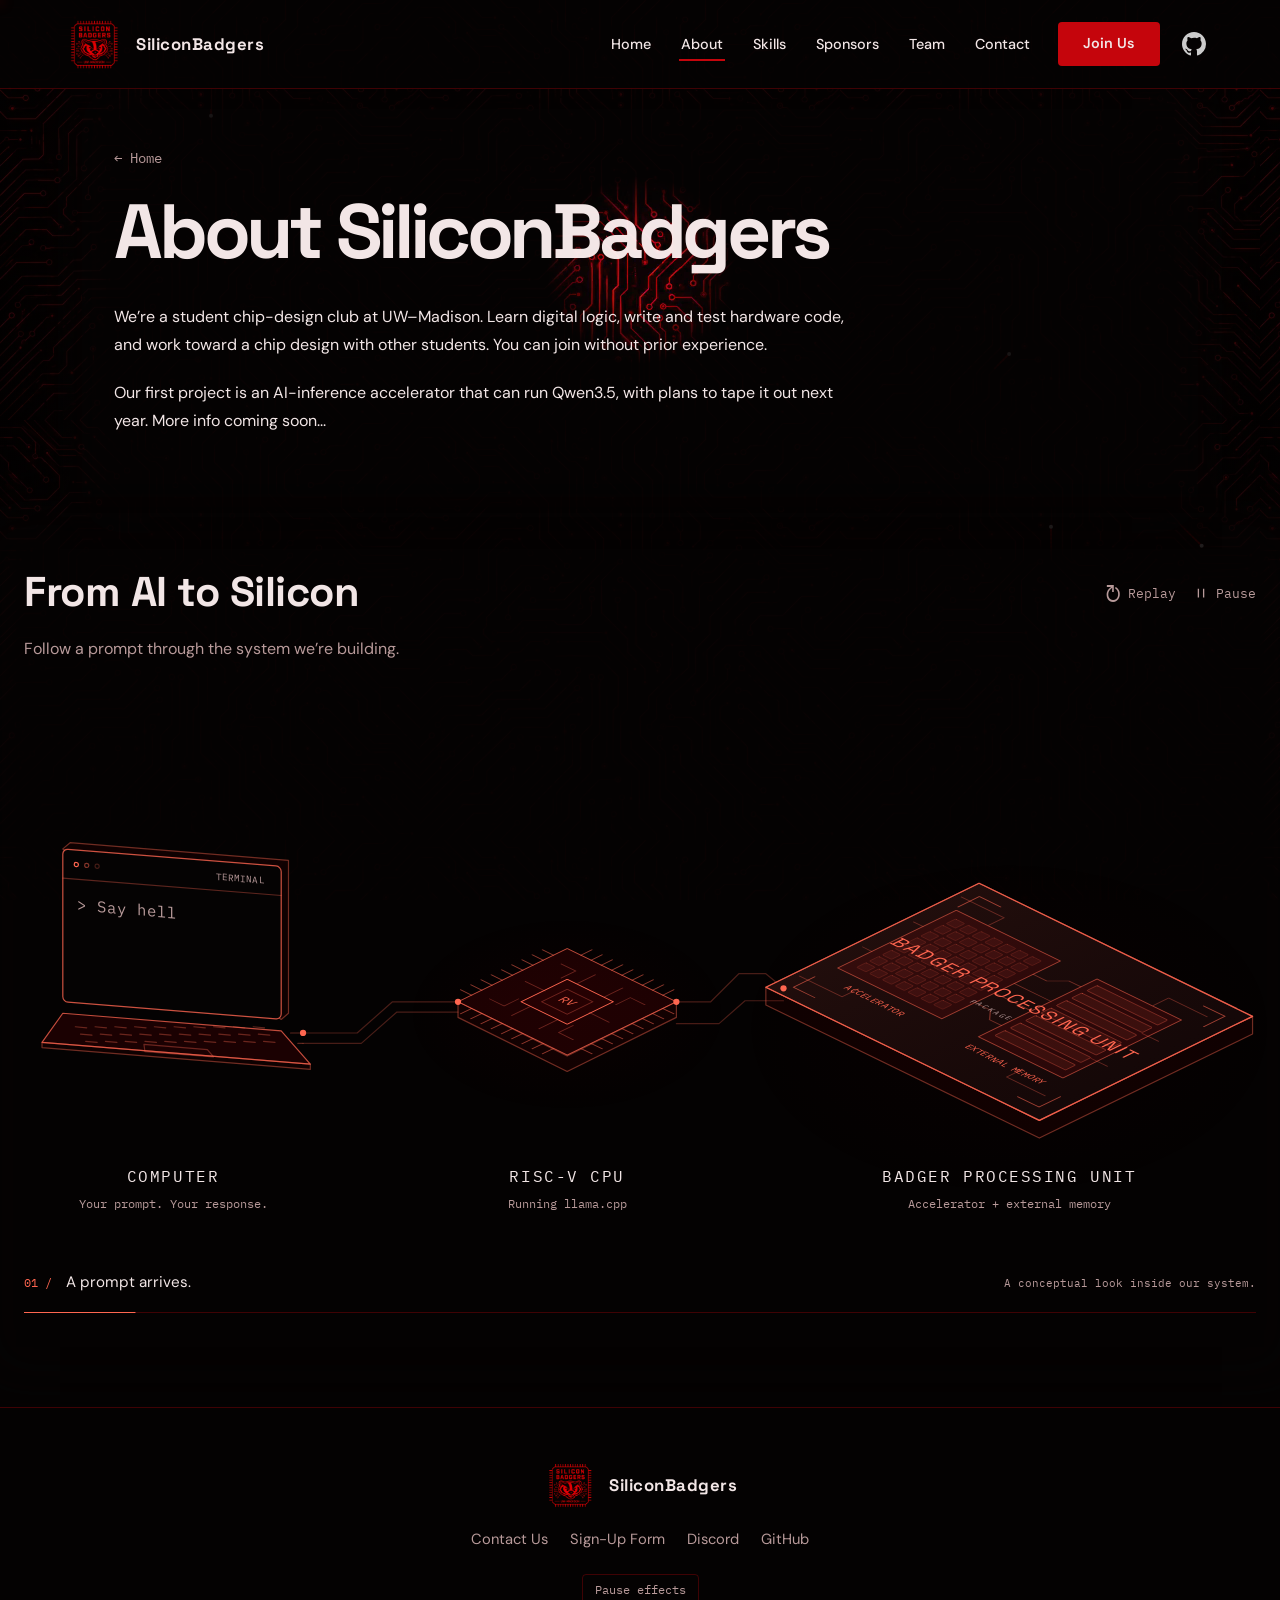
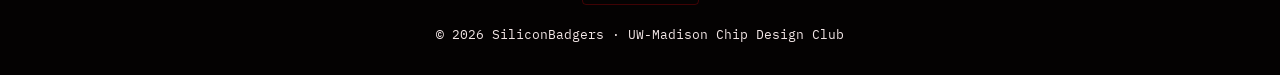
==== commit d805fd07: "Animate the Badger Processing Unit inference flow" ====
--- a/about.html
+++ b/about.html
@@ -48,7 +48,8 @@
 </script>
 
 <link rel="stylesheet" href="assets/css/chip-demos.css?v=9">
-<script defer src="assets/js/stack.js?v=2"></script>
+<link rel="stylesheet" href="assets/css/inference.css?v=2">
+<script defer src="assets/js/stack.js?v=4"></script>
 </head>
 <body>
 <a class="skip-link" href="#main-content">Skip to content</a>
@@ -93,75 +94,187 @@
     <p>Our first project is an AI-inference accelerator that can run Qwen3.5, with plans to tape it out next year. More info coming soon...</p>
   </div>
 </section>
-<section id="technology-stack" class="technology-stack" aria-labelledby="stack-heading">
-  <h2 id="stack-heading">From AI to Silicon</h2>
-  <div class="stack-stage">
-    <article class="stack-item" tabindex="0" aria-labelledby="stack-title-0">
-      <svg class="stack-svg" viewBox="0 0 240 270" role="img" aria-labelledby="stack-svg-title-0">
-        <title id="stack-svg-title-0">AI Model diagram</title>
-        <g class="stack-panel">
-          <g class="stack-surface"><rect x="-80" y="-80" width="160" height="160"/></g>
-          <g class="stack-symbols"><path d="M-55 -40L-18 -55" opacity=".42"/><path d="M-55 -40L-18 -18" opacity=".42"/><path d="M-55 -40L-18 18" opacity=".42"/><path d="M-55 -40L-18 55" opacity=".42"/><path d="M-55 0L-18 -55" opacity=".42"/><path d="M-55 0L-18 -18" opacity=".42"/><path d="M-55 0L-18 18" opacity=".42"/><path d="M-55 0L-18 55" opacity=".42"/><path d="M-55 40L-18 -55" opacity=".42"/><path d="M-55 40L-18 -18" opacity=".42"/><path d="M-55 40L-18 18" opacity=".42"/><path d="M-55 40L-18 55" opacity=".42"/><path d="M-18 -55L20 -40" opacity=".42"/><path d="M-18 -55L20 0" opacity=".42"/><path d="M-18 -55L20 40" opacity=".42"/><path d="M-18 -18L20 -40" opacity=".42"/><path d="M-18 -18L20 0" opacity=".42"/><path d="M-18 -18L20 40" opacity=".42"/><path d="M-18 18L20 -40" opacity=".42"/><path d="M-18 18L20 0" opacity=".42"/><path d="M-18 18L20 40" opacity=".42"/><path d="M-18 55L20 -40" opacity=".42"/><path d="M-18 55L20 0" opacity=".42"/><path d="M-18 55L20 40" opacity=".42"/><path d="M20 -40L56 -22" opacity=".42"/><path d="M20 -40L56 22" opacity=".42"/><path d="M20 0L56 -22" opacity=".42"/><path d="M20 0L56 22" opacity=".42"/><path d="M20 40L56 -22" opacity=".42"/><path d="M20 40L56 22" opacity=".42"/><circle class="stack-node" cx="-55" cy="-40" r="4"/><circle class="stack-node" cx="-55" cy="0" r="4"/><circle class="stack-node" cx="-55" cy="40" r="4"/><circle class="stack-node" cx="-18" cy="-55" r="4"/><circle class="stack-node" cx="-18" cy="-18" r="4"/><circle class="stack-node" cx="-18" cy="18" r="4"/><circle class="stack-node" cx="-18" cy="55" r="4"/><circle class="stack-node" cx="20" cy="-40" r="4"/><circle class="stack-node" cx="20" cy="0" r="4"/><circle class="stack-node" cx="20" cy="40" r="4"/><circle class="stack-node" cx="56" cy="-22" r="4"/><circle class="stack-node" cx="56" cy="22" r="4"/></g>
+<section id="technology-stack" class="technology-stack inference" aria-labelledby="stack-heading">
+  <div class="inference-heading">
+    <div>
+      <h2 id="stack-heading">From AI to Silicon</h2>
+      <p>Follow a prompt through the system we’re building.</p>
+    </div>
+    <div class="inference-controls" hidden>
+      <button class="inference-replay" type="button" aria-label="Replay the animation"><span aria-hidden="true">↻</span> Replay</button>
+      <button class="inference-toggle" type="button" aria-label="Pause the animation" aria-pressed="false"><svg viewBox="0 0 16 16" width="14" height="14" aria-hidden="true"><path d="M5 3v10M11 3v10"/></svg><span>Pause</span></button>
+    </div>
+  </div>
+  <div class="stack-stage inference-stage">
+    <svg class="inference-svg" viewBox="0 0 1200 560" role="img" aria-labelledby="inference-title inference-description">
+      <title id="inference-title">A prompt travels from a computer through a RISC-V CPU and the Badger Processing Unit</title>
+      <desc id="inference-description">The RISC-V CPU runs llama.cpp and offloads selected computations to the accelerator inside the Badger Processing Unit. The accelerator exchanges data with external memory within the same package, then returns results to the CPU. The CPU sends the response back to the computer. This is a conceptual illustration.</desc>
+      <defs>
+        <linearGradient id="inference-glass" x1="0" y1="0" x2="1" y2="1">
+          <stop offset="0" stop-color="var(--signal)" stop-opacity=".11"/>
+          <stop offset="1" stop-color="var(--uw-red)" stop-opacity=".025"/>
+        </linearGradient>
+        <radialGradient id="inference-halo">
+          <stop stop-color="var(--uw-red)" stop-opacity=".16"/>
+          <stop offset="1" stop-color="var(--uw-red)" stop-opacity="0"/>
+        </radialGradient>
+      </defs>
+      <g class="inference-wires" aria-hidden="true">
+        <path data-route="prompt" d="M276 350H328L362 320H425"/>
+        <path data-route="reply" d="M425 330H366L332 360H276"/>
+        <path data-route="offload" d="M635 320H668L695 293H721L738 307"/>
+        <path data-route="return" d="M738 319H701L676 341H635"/>
+      </g>
+      <g class="inference-packets" aria-hidden="true">
+        <path data-packet="prompt" pathLength="100" d="M276 350H328L362 320H425"/>
+        <path data-packet="reply" pathLength="100" d="M425 330H366L332 360H276"/>
+        <path data-packet="offload" pathLength="100" d="M635 320H668L695 293H721L738 307"/>
+        <path data-packet="return" pathLength="100" d="M738 319H701L676 341H635"/>
+      </g>
+      <g class="inference-computer" transform="translate(45 315)" aria-hidden="true">
+        <g class="inference-drawing">
+          <path class="inference-side" d="M0 -142L7 -148L217 -131V16L210 22Z"/>
+          <g transform="matrix(1 .08 0 1 0 0)">
+            <rect class="inference-screen" x="0" y="-142" width="210" height="147" rx="5"/>
+            <path class="inference-faint" d="M0 -114H210"/>
+            <circle cx="13" cy="-128" r="2"/><circle cx="23" cy="-128" r="2" opacity=".5"/><circle cx="33" cy="-128" r="2" opacity=".25"/>
+            <text class="inference-terminal-label" x="194" y="-124" text-anchor="end">TERMINAL</text>
+            <g class="inference-terminal-text">
+              <text x="14" y="-84" class="inference-prompt">&gt; Say hello.</text>
+              <text x="14" y="-44" class="inference-response-first">Hello,</text>
+              <text x="14" y="-21" class="inference-response-last">SiliconBadgers.</text>
+              <path class="inference-caret" d="M16 -99v18"/>
+            </g>
+          </g>
+          <path class="inference-surface" d="M0 16L210 33L238 65L-20 44Z"/>
+          <path class="inference-side" d="M-20 44L238 65V70L-20 49Z"/>
+          <g class="inference-keyboard"><path d="M12 29l11 1M17 36l11 1M22 43l11 1"/><path d="M31 29l11 1M36 36l11 1M41 43l11 1"/><path d="M50 29l11 1M55 36l11 1M60 43l11 1"/><path d="M69 29l11 1M74 36l11 1M79 43l11 1"/><path d="M88 29l11 1M93 36l11 1M98 43l11 1"/><path d="M107 29l11 1M112 36l11 1M117 43l11 1"/><path d="M126 29l11 1M131 36l11 1M136 43l11 1"/><path d="M145 29l11 1M150 36l11 1M155 43l11 1"/><path d="M164 29l11 1M169 36l11 1M174 43l11 1"/><path d="M183 29l11 1M188 36l11 1M193 43l11 1"/></g>
+          <path class="inference-faint" d="M78 46l61 5 6 7-66-5Z"/>
+          <path class="inference-faint" d="M219 35H231M226 45H231"/>
+          <circle class="inference-port" cx="231" cy="35" r="3"/>
         </g>
-        <g class="stack-arrow"><path d="M240 110H282M277 106L282 110L277 114"/></g>
-        <g class="stack-label" aria-hidden="true"><text text-anchor="middle" dominant-baseline="middle">AI Model</text></g>
-      </svg>
-      <h3 class="stack-sr-title" id="stack-title-0">AI Model</h3>
-      <p>Defines the neural network and its computations.</p>
-    </article>
-    <article class="stack-item" tabindex="0" aria-labelledby="stack-title-1">
-      <svg class="stack-svg" viewBox="0 0 240 270" role="img" aria-labelledby="stack-svg-title-1">
-        <title id="stack-svg-title-1">Compiler diagram</title><defs><marker id="stack-flow-head" viewBox="0 0 8 8" refX="7" refY="4" markerWidth="5" markerHeight="5" orient="auto"><path d="M1 1L7 4L1 7" fill="none" stroke="currentColor"/></marker></defs>
-        <g class="stack-panel">
-          <g class="stack-surface"><rect x="-80" y="-80" width="160" height="160"/></g>
-          <g class="stack-symbols"><g marker-end="url(#stack-flow-head)"><path d="M0 -47V-26M-10 -15H-45V12M10 -15H45V12M-45 32V52H-12M45 32V52H12"/></g><circle cx="0" cy="-57" r="10"/><rect x="-10" y="-26" width="20" height="20"/><circle cx="-45" cy="22" r="10"/><rect x="35" y="12" width="20" height="20"/><circle cx="0" cy="52" r="11"/></g>
+        <text class="inference-label" x="106" y="178" text-anchor="middle">COMPUTER</text>
+        <text class="inference-sublabel" x="106" y="203" text-anchor="middle">Your prompt. Your response.</text>
+      </g>
+      <g class="inference-cpu" transform="translate(530 320)" aria-hidden="true">
+        <ellipse class="inference-cpu-halo" cy="12" rx="158" ry="96" fill="url(#inference-halo)"/>
+        <g class="inference-drawing">
+          <path class="inference-side" d="M-105 0L0 52L105 0V15L0 67L-105 15Z"/>
+          <g transform="matrix(.82 .4 -.82 .4 0 0)">
+            <rect class="inference-surface" x="-64" y="-64" width="128" height="128"/>
+            <g class="inference-pins"><path d="M-48 -64v-13M-48 64v13M-64 -48h-13M64 -48h13"/><path d="M-36 -64v-13M-36 64v13M-64 -36h-13M64 -36h13"/><path d="M-24 -64v-13M-24 64v13M-64 -24h-13M64 -24h13"/><path d="M-12 -64v-13M-12 64v13M-64 -12h-13M64 -12h13"/><path d="M0 -64v-13M0 64v13M-64 0h-13M64 0h13"/><path d="M12 -64v-13M12 64v13M-64 12h-13M64 12h13"/><path d="M24 -64v-13M24 64v13M-64 24h-13M64 24h13"/><path d="M36 -64v-13M36 64v13M-64 36h-13M64 36h13"/><path d="M48 -64v-13M48 64v13M-64 48h-13M64 48h13"/></g>
+            <path class="inference-faint" d="M-49-42H-32V-25M-49 0H-26M-49 42H-32V25M49-42H32V-25M49 0H26M49 42H32V25M-16-49V-28M16-49V-28M-16 49V28M16 49V28"/>
+            <rect class="inference-cpu-core" x="-27" y="-27" width="54" height="54"/>
+            <path class="inference-cpu-trace" pathLength="100" d="M-49 0H-27V-27H27V27H-27V0H49"/>
+            <path class="inference-faint" d="M-15-15H15V15H-15Z"/>
+            <text class="inference-die-text" text-anchor="middle" y="4">RV</text>
+          </g>
+          <circle class="inference-port" cx="-105" cy="0" r="3"/>
+          <circle class="inference-port" cx="105" cy="0" r="3"/>
         </g>
-        <g class="stack-arrow"><path d="M240 110H282M277 106L282 110L277 114"/></g>
-        <g class="stack-label" aria-hidden="true"><text text-anchor="middle" dominant-baseline="middle">Compiler</text></g>
-      </svg>
-      <h3 class="stack-sr-title" id="stack-title-1">Compiler</h3>
-      <p>Translates the model into hardware-targeted instructions.</p>
-    </article>
-    <article class="stack-item" tabindex="0" aria-labelledby="stack-title-2">
-      <svg class="stack-svg" viewBox="0 0 240 270" role="img" aria-labelledby="stack-svg-title-2">
-        <title id="stack-svg-title-2">ISA diagram</title>
-        <g class="stack-panel">
-          <g class="stack-surface"><rect x="-80" y="-80" width="160" height="160"/></g>
-          <g class="stack-symbols"><path d="M-56 -48h12M-32 -48h30M10 -48h25" stroke-width="4"/><path d="M-56 -29h12M-32 -29h19M-1 -29h36" stroke-width="4"/><path d="M-56 -10h12M-32 -10h42M22 -10h16" stroke-width="4"/><path d="M-56 9h12M-32 9h25M5 9h31" stroke-width="4"/><path d="M-56 28h12M-32 28h36M16 28h20" stroke-width="4"/><path d="M-56 47h12M-32 47h18M-2 47h35" stroke-width="4"/></g>
+        <text class="inference-label" y="173" text-anchor="middle">RISC-V CPU</text>
+        <text class="inference-sublabel" y="198" text-anchor="middle">Running llama.cpp</text>
+      </g>
+      <g class="inference-package" transform="translate(955 320)" aria-hidden="true">
+        <ellipse class="inference-package-halo" cy="25" rx="270" ry="170" fill="url(#inference-halo)"/>
+        <g class="inference-drawing">
+          <path class="inference-side" d="M-234-14L29 114L234 14V31L29 131L-234 3Z"/>
+          <path class="inference-substrate" d="M-29-114L234 14L29 114L-234-14Z"/>
+          <g class="inference-internals" transform="matrix(.82 .4 -.82 .4 0 -8)">
+            <g class="inference-faint"><path d="M-144-88H-94V-70M-144 102H-94V83M144-88H99V-70M144 102H99V83M-142-30H-131M-142 30H-131M126-30H145M126 30H145"/></g>
+            <rect class="inference-chip-bed" x="-131" y="-69" width="122" height="139"/>
+            <g class="inference-compute-grid">              <rect class="inference-cell" data-wave="0" x="-121" y="-58" width="11" height="11" rx="1"/>
+              <rect class="inference-cell" data-wave="1" x="-106" y="-58" width="11" height="11" rx="1"/>
+              <rect class="inference-cell" data-wave="2" x="-91" y="-58" width="11" height="11" rx="1"/>
+              <rect class="inference-cell" data-wave="3" x="-76" y="-58" width="11" height="11" rx="1"/>
+              <rect class="inference-cell" data-wave="4" x="-61" y="-58" width="11" height="11" rx="1"/>
+              <rect class="inference-cell" data-wave="5" x="-46" y="-58" width="11" height="11" rx="1"/>
+              <rect class="inference-cell" data-wave="6" x="-31" y="-58" width="11" height="11" rx="1"/>
+              <rect class="inference-cell" data-wave="1" x="-121" y="-43" width="11" height="11" rx="1"/>
+              <rect class="inference-cell" data-wave="2" x="-106" y="-43" width="11" height="11" rx="1"/>
+              <rect class="inference-cell" data-wave="3" x="-91" y="-43" width="11" height="11" rx="1"/>
+              <rect class="inference-cell" data-wave="4" x="-76" y="-43" width="11" height="11" rx="1"/>
+              <rect class="inference-cell" data-wave="5" x="-61" y="-43" width="11" height="11" rx="1"/>
+              <rect class="inference-cell" data-wave="6" x="-46" y="-43" width="11" height="11" rx="1"/>
+              <rect class="inference-cell" data-wave="7" x="-31" y="-43" width="11" height="11" rx="1"/>
+              <rect class="inference-cell" data-wave="2" x="-121" y="-28" width="11" height="11" rx="1"/>
+              <rect class="inference-cell" data-wave="3" x="-106" y="-28" width="11" height="11" rx="1"/>
+              <rect class="inference-cell" data-wave="4" x="-91" y="-28" width="11" height="11" rx="1"/>
+              <rect class="inference-cell" data-wave="5" x="-76" y="-28" width="11" height="11" rx="1"/>
+              <rect class="inference-cell" data-wave="6" x="-61" y="-28" width="11" height="11" rx="1"/>
+              <rect class="inference-cell" data-wave="7" x="-46" y="-28" width="11" height="11" rx="1"/>
+              <rect class="inference-cell" data-wave="8" x="-31" y="-28" width="11" height="11" rx="1"/>
+              <rect class="inference-cell" data-wave="3" x="-121" y="-13" width="11" height="11" rx="1"/>
+              <rect class="inference-cell" data-wave="4" x="-106" y="-13" width="11" height="11" rx="1"/>
+              <rect class="inference-cell" data-wave="5" x="-91" y="-13" width="11" height="11" rx="1"/>
+              <rect class="inference-cell" data-wave="6" x="-76" y="-13" width="11" height="11" rx="1"/>
+              <rect class="inference-cell" data-wave="7" x="-61" y="-13" width="11" height="11" rx="1"/>
+              <rect class="inference-cell" data-wave="8" x="-46" y="-13" width="11" height="11" rx="1"/>
+              <rect class="inference-cell" data-wave="9" x="-31" y="-13" width="11" height="11" rx="1"/>
+              <rect class="inference-cell" data-wave="4" x="-121" y="2" width="11" height="11" rx="1"/>
+              <rect class="inference-cell" data-wave="5" x="-106" y="2" width="11" height="11" rx="1"/>
+              <rect class="inference-cell" data-wave="6" x="-91" y="2" width="11" height="11" rx="1"/>
+              <rect class="inference-cell" data-wave="7" x="-76" y="2" width="11" height="11" rx="1"/>
+              <rect class="inference-cell" data-wave="8" x="-61" y="2" width="11" height="11" rx="1"/>
+              <rect class="inference-cell" data-wave="9" x="-46" y="2" width="11" height="11" rx="1"/>
+              <rect class="inference-cell" data-wave="10" x="-31" y="2" width="11" height="11" rx="1"/>
+              <rect class="inference-cell" data-wave="5" x="-121" y="17" width="11" height="11" rx="1"/>
+              <rect class="inference-cell" data-wave="6" x="-106" y="17" width="11" height="11" rx="1"/>
+              <rect class="inference-cell" data-wave="7" x="-91" y="17" width="11" height="11" rx="1"/>
+              <rect class="inference-cell" data-wave="8" x="-76" y="17" width="11" height="11" rx="1"/>
+              <rect class="inference-cell" data-wave="9" x="-61" y="17" width="11" height="11" rx="1"/>
+              <rect class="inference-cell" data-wave="10" x="-46" y="17" width="11" height="11" rx="1"/>
+              <rect class="inference-cell" data-wave="11" x="-31" y="17" width="11" height="11" rx="1"/>
+              <rect class="inference-cell" data-wave="6" x="-121" y="32" width="11" height="11" rx="1"/>
+              <rect class="inference-cell" data-wave="7" x="-106" y="32" width="11" height="11" rx="1"/>
+              <rect class="inference-cell" data-wave="8" x="-91" y="32" width="11" height="11" rx="1"/>
+              <rect class="inference-cell" data-wave="9" x="-76" y="32" width="11" height="11" rx="1"/>
+              <rect class="inference-cell" data-wave="10" x="-61" y="32" width="11" height="11" rx="1"/>
+              <rect class="inference-cell" data-wave="11" x="-46" y="32" width="11" height="11" rx="1"/>
+              <rect class="inference-cell" data-wave="12" x="-31" y="32" width="11" height="11" rx="1"/>
+              <rect class="inference-cell" data-wave="7" x="-121" y="47" width="11" height="11" rx="1"/>
+              <rect class="inference-cell" data-wave="8" x="-106" y="47" width="11" height="11" rx="1"/>
+              <rect class="inference-cell" data-wave="9" x="-91" y="47" width="11" height="11" rx="1"/>
+              <rect class="inference-cell" data-wave="10" x="-76" y="47" width="11" height="11" rx="1"/>
+              <rect class="inference-cell" data-wave="11" x="-61" y="47" width="11" height="11" rx="1"/>
+              <rect class="inference-cell" data-wave="12" x="-46" y="47" width="11" height="11" rx="1"/>
+              <rect class="inference-cell" data-wave="13" x="-31" y="47" width="11" height="11" rx="1"/></g>
+            <rect class="inference-chip-bed" x="34" y="-69" width="99" height="139"/>
+            <g class="inference-memory">              <rect class="inference-bank" x="42" y="-61" width="83" height="12" rx="1"/>
+              <rect class="inference-bank" x="42" y="-43" width="83" height="12" rx="1"/>
+              <rect class="inference-bank" x="42" y="-25" width="83" height="12" rx="1"/>
+              <rect class="inference-bank" x="42" y="-7" width="83" height="12" rx="1"/>
+              <rect class="inference-bank" x="42" y="11" width="83" height="12" rx="1"/>
+              <rect class="inference-bank" x="42" y="29" width="83" height="12" rx="1"/>
+              <rect class="inference-bank" x="42" y="47" width="83" height="12" rx="1"/></g>
+            <g class="inference-local-wires"><path d="M-9-37H7L20-50H34M-9-15H34M-9 8H34M-9 31H9L20 43H34"/></g>
+            <path class="inference-memory-packet" pathLength="100" d="M34-15H-9V8H34"/>
+            <text class="inference-component-label" x="-70" y="91" text-anchor="middle">ACCELERATOR</text>
+            <text class="inference-component-label" x="83" y="91" text-anchor="middle">EXTERNAL MEMORY</text>
+          </g>
+          <g class="inference-lid-guides"><path d="M-29-196V-114M234-68V14M29 32V114M-234-96V-14"/></g>
+          <g class="inference-lid" transform="translate(0 -82)">
+            <path class="inference-glass" d="M-29-114L234 14L29 114L-234-14Z"/>
+            <g transform="matrix(.82 .4 -.82 .4 0 0)">
+              <path class="inference-lid-detail" d="M-144-84V-109H-119M119-109H144V-84M144 84V109H119M-119 109H-144V84"/>
+              <g class="inference-lid-lettering">
+                <text class="inference-package-brand" text-anchor="middle" y="0">BADGER PROCESSING UNIT</text>
+                <text class="inference-lid-caption" text-anchor="middle" y="23">PACKAGE</text>
+              </g>
+            </g>
+          </g>
+          <circle class="inference-port" cx="-217" cy="-13" r="3"/>
         </g>
-        <g class="stack-arrow"><path d="M240 110H282M277 106L282 110L277 114"/></g>
-        <g class="stack-label" aria-hidden="true"><text text-anchor="middle" dominant-baseline="middle">ISA</text></g>
-      </svg>
-      <h3 class="stack-sr-title" id="stack-title-2">ISA</h3>
-      <p>Defines the instructions the processor can execute.</p>
-    </article>
-    <article class="stack-item" tabindex="0" aria-labelledby="stack-title-3">
-      <svg class="stack-svg" viewBox="0 0 240 270" role="img" aria-labelledby="stack-svg-title-3">
-        <title id="stack-svg-title-3">RTL diagram</title>
-        <g class="stack-panel">
-          <g class="stack-surface"><rect x="-80" y="-80" width="160" height="160"/></g>
-          <g class="stack-symbols"><path d="M-70 -48H-48M-70 -28H-48M-70 28H-48M-70 48H-48M-10 -38H12V-10H30M-8 38H12V10H30M65 0H78"/><path d="M-48 -58H-30A20 20 0 0 1 -30 -18H-48ZM-48 18L-14 38L-48 58ZM30 -20H45A20 20 0 0 1 45 20H30Z"/><circle cx="-10" cy="38" r="4"/></g>
-        </g>
-        <g class="stack-arrow"><path d="M240 110H282M277 106L282 110L277 114"/></g>
-        <g class="stack-label" aria-hidden="true"><text text-anchor="middle" dominant-baseline="middle">RTL</text></g>
-      </svg>
-      <h3 class="stack-sr-title" id="stack-title-3">RTL</h3>
-      <p>Describes the digital logic that implements the processor.</p>
-    </article>
-    <article class="stack-item" tabindex="0" aria-labelledby="stack-title-4">
-      <svg class="stack-svg" viewBox="0 0 240 270" role="img" aria-labelledby="stack-svg-title-4">
-        <title id="stack-svg-title-4">CHIP diagram</title>
-        <g class="stack-panel">
-          <g class="stack-surface"><rect x="-80" y="-80" width="160" height="160"/></g>
-          <g class="stack-symbols"><rect x="-25" y="-25" width="50" height="50"/><rect x="-18" y="-18" width="36" height="36" opacity=".45"/><rect x="-69" y="-69" width="10" height="10" opacity=".7"/><rect x="-69" y="-53" width="10" height="10" opacity=".7"/><rect x="-69" y="-37" width="10" height="10" opacity=".7"/><rect x="-69" y="-21" width="10" height="10" opacity=".7"/><rect x="-69" y="-5" width="10" height="10" opacity=".7"/><rect x="-69" y="11" width="10" height="10" opacity=".7"/><rect x="-69" y="27" width="10" height="10" opacity=".7"/><rect x="-69" y="43" width="10" height="10" opacity=".7"/><rect x="-69" y="59" width="10" height="10" opacity=".7"/><rect x="-53" y="-69" width="10" height="10" opacity=".7"/><rect x="-53" y="-53" width="10" height="10" opacity=".7"/><rect x="-53" y="-37" width="10" height="10" opacity=".7"/><rect x="-53" y="-21" width="10" height="10" opacity=".7"/><rect x="-53" y="-5" width="10" height="10" opacity=".7"/><rect x="-53" y="11" width="10" height="10" opacity=".7"/><rect x="-53" y="27" width="10" height="10" opacity=".7"/><rect x="-53" y="43" width="10" height="10" opacity=".7"/><rect x="-53" y="59" width="10" height="10" opacity=".7"/><rect x="-37" y="-69" width="10" height="10" opacity=".7"/><rect x="-37" y="-53" width="10" height="10" opacity=".7"/><rect x="-37" y="-37" width="10" height="10" opacity=".7"/><rect x="-37" y="-21" width="10" height="10" opacity=".7"/><rect x="-37" y="-5" width="10" height="10" opacity=".7"/><rect x="-37" y="11" width="10" height="10" opacity=".7"/><rect x="-37" y="27" width="10" height="10" opacity=".7"/><rect x="-37" y="43" width="10" height="10" opacity=".7"/><rect x="-37" y="59" width="10" height="10" opacity=".7"/><rect x="-21" y="-69" width="10" height="10" opacity=".7"/><rect x="-21" y="-53" width="10" height="10" opacity=".7"/><rect x="-21" y="-37" width="10" height="10" opacity=".7"/><rect x="-21" y="27" width="10" height="10" opacity=".7"/><rect x="-21" y="43" width="10" height="10" opacity=".7"/><rect x="-21" y="59" width="10" height="10" opacity=".7"/><rect x="-5" y="-69" width="10" height="10" opacity=".7"/><rect x="-5" y="-53" width="10" height="10" opacity=".7"/><rect x="-5" y="-37" width="10" height="10" opacity=".7"/><rect x="-5" y="27" width="10" height="10" opacity=".7"/><rect x="-5" y="43" width="10" height="10" opacity=".7"/><rect x="-5" y="59" width="10" height="10" opacity=".7"/><rect x="11" y="-69" width="10" height="10" opacity=".7"/><rect x="11" y="-53" width="10" height="10" opacity=".7"/><rect x="11" y="-37" width="10" height="10" opacity=".7"/><rect x="11" y="27" width="10" height="10" opacity=".7"/><rect x="11" y="43" width="10" height="10" opacity=".7"/><rect x="11" y="59" width="10" height="10" opacity=".7"/><rect x="27" y="-69" width="10" height="10" opacity=".7"/><rect x="27" y="-53" width="10" height="10" opacity=".7"/><rect x="27" y="-37" width="10" height="10" opacity=".7"/><rect x="27" y="-21" width="10" height="10" opacity=".7"/><rect x="27" y="-5" width="10" height="10" opacity=".7"/><rect x="27" y="11" width="10" height="10" opacity=".7"/><rect x="27" y="27" width="10" height="10" opacity=".7"/><rect x="27" y="43" width="10" height="10" opacity=".7"/><rect x="27" y="59" width="10" height="10" opacity=".7"/><rect x="43" y="-69" width="10" height="10" opacity=".7"/><rect x="43" y="-53" width="10" height="10" opacity=".7"/><rect x="43" y="-37" width="10" height="10" opacity=".7"/><rect x="43" y="-21" width="10" height="10" opacity=".7"/><rect x="43" y="-5" width="10" height="10" opacity=".7"/><rect x="43" y="11" width="10" height="10" opacity=".7"/><rect x="43" y="27" width="10" height="10" opacity=".7"/><rect x="43" y="43" width="10" height="10" opacity=".7"/><rect x="43" y="59" width="10" height="10" opacity=".7"/><rect x="59" y="-69" width="10" height="10" opacity=".7"/><rect x="59" y="-53" width="10" height="10" opacity=".7"/><rect x="59" y="-37" width="10" height="10" opacity=".7"/><rect x="59" y="-21" width="10" height="10" opacity=".7"/><rect x="59" y="-5" width="10" height="10" opacity=".7"/><rect x="59" y="11" width="10" height="10" opacity=".7"/><rect x="59" y="27" width="10" height="10" opacity=".7"/><rect x="59" y="43" width="10" height="10" opacity=".7"/><rect x="59" y="59" width="10" height="10" opacity=".7"/><path d="M-18 -34v9M-18 25v9M-34 -18h9M25 -18h9"/><path d="M-12 -34v9M-12 25v9M-34 -12h9M25 -12h9"/><path d="M-6 -34v9M-6 25v9M-34 -6h9M25 -6h9"/><path d="M0 -34v9M0 25v9M-34 0h9M25 0h9"/><path d="M6 -34v9M6 25v9M-34 6h9M25 6h9"/><path d="M12 -34v9M12 25v9M-34 12h9M25 12h9"/><path d="M18 -34v9M18 25v9M-34 18h9M25 18h9"/></g>
-        </g>
-        <g class="stack-arrow"><path d="M240 110H282M277 106L282 110L277 114"/></g>
-        <g class="stack-label" aria-hidden="true"><text text-anchor="middle" dominant-baseline="middle">CHIP</text></g>
-      </svg>
-      <h3 class="stack-sr-title" id="stack-title-4">CHIP</h3>
-      <p>The physical silicon that executes the computations.</p>
-    </article>
-  </div>
+        <text class="inference-label" y="173" text-anchor="middle">BADGER PROCESSING UNIT</text>
+        <text class="inference-sublabel" y="198" text-anchor="middle">Accelerator + external memory</text>
+      </g>
+    </svg>
+  </div>
+  <div class="inference-caption">
+    <p class="inference-phase"><span class="inference-phase-number" aria-hidden="true">03 /</span> <span class="inference-phase-text">A little help from our silicon.</span></p>
+    <p class="inference-note">A conceptual look inside our system.</p>
+  </div>
+  <div class="inference-progress" aria-hidden="true"><span></span></div>
 </section>
 
 </main>
--- a/assets/css/inference.css
+++ b/assets/css/inference.css
@@ -0,0 +1,74 @@
+/* One connected system, in the site's translucent red linework. */
+.inference{padding-bottom:54px;scroll-margin-top:110px;}
+.inference-heading{display:flex;justify-content:space-between;align-items:flex-start;gap:24px;}
+.inference-heading h2{margin-bottom:10px;}
+.inference-heading p{color:var(--muted);font-size:1rem;}
+.inference-controls{display:flex;align-items:center;gap:18px;padding-top:12px;}
+.inference-controls[hidden]{display:none;}
+.inference-controls button{
+  display:inline-flex;align-items:center;justify-content:center;gap:8px;
+  min-height:44px;padding:4px 0;border:0;background:none;cursor:pointer;
+  color:var(--muted);font: .8rem var(--mono);white-space:nowrap;
+}
+.inference-controls button:hover{color:var(--ink);}
+.inference-controls button:focus-visible{outline:2px solid var(--signal);outline-offset:5px;border-radius:2px;}
+.inference-controls button:disabled{opacity:.45;cursor:default;}
+.inference-replay > span{font-size:1.5rem;line-height:1;}
+.inference-toggle svg{fill:none;stroke:currentColor;stroke-width:1.5;}
+.inference-stage.stack-stage{display:block;height:auto;padding:0;margin:8px -8px 0;}
+.inference-svg{display:block;width:100%;height:auto;overflow:visible;color:var(--signal);}
+.inference-drawing,.inference-wires,.inference-packets{fill:none;stroke:currentColor;stroke-width:1.15;stroke-linejoin:round;stroke-linecap:round;}
+.inference-wires{opacity:.27;}
+.inference-packets{stroke-width:2.4;filter:drop-shadow(0 0 4px var(--signal));}
+.inference-packets path{stroke-dasharray:5 95;opacity:0;}
+.inference-side{fill:rgb(var(--uw-red-rgb) / .06);stroke:rgb(var(--signal-rgb) / .42);}
+.inference-surface{fill:rgb(var(--uw-red-rgb) / .12);stroke:rgb(var(--signal-rgb) / .75);}
+.inference-screen{fill:var(--bg);stroke:rgb(var(--signal-rgb) / .8);}
+.inference-faint,.inference-keyboard{stroke:rgb(var(--signal-rgb) / .35);}
+.inference-substrate{fill:rgb(var(--surface-rgb) / .94);stroke:rgb(var(--signal-rgb) / .62);}
+.inference-chip-bed{fill:rgb(var(--uw-red-rgb) / .11);stroke:rgb(var(--signal-rgb) / .58);}
+.inference-cell{fill:var(--signal);fill-opacity:.15;stroke:var(--signal);stroke-opacity:.3;stroke-width:.6;}
+.inference-bank{fill:var(--signal);fill-opacity:.15;stroke:var(--signal);stroke-opacity:.45;stroke-width:.7;}
+.inference-local-wires{stroke:rgb(var(--signal-rgb) / .4);}
+.inference-memory-packet{stroke-width:2;stroke-dasharray:14 86;opacity:0;}
+.inference-cpu-core{fill:rgb(var(--uw-red-rgb) / .2);}
+.inference-cpu-trace{stroke-width:2;stroke-dasharray:12 88;opacity:0;}
+.inference-pins{stroke:rgb(var(--signal-rgb) / .55);}
+.inference-port{fill:var(--signal);stroke:none;}
+.inference-glass{fill:url(#inference-glass);stroke:rgb(var(--signal-rgb) / .8);}
+.inference-lid-guides{stroke:rgb(var(--signal-rgb) / .3);stroke-dasharray:3 6;}
+.inference-lid-detail{stroke:rgb(var(--signal-rgb) / .6);}
+.inference-lid-lettering{opacity:0;}
+.inference-svg text{stroke:none;fill:var(--ink);font-family:var(--mono);}
+.inference-svg .inference-label{font-size:15px;letter-spacing:1.5px;}
+.inference-svg .inference-sublabel{font-size:12px;fill:var(--muted);}
+.inference-svg .inference-terminal-label{font-size:9px;letter-spacing:1px;fill:var(--muted);}
+.inference-svg .inference-terminal-text{font-size:15px;}
+.inference-svg .inference-prompt{fill:var(--muted);}
+.inference-svg .inference-response-first,.inference-svg .inference-response-last{fill:var(--signal);}
+.inference-caret{stroke:var(--signal);stroke-width:2;opacity:0;}
+.inference-svg .inference-die-text{font-size:13px;fill:var(--signal);}
+.inference-svg .inference-component-label{font-size:10px;letter-spacing:.8px;fill:var(--signal);}
+.inference-svg .inference-package-brand{font-family:var(--heading);font-size:20px;letter-spacing:1.3px;fill:var(--signal);}
+.inference-svg .inference-lid-caption{font-size:8px;letter-spacing:1.5px;fill:var(--muted);}
+.inference-caption{display:flex;justify-content:space-between;align-items:baseline;gap:24px;padding:18px 0;}
+.inference-phase{font-size:.95rem;}
+.inference-phase-number{font:.75rem var(--mono);color:var(--signal);margin-right:10px;}
+.inference-note{font:.7rem/1.7 var(--mono);color:var(--muted);text-align:right;}
+.inference-progress{height:1px;background:var(--border);overflow:hidden;}
+.inference-progress > span{display:block;height:100%;background:var(--signal);transform:scaleX(0);transform-origin:left;}
+/* Keep the controls and captions readable alongside the vertical scene. */
+@media(max-width:700px){
+  .inference{padding-top:12px;}
+  .inference-heading{display:block;}
+  .inference-heading h2{font-size:clamp(1.6rem,7vw,2rem);}
+  .inference-heading p{max-width:30ch;font-size:.9rem;}
+  .inference-controls{justify-content:flex-end;gap:24px;padding-top:8px;}
+  .inference-stage.stack-stage{margin:0 -8px;}
+  .inference-caption{display:block;padding:20px 0;}
+  .inference-note{text-align:left;margin-top:10px;}
+  .inference-phase{font-size:.85rem;min-height:2.8em;}
+}
+@media(prefers-reduced-motion:reduce){
+  .inference-controls,.inference-progress{display:none;}
+}
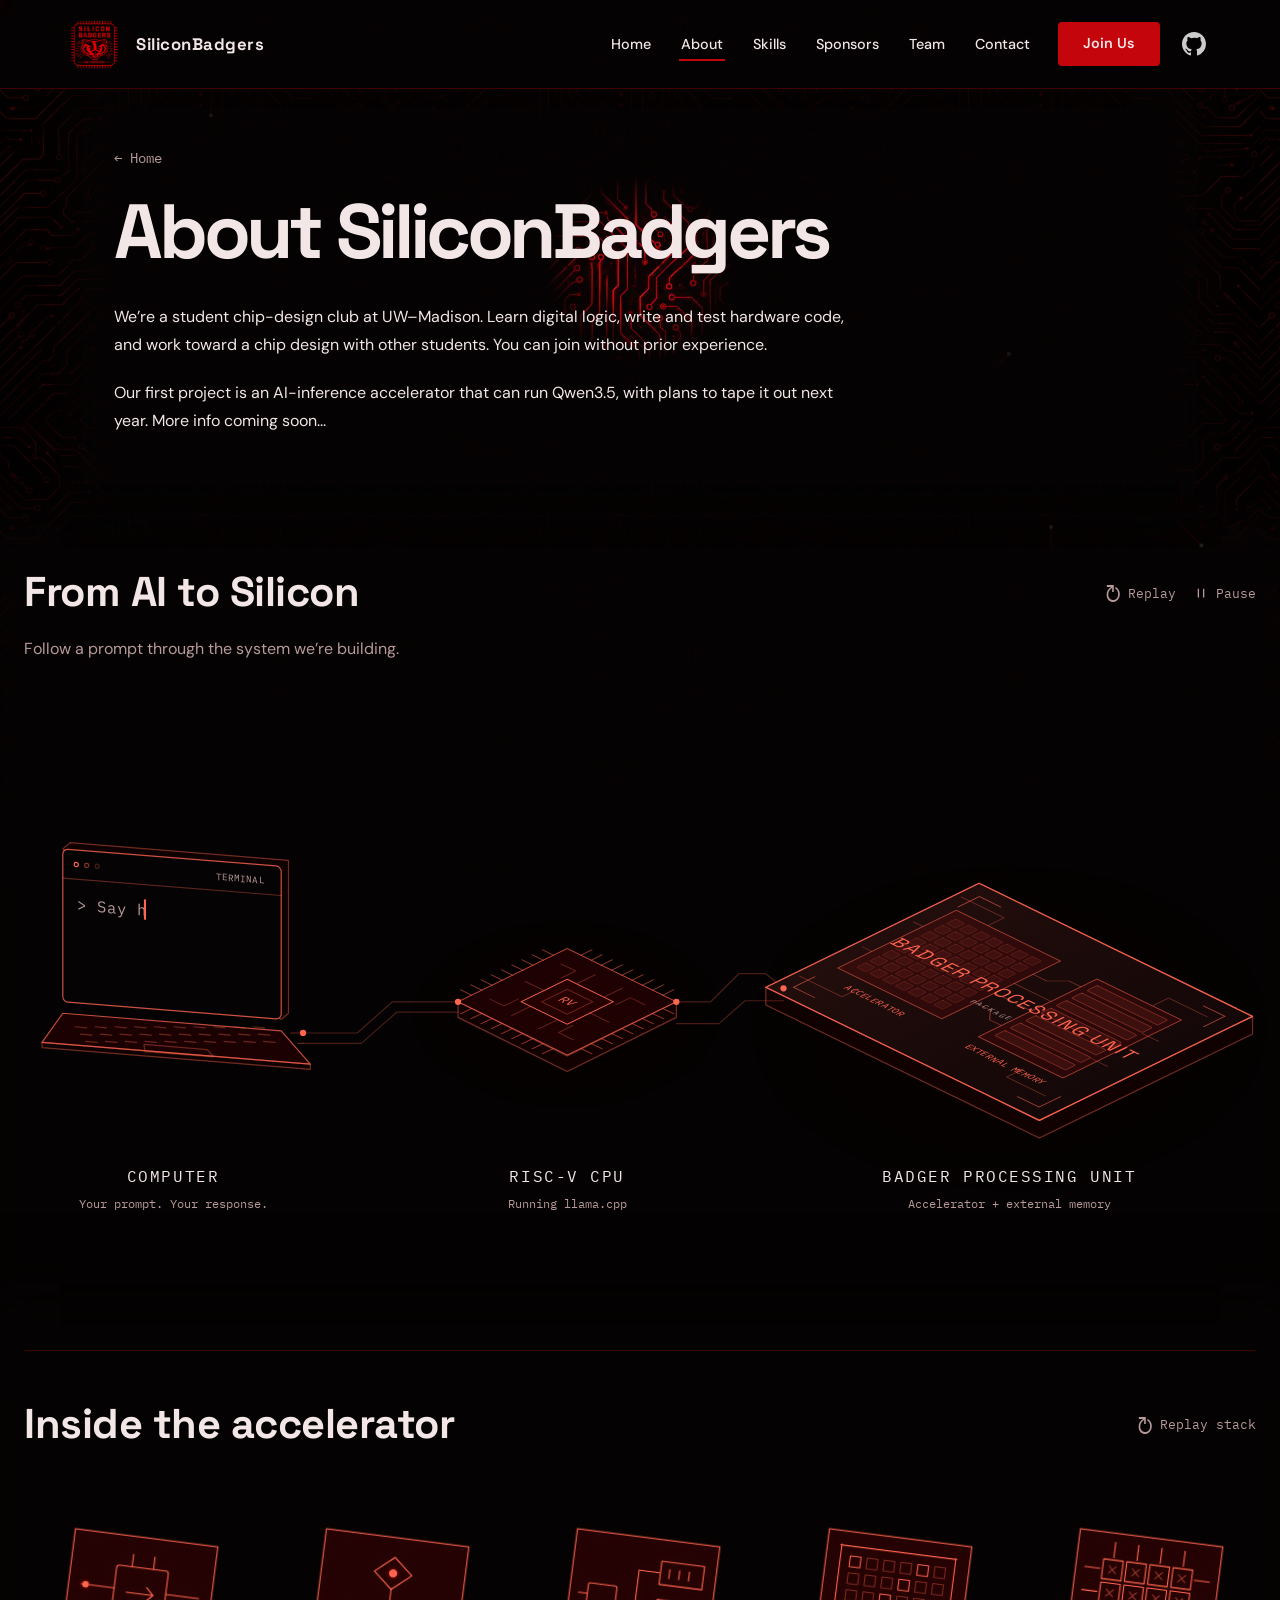
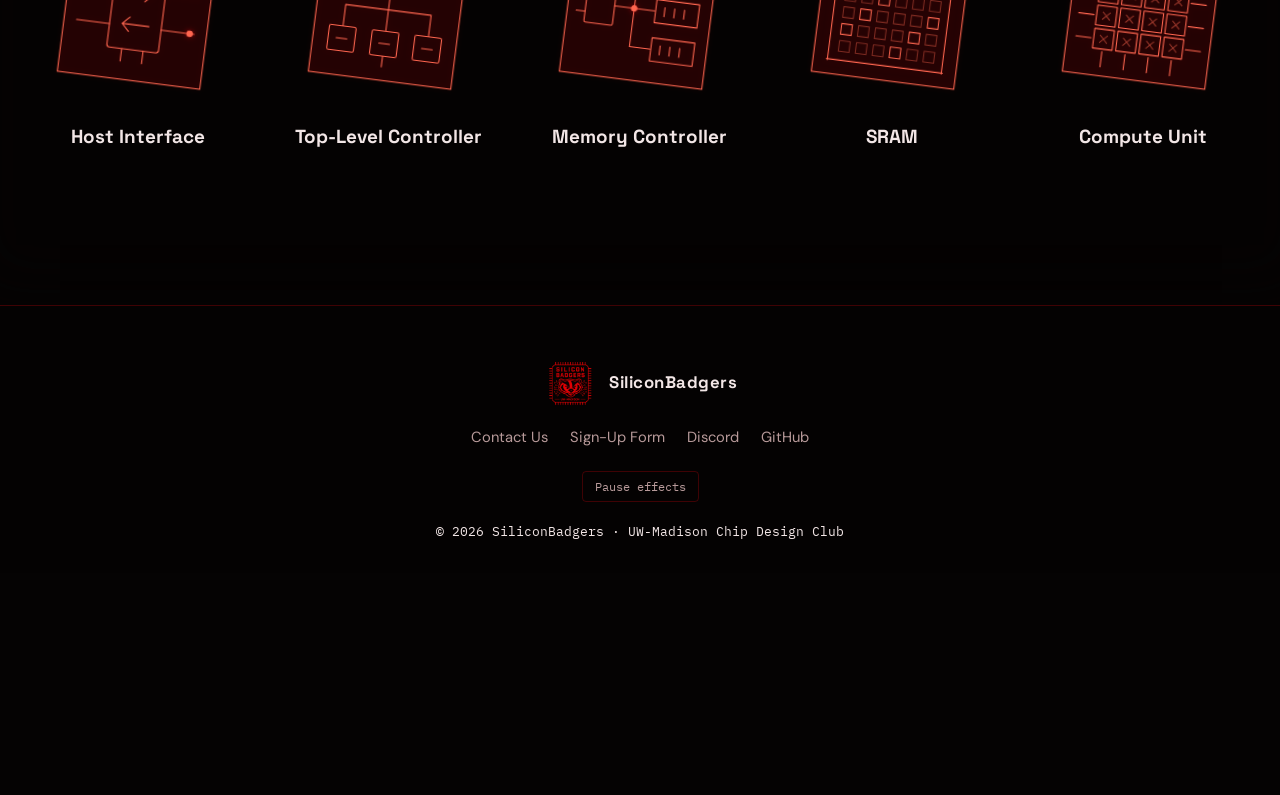
==== commit 03c9ff08: "Add accelerator block stack and simplify animation captions" ====
--- a/about.html
+++ b/about.html
@@ -48,8 +48,10 @@
 </script>
 
 <link rel="stylesheet" href="assets/css/chip-demos.css?v=9">
-<link rel="stylesheet" href="assets/css/inference.css?v=2">
-<script defer src="assets/js/stack.js?v=4"></script>
+<link rel="stylesheet" href="assets/css/inference.css?v=3">
+<script defer src="assets/js/stack.js?v=5"></script>
+<link rel="stylesheet" href="assets/css/accelerator-stack.css?v=2">
+<script defer src="assets/js/accelerator-stack.js?v=2"></script>
 </head>
 <body>
 <a class="skip-link" href="#main-content">Skip to content</a>
@@ -270,11 +272,73 @@
       </g>
     </svg>
   </div>
-  <div class="inference-caption">
-    <p class="inference-phase"><span class="inference-phase-number" aria-hidden="true">03 /</span> <span class="inference-phase-text">A little help from our silicon.</span></p>
-    <p class="inference-note">A conceptual look inside our system.</p>
-  </div>
-  <div class="inference-progress" aria-hidden="true"><span></span></div>
+
+</section>
+
+<section id="accelerator-stack" class="technology-stack accelerator-stack" aria-labelledby="accelerator-stack-heading">
+  <div class="accelerator-stack-heading">
+    <div>
+      <h2 id="accelerator-stack-heading">Inside the accelerator</h2>
+    </div>
+    <button class="accelerator-stack-replay" type="button" hidden><span aria-hidden="true">↻</span> Replay stack</button>
+  </div>
+  <div class="stack-stage">
+    <article class="stack-item" tabindex="0" aria-labelledby="accelerator-block-0">
+      <svg class="stack-svg" viewBox="0 0 240 270" aria-hidden="true">
+        <g class="stack-panel">
+          <g class="stack-surface"><rect x="-80" y="-80" width="160" height="160"/></g>
+          <g class="stack-symbols"><rect x="-29" y="-46" width="58" height="92" rx="3"/><path d="M-66-20H-29M29-20H66M-66 20H-29M29 20H66M-12-60V-46M12-60V-46M-12 46V60M12 46V60"/><path d="M-15-17H15M7-25L15-17L7-9M15 18H-15M-7 10L-15 18L-7 26"/><circle class="stack-node" cx="-61" cy="-20" r="3"/><circle class="stack-node" cx="61" cy="20" r="3"/></g>
+        </g>
+        <g class="stack-arrow"><path d="M246 110H280"/><circle cx="280" cy="110" r="2"/></g>
+        <g class="stack-label"><text text-anchor="middle" dominant-baseline="middle">Host Interface</text></g>
+      </svg>
+      <h3 class="stack-sr-title" id="accelerator-block-0">Host Interface</h3>
+    </article>
+    <article class="stack-item" tabindex="0" aria-labelledby="accelerator-block-1">
+      <svg class="stack-svg" viewBox="0 0 240 270" aria-hidden="true">
+        <g class="stack-panel">
+          <g class="stack-surface"><rect x="-80" y="-80" width="160" height="160"/></g>
+          <g class="stack-symbols"><path d="M0-23V1M-48 24V1H48V24M0 1V24"/><path d="M0-58L21-40L0-22L-21-40Z"/><rect x="-63" y="25" width="30" height="28" rx="2"/><rect x="-15" y="25" width="30" height="28" rx="2"/><rect x="33" y="25" width="30" height="28" rx="2"/><circle class="stack-node" cx="0" cy="-40" r="4"/><path d="M-54 39H-42M-6 39H6M42 39H54M0 53V65"/></g>
+        </g>
+        <g class="stack-arrow"><path d="M246 110H280"/><circle cx="280" cy="110" r="2"/></g>
+        <g class="stack-label"><text text-anchor="middle" dominant-baseline="middle">Top-Level Controller</text></g>
+      </svg>
+      <h3 class="stack-sr-title" id="accelerator-block-1">Top-Level Controller</h3>
+    </article>
+    <article class="stack-item" tabindex="0" aria-labelledby="accelerator-block-2">
+      <svg class="stack-svg" viewBox="0 0 240 270" aria-hidden="true">
+        <g class="stack-panel">
+          <g class="stack-surface"><rect x="-80" y="-80" width="160" height="160"/></g>
+          <g class="stack-symbols"><rect x="-60" y="-22" width="32" height="44" rx="2"/><path d="M-70-10H-60M-70 10H-60M-28 0H-6M-6-43V43M-6-43H17M-6 0H17M-6 43H17"/><rect x="18" y="-56" width="48" height="26"/><rect x="18" y="-13" width="48" height="26"/><rect x="18" y="30" width="48" height="26"/><path d="M28-48V-38M39-48V-38M50-48V-38M28-5V5M39-5V5M50-5V5M28 38V48M39 38V48M50 38V48"/><circle class="stack-node" cx="-6" cy="0" r="3"/></g>
+        </g>
+        <g class="stack-arrow"><path d="M246 110H280"/><circle cx="280" cy="110" r="2"/></g>
+        <g class="stack-label"><text text-anchor="middle" dominant-baseline="middle">Memory Controller</text></g>
+      </svg>
+      <h3 class="stack-sr-title" id="accelerator-block-2">Memory Controller</h3>
+    </article>
+    <article class="stack-item" tabindex="0" aria-labelledby="accelerator-block-3">
+      <svg class="stack-svg" viewBox="0 0 240 270" aria-hidden="true">
+        <g class="stack-panel">
+          <g class="stack-surface"><rect x="-80" y="-80" width="160" height="160"/></g>
+          <g class="stack-symbols"><path d="M-65-64H65M-65 64H65M-64-65V65M64-65V65"/><rect x="-53" y="-53" width="12" height="12" opacity="0.95"/><rect x="-34" y="-53" width="12" height="12" opacity="0.4"/><rect x="-15" y="-53" width="12" height="12" opacity="0.4"/><rect x="4" y="-53" width="12" height="12" opacity="0.4"/><rect x="23" y="-53" width="12" height="12" opacity="0.95"/><rect x="42" y="-53" width="12" height="12" opacity="0.4"/><rect x="-53" y="-34" width="12" height="12" opacity="0.4"/><rect x="-34" y="-34" width="12" height="12" opacity="0.4"/><rect x="-15" y="-34" width="12" height="12" opacity="0.4"/><rect x="4" y="-34" width="12" height="12" opacity="0.95"/><rect x="23" y="-34" width="12" height="12" opacity="0.4"/><rect x="42" y="-34" width="12" height="12" opacity="0.4"/><rect x="-53" y="-15" width="12" height="12" opacity="0.4"/><rect x="-34" y="-15" width="12" height="12" opacity="0.4"/><rect x="-15" y="-15" width="12" height="12" opacity="0.95"/><rect x="4" y="-15" width="12" height="12" opacity="0.4"/><rect x="23" y="-15" width="12" height="12" opacity="0.4"/><rect x="42" y="-15" width="12" height="12" opacity="0.4"/><rect x="-53" y="4" width="12" height="12" opacity="0.4"/><rect x="-34" y="4" width="12" height="12" opacity="0.95"/><rect x="-15" y="4" width="12" height="12" opacity="0.4"/><rect x="4" y="4" width="12" height="12" opacity="0.4"/><rect x="23" y="4" width="12" height="12" opacity="0.4"/><rect x="42" y="4" width="12" height="12" opacity="0.95"/><rect x="-53" y="23" width="12" height="12" opacity="0.95"/><rect x="-34" y="23" width="12" height="12" opacity="0.4"/><rect x="-15" y="23" width="12" height="12" opacity="0.4"/><rect x="4" y="23" width="12" height="12" opacity="0.4"/><rect x="23" y="23" width="12" height="12" opacity="0.95"/><rect x="42" y="23" width="12" height="12" opacity="0.4"/><rect x="-53" y="42" width="12" height="12" opacity="0.4"/><rect x="-34" y="42" width="12" height="12" opacity="0.4"/><rect x="-15" y="42" width="12" height="12" opacity="0.4"/><rect x="4" y="42" width="12" height="12" opacity="0.95"/><rect x="23" y="42" width="12" height="12" opacity="0.4"/><rect x="42" y="42" width="12" height="12" opacity="0.4"/></g>
+        </g>
+        <g class="stack-arrow"><path d="M246 110H280"/><circle cx="280" cy="110" r="2"/></g>
+        <g class="stack-label"><text text-anchor="middle" dominant-baseline="middle">SRAM</text></g>
+      </svg>
+      <h3 class="stack-sr-title" id="accelerator-block-3">SRAM</h3>
+    </article>
+    <article class="stack-item" tabindex="0" aria-labelledby="accelerator-block-4">
+      <svg class="stack-svg" viewBox="0 0 240 270" aria-hidden="true">
+        <g class="stack-panel">
+          <g class="stack-surface"><rect x="-80" y="-80" width="160" height="160"/></g>
+          <g class="stack-symbols"><path d="M-70 -39H-53M53 -39H70M-39-70V-53M-39 53V70"/><path d="M-70 -13H-53M53 -13H70M-13-70V-53M-13 53V70"/><path d="M-70 13H-53M53 13H70M13-70V-53M13 53V70"/><path d="M-70 39H-53M53 39H70M39-70V-53M39 53V70"/><rect x="-50" y="-50" width="22" height="22"/><path d="M-43 -43l8 8m0-8-8 8" opacity=".5"/><rect x="-24" y="-50" width="22" height="22"/><path d="M-17 -43l8 8m0-8-8 8" opacity=".5"/><rect x="2" y="-50" width="22" height="22"/><path d="M9 -43l8 8m0-8-8 8" opacity=".5"/><rect x="28" y="-50" width="22" height="22"/><path d="M35 -43l8 8m0-8-8 8" opacity=".5"/><rect x="-50" y="-24" width="22" height="22"/><path d="M-43 -17l8 8m0-8-8 8" opacity=".5"/><rect x="-24" y="-24" width="22" height="22"/><path d="M-17 -17l8 8m0-8-8 8" opacity=".5"/><rect x="2" y="-24" width="22" height="22"/><path d="M9 -17l8 8m0-8-8 8" opacity=".5"/><rect x="28" y="-24" width="22" height="22"/><path d="M35 -17l8 8m0-8-8 8" opacity=".5"/><rect x="-50" y="2" width="22" height="22"/><path d="M-43 9l8 8m0-8-8 8" opacity=".5"/><rect x="-24" y="2" width="22" height="22"/><path d="M-17 9l8 8m0-8-8 8" opacity=".5"/><rect x="2" y="2" width="22" height="22"/><path d="M9 9l8 8m0-8-8 8" opacity=".5"/><rect x="28" y="2" width="22" height="22"/><path d="M35 9l8 8m0-8-8 8" opacity=".5"/><rect x="-50" y="28" width="22" height="22"/><path d="M-43 35l8 8m0-8-8 8" opacity=".5"/><rect x="-24" y="28" width="22" height="22"/><path d="M-17 35l8 8m0-8-8 8" opacity=".5"/><rect x="2" y="28" width="22" height="22"/><path d="M9 35l8 8m0-8-8 8" opacity=".5"/><rect x="28" y="28" width="22" height="22"/><path d="M35 35l8 8m0-8-8 8" opacity=".5"/></g>
+        </g>
+        <g class="stack-arrow"><path d="M246 110H280"/><circle cx="280" cy="110" r="2"/></g>
+        <g class="stack-label"><text text-anchor="middle" dominant-baseline="middle">Compute Unit</text></g>
+      </svg>
+      <h3 class="stack-sr-title" id="accelerator-block-4">Compute Unit</h3>
+    </article>
+  </div>
 </section>
 
 </main>
--- a/assets/css/inference.css
+++ b/assets/css/inference.css
@@ -51,13 +51,7 @@
 .inference-svg .inference-component-label{font-size:10px;letter-spacing:.8px;fill:var(--signal);}
 .inference-svg .inference-package-brand{font-family:var(--heading);font-size:20px;letter-spacing:1.3px;fill:var(--signal);}
 .inference-svg .inference-lid-caption{font-size:8px;letter-spacing:1.5px;fill:var(--muted);}
-.inference-caption{display:flex;justify-content:space-between;align-items:baseline;gap:24px;padding:18px 0;}
-.inference-phase{font-size:.95rem;}
-.inference-phase-number{font:.75rem var(--mono);color:var(--signal);margin-right:10px;}
-.inference-note{font:.7rem/1.7 var(--mono);color:var(--muted);text-align:right;}
-.inference-progress{height:1px;background:var(--border);overflow:hidden;}
-.inference-progress > span{display:block;height:100%;background:var(--signal);transform:scaleX(0);transform-origin:left;}
-/* Keep the controls and captions readable alongside the vertical scene. */
+/* Keep the controls readable alongside the vertical scene. */
 @media(max-width:700px){
   .inference{padding-top:12px;}
   .inference-heading{display:block;}
@@ -65,10 +59,7 @@
   .inference-heading p{max-width:30ch;font-size:.9rem;}
   .inference-controls{justify-content:flex-end;gap:24px;padding-top:8px;}
   .inference-stage.stack-stage{margin:0 -8px;}
-  .inference-caption{display:block;padding:20px 0;}
-  .inference-note{text-align:left;margin-top:10px;}
-  .inference-phase{font-size:.85rem;min-height:2.8em;}
 }
 @media(prefers-reduced-motion:reduce){
-  .inference-controls,.inference-progress{display:none;}
+  .inference-controls{display:none;}
 }
--- a/assets/css/accelerator-stack.css
+++ b/assets/css/accelerator-stack.css
@@ -0,0 +1,21 @@
+/* The original exploded-stack artwork, now showing the accelerator's blocks. */
+.accelerator-stack{padding-top:44px;padding-bottom:70px;scroll-margin-top:110px;}
+.accelerator-stack-heading{display:flex;align-items:flex-start;justify-content:space-between;gap:24px;border-top:1px solid var(--border);padding-top:40px;}
+.accelerator-stack-heading h2{margin-bottom:10px;}
+.accelerator-stack .stack-label{font-size:20px;}
+/* These are related functional blocks, not a five-step serial pipeline. */
+.accelerator-stack .stack-item::after{display:none;}
+.accelerator-stack-replay{display:inline-flex;align-items:center;gap:8px;min-height:44px;padding:4px 0;margin-top:12px;white-space:nowrap;background:none;border:0;color:var(--muted);font:.8rem var(--mono);cursor:pointer;}
+.accelerator-stack-replay[hidden]{display:none;}
+.accelerator-stack-replay > span{font-size:1.5rem;line-height:1;}
+.accelerator-stack-replay:hover{color:var(--ink);}
+.accelerator-stack-replay:focus-visible{outline:2px solid var(--signal);outline-offset:5px;border-radius:2px;}
+.accelerator-stack .stack-stage.is-stacked .stack-item{margin:0;}
+@media(max-width:700px){
+  .accelerator-stack-heading{display:block;}
+  .accelerator-stack-heading h2{font-size:clamp(1.6rem,7vw,2rem);}
+  .accelerator-stack-replay{margin-left:auto;}
+}
+@media(prefers-reduced-motion:reduce){
+  .accelerator-stack-replay{display:none;}
+}
